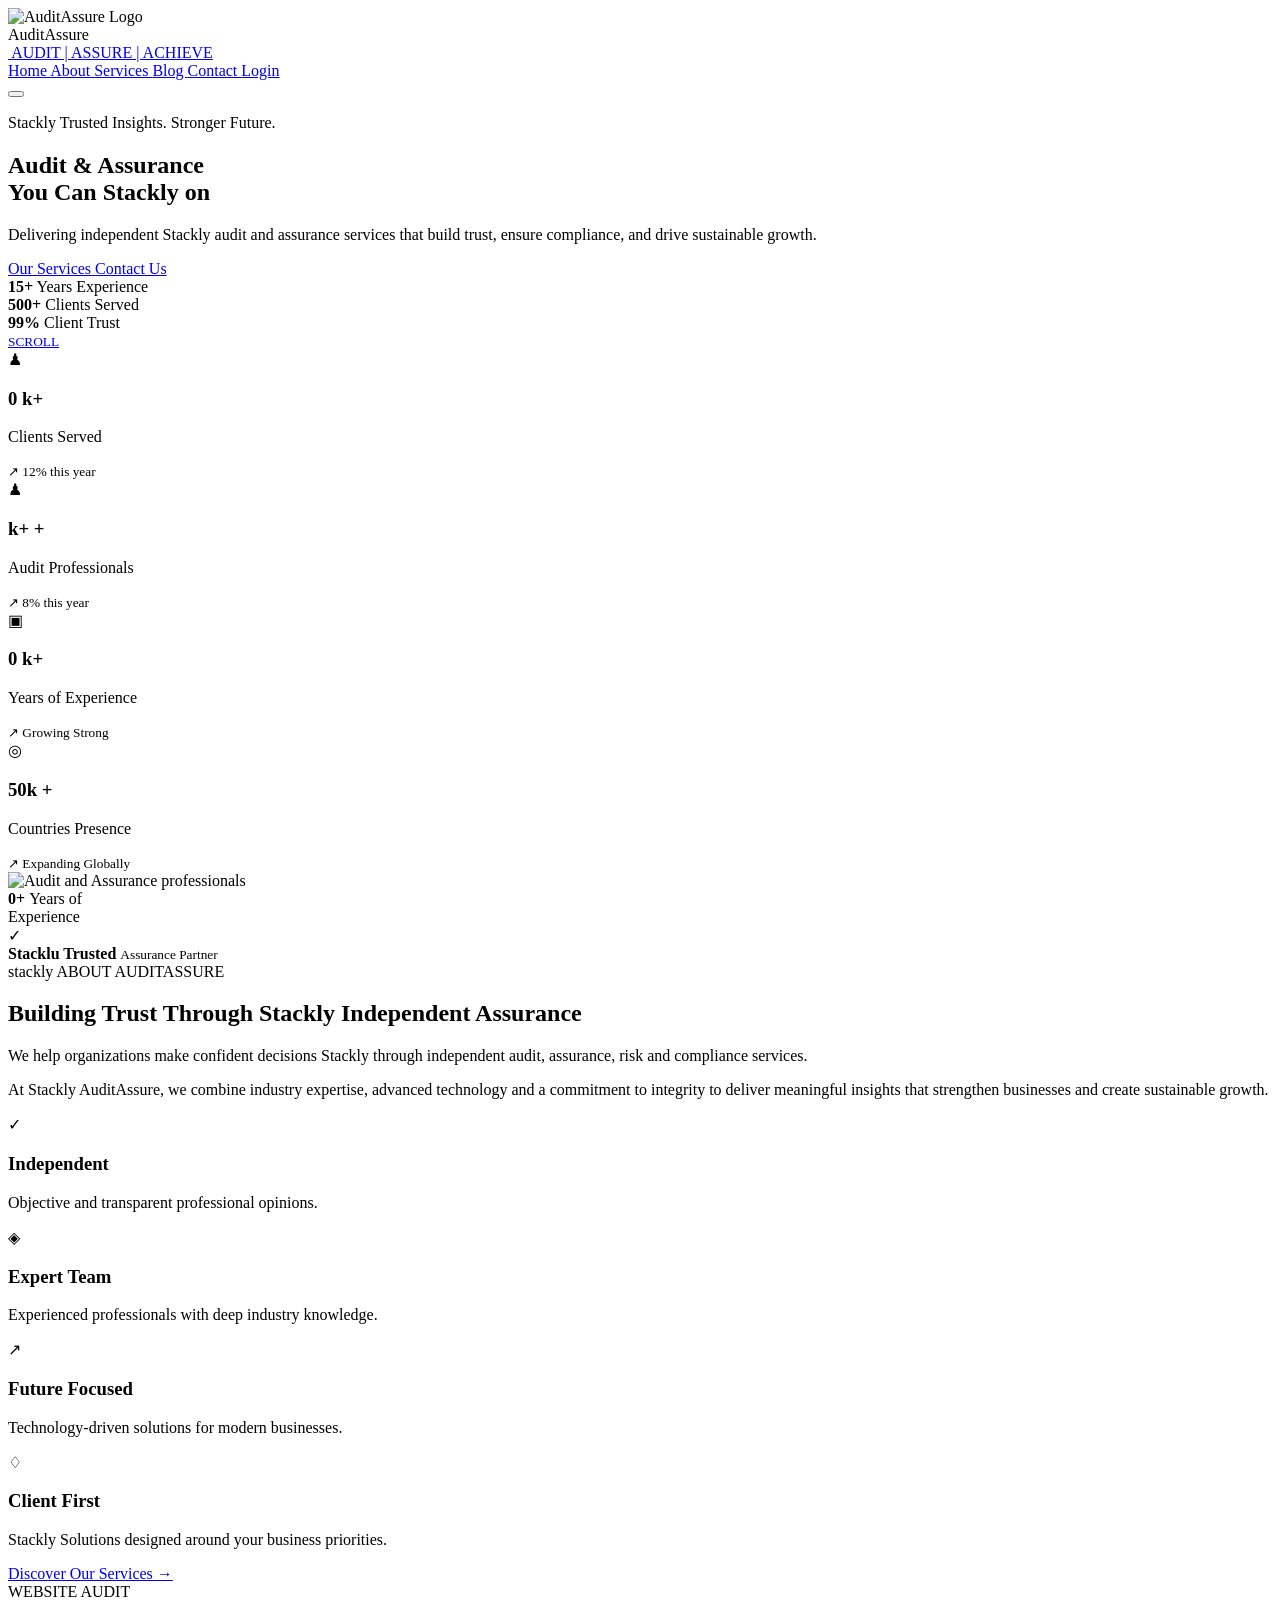
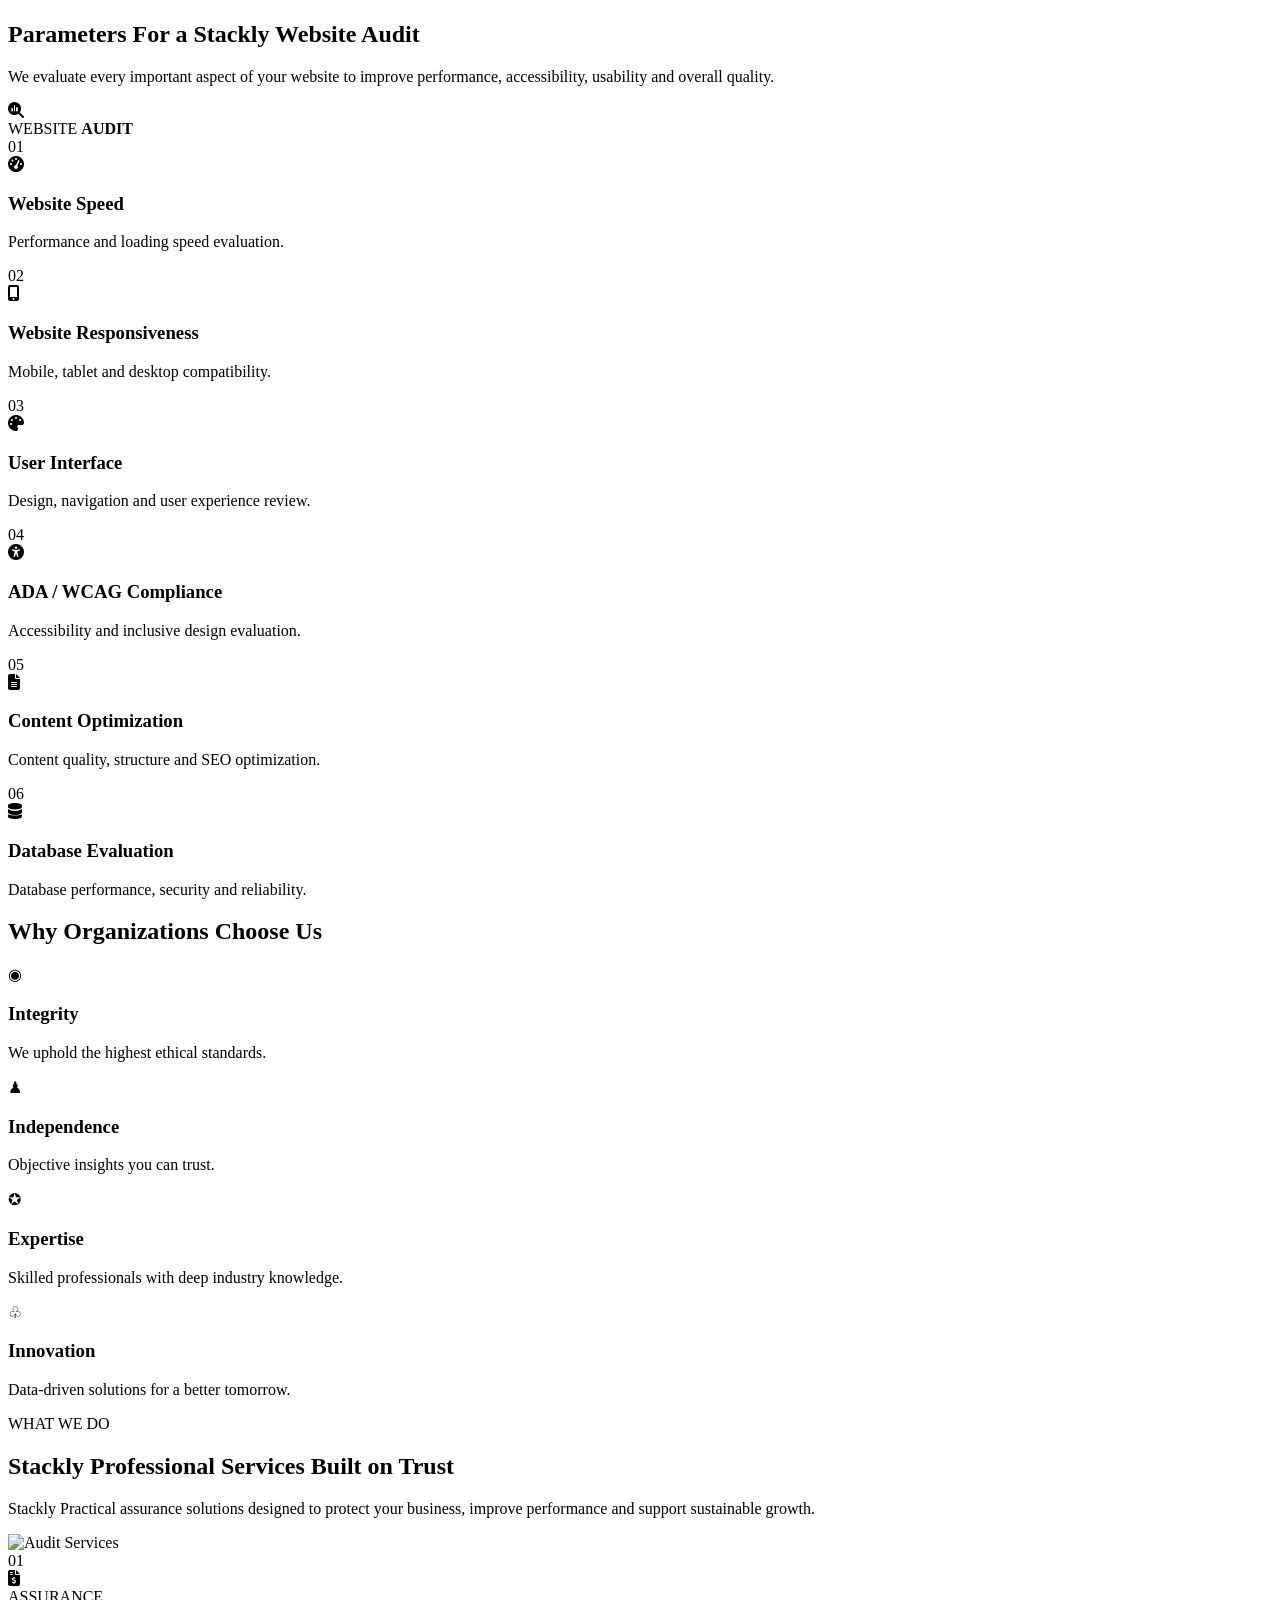
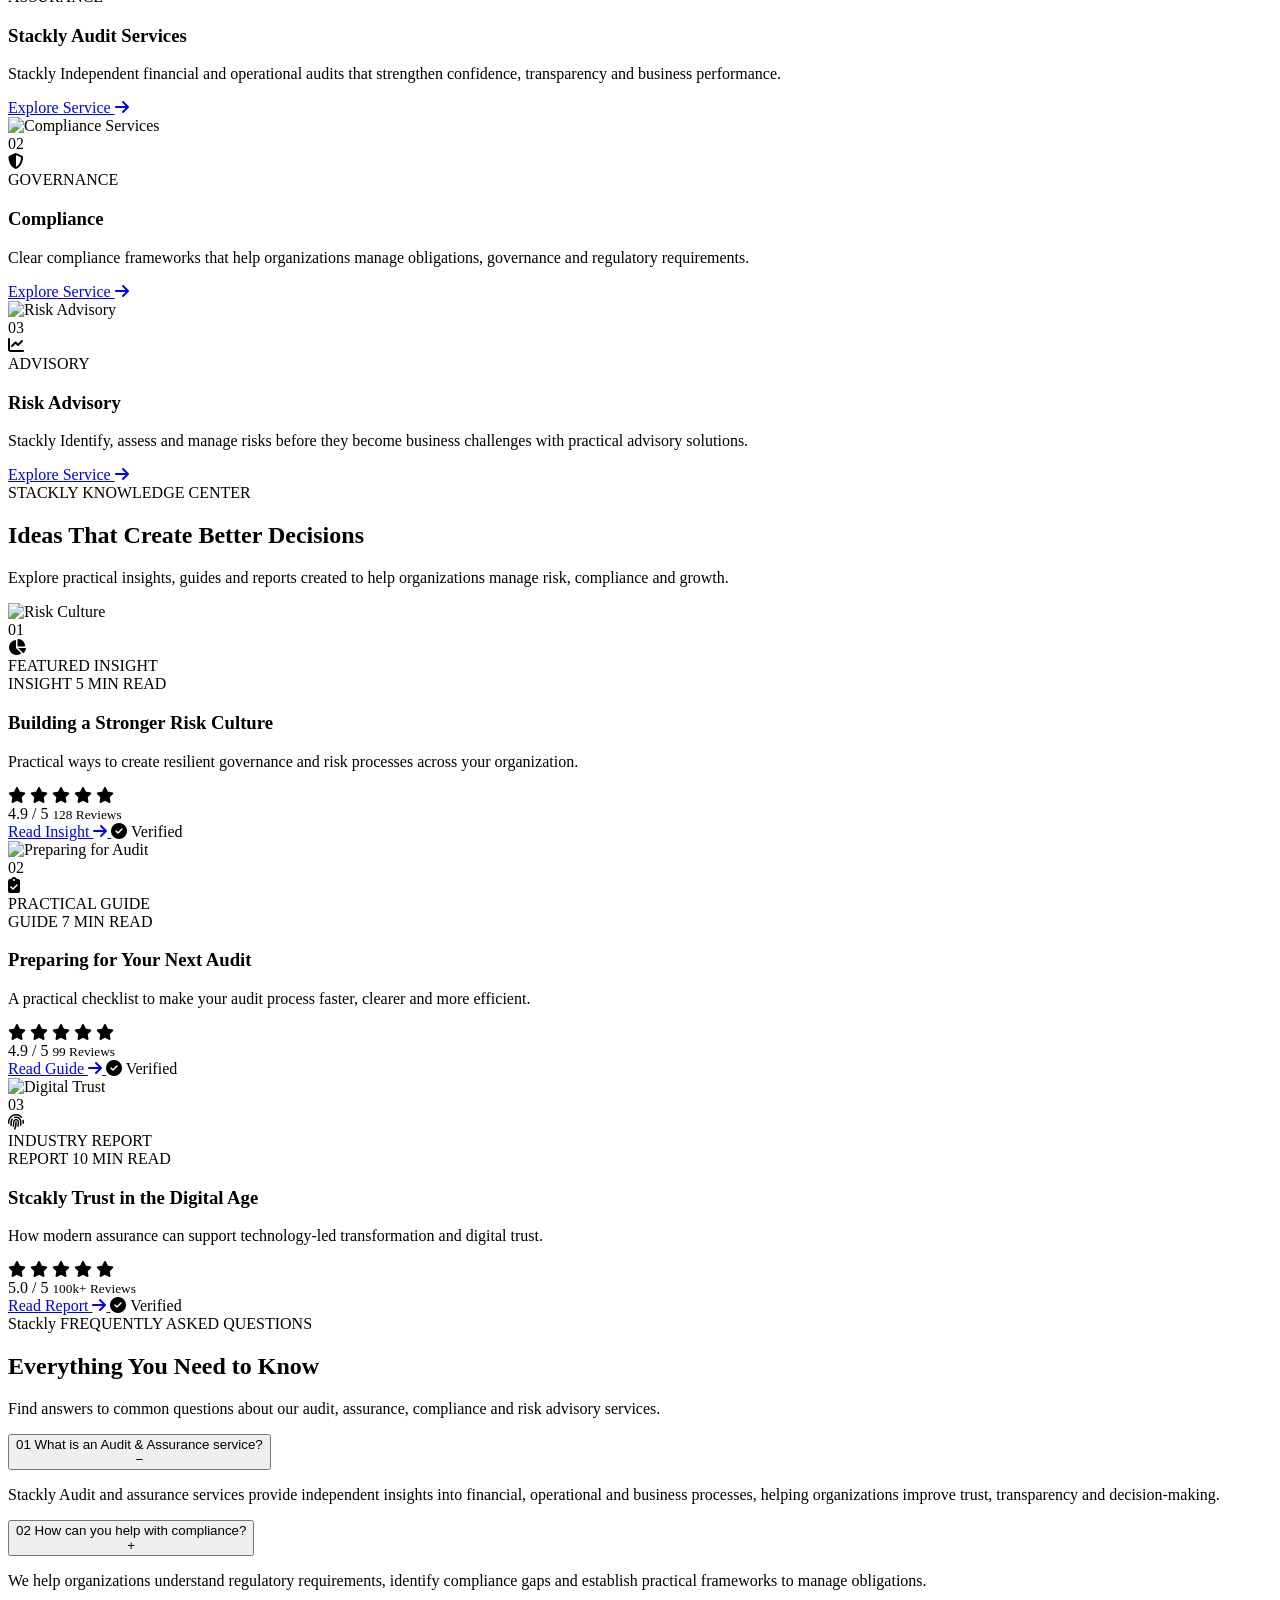
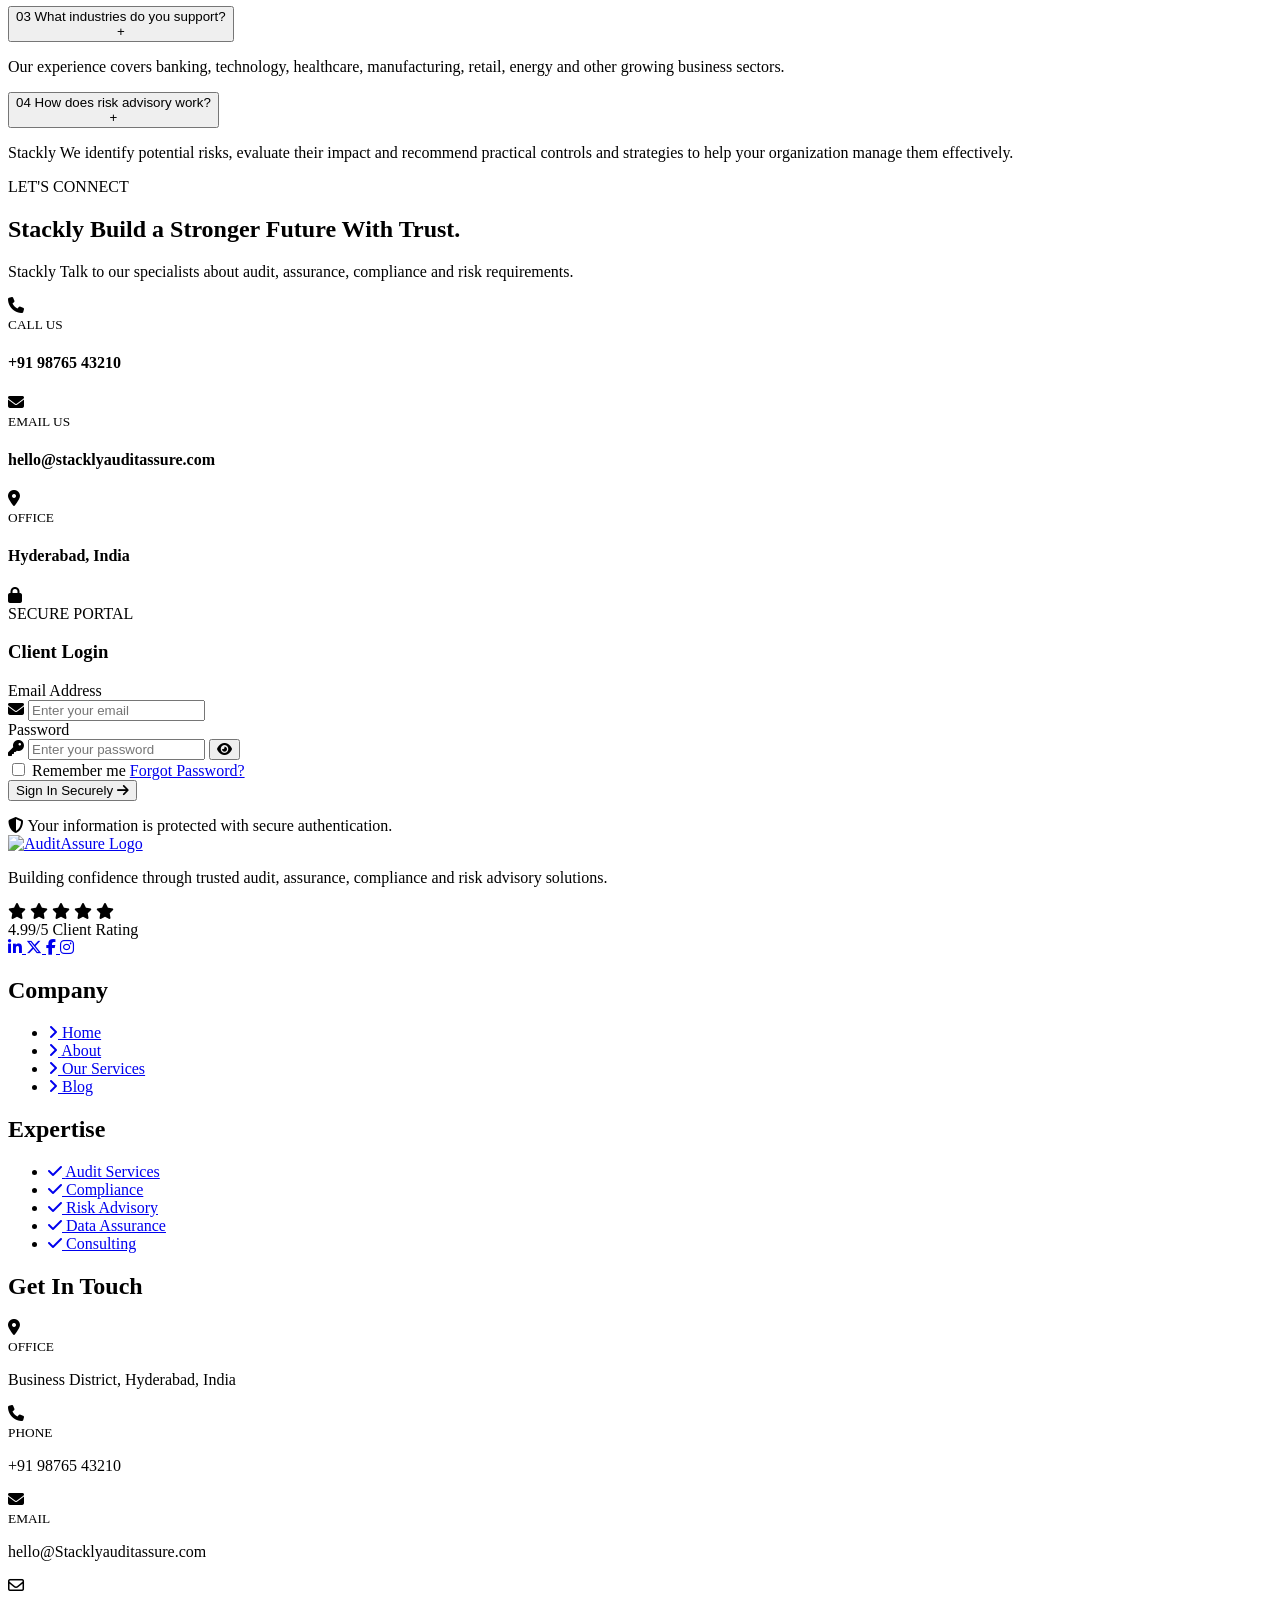
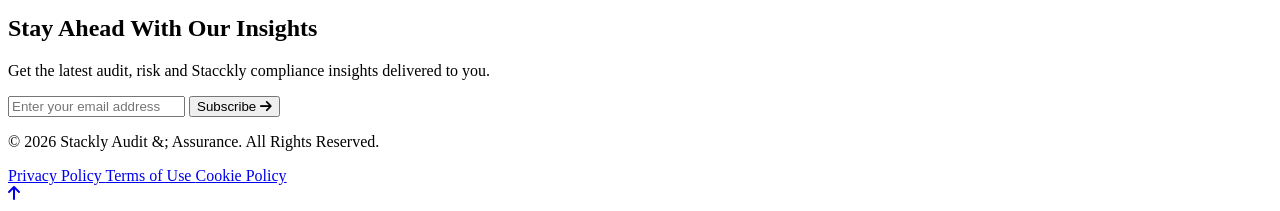
==== index.html @ adc041c5 "Add files via upload" ====
<!DOCTYPE html>
<html lang="en">
<head>
    <meta charset="UTF-8">
    <meta name="viewport" content="width=device-width, initial-scale=1.0">

    <title>AuditAssure | Contact Us</title>

    <meta
        name="description"
        content="Contact AuditAssure for professional audit and assurance services."
    >

    <!-- Google Font -->
    <link
        href="https://fonts.googleapis.com/css2?family=Inter:wght@400;500;600;700;800&display=swap"
        rel="stylesheet"
    >

    <!-- Font Awesome -->
    <link
        rel="stylesheet"
        href="https://cdnjs.cloudflare.com/ajax/libs/font-awesome/6.5.2/css/all.min.css"
    >

    <!-- CSS -->
    <link rel="stylesheet" href="css/style.css">
</head>

<body>

<!-- =====================================================
     PRELOADER
====================================================== -->

<div class="preloader" id="preloader">

    <div class="loader-wrapper">

        <div class="loader-shield">

            <img
                src="./assets/img-19.webp"
                alt="AuditAssure Logo"
            >

        </div>

        <div class="loader-brand">
            Audit<span>Assure</span>
        </div>

        <div class="loader-line">
            <span></span>
        </div>

    </div>

</div>


<!-- =====================================================
     HEADER
====================================================== -->

<header class="header" id="header">

    <div class="header-container">

        <!-- LOGO -->

        <a href="index.html" class="brand">

            <img
                class="brand-logo"
                src="./assets/img-19.webp"
                alt=""
            >

            <span class="brand-tagline">
                AUDIT | ASSURE | ACHIEVE
            </span>

        </a>


        <!-- DESKTOP / MOBILE NAV -->

        <nav class="nav" id="mainNav">

            <a href="index.html" class="nav-link">
                Home
            </a>

            <a href="about.html" class="nav-link">
                About
            </a>

            <a href="services.html" class="nav-link">
                Services
            </a>

            <a href="blog.html" class="nav-link">
                Blog
            </a>

            <a href="contact.html" class="nav-link active">
                Contact
            </a>

            <a href="login.html" class="nav-btn">
                Login
            </a>

        </nav>


        <!-- MOBILE MENU BUTTON -->

        <button
            type="button"
            class="menu-btn"
            id="menuBtn"
            aria-label="Open navigation menu"
            aria-expanded="false"
        >

            <span class="menu-icon">

                <span></span>
                <span></span>
                <span></span>

            </span>

        </button>

    </div>

</header>


  <!-- =====================================================
       MAIN
  ====================================================== -->
  <main>

<!-- ===================================================
     HERO SECTION
==================================================== -->

<section
    class="hero"
    id="home"
>

    <!-- Background Image -->
    <div class="hero-bg"></div>

    <!-- Dark Gradient Overlay -->
    <div class="hero-overlay"></div>

    <!-- Animated Background Dots -->
    <div class="hero-dots"></div>

    <!-- Decorative Glow -->
    <div class="hero-glow hero-glow-one"></div>
    <div class="hero-glow hero-glow-two"></div>


    <!-- HERO CONTENT -->

    <div class="hero-content reveal">

        <p class="eyebrow">
            <span class="eyebrow-line"></span>
            Stackly Trusted Insights. Stronger Future.
        </p>


        <h1>

            Audit & Assurance

            <br>

            You Can

            <span>Stackly on</span>

        </h1>


        <p class="hero-copy">

            Delivering independent  Stackly audit and assurance
            services that build trust, ensure compliance,
            and drive sustainable growth.

        </p>


        <!-- BUTTONS -->

        <div class="hero-buttons">

            <a
                href="404.html"
                class="btn btn-primary"
            >

                <span>Our Services</span>

             

            </a>


            <a
                href="404.html"
                class="btn btn-outline"
            >

                <span>Contact Us</span>

           
            </a>

        </div>


        <!-- HERO TRUST INFO -->

        <div class="hero-trust">

            <div class="trust-item">

                <strong>15+</strong>

                <span>
                    Years Experience
                </span>

            </div>


            <div class="trust-divider"></div>


            <div class="trust-item">

                <strong>500+</strong>

                <span>
                    Clients Served
                </span>

            </div>


            <div class="trust-divider"></div>


            <div class="trust-item">

                <strong>99%</strong>

                <span>
                    Client Trust
                </span>

            </div>

        </div>

    </div>


    <!-- Scroll Indicator -->

    <a
        href="404.html"
        class="hero-scroll"
        aria-label="Scroll to services"
    >

        <span></span>

        <small>
            SCROLL
        </small>

    </a>

</section>


    <!-- ===================================================
         STATS SECTION
    ==================================================== -->
    <section class="stats-wrap">

      <div class="stats-grid">


        <!-- CLIENTS -->
        <article class="stat-card reveal">

          <div class="stat-icon navy">
            ♟
          </div>

          <div>

            <h3>
              <span
                class="counter"
                data-target="120"
              >
                0
              </span>
              k+
            </h3>

            <p>
              Clients Served
            </p>

            <small>
              ↗ 12% this year
            </small>

          </div>

        </article>


        <!-- PROFESSIONALS -->
        <article class="stat-card reveal">

          <div class="stat-icon gold">
            ♟
          </div>

          <div>

            <h3>
              <span
                class="counter"
                data-target="250"
              >
               k+
              </span>
              +
            </h3>

            <p>
              Audit Professionals
            </p>

            <small>
              ↗ 8% this year
            </small>

          </div>

        </article>


        <!-- EXPERIENCE -->
        <article class="stat-card reveal">

          <div class="stat-icon navy">
            ▣
          </div>

          <div>

            <h3>
              <span
                class="counter"
                data-target="35"
              >
                0
              </span>
              k+
            </h3>

            <p>
              Years of Experience
            </p>

            <small>
              ↗ Growing Strong
            </small>

          </div>

        </article>


        <!-- COUNTRIES -->
        <article class="stat-card reveal">

          <div class="stat-icon gold">
            ◎
          </div>

          <div>

            <h3>
              <span
                class="counter"
                data-target="20k"
              >
                50k
              </span>
              +
            </h3>

            <p>
              Countries Presence
            </p>

            <small>
              ↗ Expanding Globally
            </small>

          </div>

        </article>

      </div>

    </section>


<!-- =====================================================
     ABOUT AUDITASSURE
====================================================== -->

<section class="about-section" id="about">

    <div class="about-container">

        <!-- LEFT IMAGE / VISUAL -->
        <div class="about-visual reveal-left">

            <div class="about-image-box">

                <img
                    src="./assets/img-18.webp"
                    alt="Audit and Assurance professionals"
                >

                <div class="about-image-overlay"></div>

                <span class="image-corner image-corner-one"></span>
                <span class="image-corner image-corner-two"></span>

            </div>

            <!-- EXPERIENCE CARD -->
            <div class="experience-card">

                <strong>
                    <span
                        class="counter"
                        data-target="35"
                    >0</span>+
                </strong>

                <span>
                    Years of<br>
                    Experience
                </span>

            </div>

            <!-- TRUST BADGE -->
            <div class="trust-badge">

                <span class="check-icon">✓</span>

                <div>
                    <strong>Stacklu Trusted</strong>

                    <small>
                        Assurance Partner
                    </small>
                </div>

            </div>

        </div>


        <!-- RIGHT CONTENT -->
        <div class="about-content reveal-right">

            <span class="about-label">
                 stackly ABOUT AUDITASSURE
            </span>

            <h2>
                Building Trust Through
                <span> Stackly
                    Independent Assurance</span>
            </h2>

            <p class="about-intro">
                We help organizations make confident decisions Stackly
                through independent audit, assurance, risk and
                compliance services.
            </p>

            <p>
                At Stackly AuditAssure, we combine industry expertise,
                advanced technology and a commitment to integrity
                to deliver meaningful insights that strengthen
                businesses and create sustainable growth.
            </p>


            <!-- FEATURES -->
            <div class="about-features">

                <div class="about-feature">

                    <div class="feature-icon">
                        ✓
                    </div>

                    <div>
                        <h3>Independent</h3>

                        <p>
                            Objective and transparent
                            professional opinions.
                        </p>
                    </div>

                </div>


                <div class="about-feature">

                    <div class="feature-icon">
                        ◈
                    </div>

                    <div>
                        <h3>Expert Team</h3>

                        <p>
                            Experienced professionals with
                            deep industry knowledge.
                        </p>
                    </div>

                </div>


                <div class="about-feature">

                    <div class="feature-icon">
                        ↗
                    </div>

                    <div>
                        <h3>Future Focused</h3>

                        <p>
                            Technology-driven solutions for
                            modern businesses.
                        </p>
                    </div>

                </div>


                <div class="about-feature">

                    <div class="feature-icon">
                        ♢
                    </div>

                    <div>
                        <h3>Client First</h3>

                        <p>
                             Stackly Solutions designed around your
                            business priorities.
                        </p>
                    </div>

                </div>

            </div>


            <!-- BUTTON -->
            <a
                href="#services"
                class="about-btn"
            >
                Discover Our Services

                <span>→</span>
            </a>

        </div>

    </div>

</section>
<!-- =====================================================
     WEBSITE AUDIT PARAMETERS
===================================================== -->

<section class="audit-parameters" id="audit-parameters">

    <!-- Dot Background -->
    <div class="dot-background"></div>

    <div class="audit-container">

        <!-- SECTION TITLE -->
        <div class="audit-heading">
            <span>WEBSITE AUDIT</span>

            <h2>
                Parameters For a Stackly
                <strong>Website Audit</strong>
            </h2>

            <p>
                We evaluate every important aspect of your
                website to improve performance, accessibility,
                usability and overall quality.
            </p>
        </div>


        <!-- AUDIT DIAGRAM -->
        <div class="audit-diagram">

            <!-- CENTER -->
            <div class="audit-center">

                <div class="center-icon">
                    <i class="fa-solid fa-magnifying-glass-chart"></i>
                </div>

                <span>WEBSITE</span>
                <strong>AUDIT</strong>

            </div>


            <!-- 01 -->
            <div class="audit-item item-1">

                <div class="hex-card">
                    <span>01</span>
                </div>

                <div class="audit-text">
                    <i class="fa-solid fa-gauge-high"></i>

                    <h3>Website Speed</h3>

                    <p>
                        Performance and loading
                        speed evaluation.
                    </p>
                </div>

            </div>


            <!-- 02 -->
            <div class="audit-item item-2">

                <div class="hex-card">
                    <span>02</span>
                </div>

                <div class="audit-text">
                    <i class="fa-solid fa-mobile-screen-button"></i>

                    <h3>Website Responsiveness</h3>

                    <p>
                        Mobile, tablet and desktop
                        compatibility.
                    </p>
                </div>

            </div>


            <!-- 03 -->
            <div class="audit-item item-3">

                <div class="hex-card">
                    <span>03</span>
                </div>

                <div class="audit-text">
                    <i class="fa-solid fa-palette"></i>

                    <h3>User Interface</h3>

                    <p>
                        Design, navigation and
                        user experience review.
                    </p>
                </div>

            </div>


            <!-- 04 -->
            <div class="audit-item item-4">

                <div class="hex-card">
                    <span>04</span>
                </div>

                <div class="audit-text">
                    <i class="fa-solid fa-universal-access"></i>

                    <h3>ADA / WCAG Compliance</h3>

                    <p>
                        Accessibility and inclusive
                        design evaluation.
                    </p>
                </div>

            </div>


            <!-- 05 -->
            <div class="audit-item item-5">

                <div class="hex-card">
                    <span>05</span>
                </div>

                <div class="audit-text">
                    <i class="fa-solid fa-file-lines"></i>

                    <h3>Content Optimization</h3>

                    <p>
                        Content quality, structure
                        and SEO optimization.
                    </p>
                </div>

            </div>


            <!-- 06 -->
            <div class="audit-item item-6">

                <div class="hex-card">
                    <span>06</span>
                </div>

                <div class="audit-text">
                    <i class="fa-solid fa-database"></i>

                    <h3>Database Evaluation</h3>

                    <p>
                        Database performance,
                        security and reliability.
                    </p>
                </div>

            </div>

        </div>

    </div>

</section>


    <!-- ===================================================
         WHY CHOOSE US
    ==================================================== -->
    <section
      class="why-section"
      id="about"
    >

      <div class="section-heading reveal">

        <span></span>

        <h2>
          Why Organizations Choose Us
        </h2>

        <span></span>

      </div>


      <div class="why-grid">


        <!-- INTEGRITY -->
        <article class="why-card reveal">

          <div class="why-icon">
            ◉
          </div>

          <div>

            <h3>
              Integrity
            </h3>

            <p>
              We uphold the highest ethical standards.
            </p>

          </div>

        </article>


        <!-- INDEPENDENCE -->
        <article class="why-card reveal">

          <div class="why-icon">
            ♟
          </div>

          <div>

            <h3>
              Independence
            </h3>

            <p>
              Objective insights you can trust.
            </p>

          </div>

        </article>


        <!-- EXPERTISE -->
        <article class="why-card reveal">

          <div class="why-icon">
            ✪
          </div>

          <div>

            <h3>
              Expertise
            </h3>

            <p>
              Skilled professionals with deep
              industry knowledge.
            </p>

          </div>

        </article>


        <!-- INNOVATION -->
        <article class="why-card reveal">

          <div class="why-icon">
            ♧
          </div>

          <div>

            <h3>
              Innovation
            </h3>

            <p>
              Data-driven solutions for a better tomorrow.
            </p>

          </div>

        </article>

      </div>

    </section>

<!-- ===================================================
     SERVICES
==================================================== -->

<section class="services-section" id="services">

    <div class="section-title reveal">

        <p class="eyebrow dark">
            <span></span> WHAT WE DO
        </p>

        <h2>
           Stackly Professional Services
            <strong>Built on Trust</strong>
        </h2>

        <p>
             Stackly Practical assurance solutions designed to
            protect your business, improve performance
            and support sustainable growth.
        </p>

    </div>


    <!-- SERVICE CARDS -->

    <div class="service-grid">


        <!-- =========================================
             SERVICE 01
        ========================================== -->

        <article class="service-card service-card-one reveal">

            <div class="service-image">

                <img
                    src="./assets/img-12.webp"
                    alt="Audit Services"
                >

                <div class="service-overlay"></div>

                <span class="service-number">
                    01
                </span>

                <div class="service-icon">
                    <i class="fa-solid fa-file-invoice-dollar"></i>
                </div>

            </div>


            <div class="service-content">

                <span class="service-label">
                    ASSURANCE
                </span>

                <h3>
                    Stackly Audit Services
                </h3>

                <div class="gold-line"></div>

                <p>
                     Stackly Independent financial and operational
                    audits that strengthen confidence,
                    transparency and business performance.
                </p>

                <a href="404.html" class="service-link">
                    Explore Service
                    <i class="fa-solid fa-arrow-right"></i>
                </a>

            </div>

        </article>



        <!-- =========================================
             SERVICE 02
        ========================================== -->

        <article class="service-card service-card-two reveal">

            <div class="service-image">

                <img
                    src="./assets/img-9.webp"
                    alt="Compliance Services"
                >

                <div class="service-overlay"></div>

                <span class="service-number">
                    02
                </span>

                <div class="service-icon">
                    <i class="fa-solid fa-shield-halved"></i>
                </div>

            </div>


            <div class="service-content">

                <span class="service-label">
                    GOVERNANCE
                </span>

                <h3>
                    Compliance
                </h3>

                <div class="gold-line"></div>

                <p>
                    Clear compliance frameworks that help
                    organizations manage obligations,
                    governance and regulatory requirements.
                </p>

                <a href="404.html" class="service-link">
                    Explore Service
                    <i class="fa-solid fa-arrow-right"></i>
                </a>

            </div>

        </article>



        <!-- =========================================
             SERVICE 03
        ========================================== -->

        <article class="service-card service-card-three reveal">

            <div class="service-image">

                <img
                    src="./assets/img-10.webp"
                    alt="Risk Advisory"
                >

                <div class="service-overlay"></div>

                <span class="service-number">
                    03
                </span>

                <div class="service-icon">
                    <i class="fa-solid fa-chart-line"></i>
                </div>

            </div>


            <div class="service-content">

                <span class="service-label">
                    ADVISORY
                </span>

                <h3>
                    Risk Advisory
                </h3>

                <div class="gold-line"></div>

                <p>
                     Stackly Identify, assess and manage risks before
                    they become business challenges with
                    practical advisory solutions.
                </p>

                <a href="404.html" class="service-link">
                    Explore Service
                    <i class="fa-solid fa-arrow-right"></i>
                </a>

            </div>

        </article>

    </div>

</section>


<!-- ===================================================
     RESOURCES / INSIGHTS
==================================================== -->

<section class="resources-modern" id="resources">

    <!-- SECTION HEADING -->

    <div class="resources-heading reveal">

        <div class="heading-label">
            <span></span>
            STACKLY KNOWLEDGE CENTER
            <span></span>
        </div>

        <h2>
            Ideas That Create
            <strong>Better Decisions</strong>
        </h2>

        <p>
            Explore practical insights, guides and reports
            created to help organizations manage risk,
            compliance and growth.
        </p>

    </div>


    <!-- =================================================
         RESOURCE CARDS
    ================================================= -->

    <div class="resource-modern-grid">


        <!-- =================================================
             CARD 01
        ================================================= -->

        <article class="resource-modern-card resource-card-one reveal">

            <div class="resource-image">

                <img
                    src="./assets/img-10.webp"
                    alt="Risk Culture"
                >

                <div class="resource-overlay"></div>

                <div class="resource-number">
                    01
                </div>

                <div class="resource-icon icon-blue">
                    <i class="fa-solid fa-chart-pie"></i>
                </div>

                <div class="image-label">
                    FEATURED INSIGHT
                </div>

            </div>


            <div class="resource-body">

                <div class="resource-meta">

                    <span class="resource-type">
                        INSIGHT
                    </span>

                    <span>
                        5 MIN READ
                    </span>

                </div>


                <h3>
                    Building a Stronger
                    Risk Culture
                </h3>


                <div class="resource-line"></div>


                <p>
                    Practical ways to create resilient
                    governance and risk processes
                    across your organization.
                </p>


                <!-- REVIEW -->

                <div class="resource-review">

                    <div class="stars">

                        <i class="fa-solid fa-star"></i>
                        <i class="fa-solid fa-star"></i>
                        <i class="fa-solid fa-star"></i>
                        <i class="fa-solid fa-star"></i>
                        <i class="fa-solid fa-star"></i>

                    </div>

                    <span>
                        4.9 / 5
                    </span>

                    <small>
                        128 Reviews
                    </small>

                </div>


                <div class="resource-footer">

                    <a href="404.html">
                        Read Insight

                        <i class="fa-solid fa-arrow-right"></i>
                    </a>

                    <span class="verified">
                        <i class="fa-solid fa-circle-check"></i>
                        Verified
                    </span>

                </div>

            </div>

        </article>



        <!-- =================================================
             CARD 02
        ================================================= -->

        <article class="resource-modern-card resource-card-two reveal">

            <div class="resource-image">

                <img
                    src="./assets/img-11.webp"
                    alt="Preparing for Audit"
                >

                <div class="resource-overlay"></div>

                <div class="resource-number">
                    02
                </div>

                <div class="resource-icon icon-gold">
                    <i class="fa-solid fa-clipboard-check"></i>
                </div>

                <div class="image-label">
                    PRACTICAL GUIDE
                </div>

            </div>


            <div class="resource-body">

                <div class="resource-meta">

                    <span class="resource-type">
                        GUIDE
                    </span>

                    <span>
                        7 MIN READ
                    </span>

                </div>


                <h3>
                    Preparing for
                    Your Next Audit
                </h3>


                <div class="resource-line"></div>


                <p>
                    A practical checklist to make your
                    audit process faster, clearer and
                    more efficient.
                </p>


                <!-- REVIEW -->

                <div class="resource-review">

                    <div class="stars">

                        <i class="fa-solid fa-star"></i>
                        <i class="fa-solid fa-star"></i>
                        <i class="fa-solid fa-star"></i>
                        <i class="fa-solid fa-star"></i>
                        <i class="fa-solid fa-star"></i>

                    </div>

                    <span>
                        4.9 / 5
                    </span>

                    <small>
                        99 Reviews
                    </small>

                </div>


                <div class="resource-footer">

                    <a href="404.html">
                        Read Guide

                        <i class="fa-solid fa-arrow-right"></i>
                    </a>

                    <span class="verified">
                        <i class="fa-solid fa-circle-check"></i>
                        Verified
                    </span>

                </div>

            </div>

        </article>



        <!-- =================================================
             CARD 03
        ================================================= -->

        <article class="resource-modern-card resource-card-three reveal">

            <div class="resource-image">

                <img
                    src="./assets/img-18.webp"
                    alt="Digital Trust"
                >

                <div class="resource-overlay"></div>

                <div class="resource-number">
                    03
                </div>

                <div class="resource-icon icon-green">
                    <i class="fa-solid fa-fingerprint"></i>
                </div>

                <div class="image-label">
                    INDUSTRY REPORT
                </div>

            </div>


            <div class="resource-body">

                <div class="resource-meta">

                    <span class="resource-type">
                        REPORT
                    </span>

                    <span>
                        10 MIN READ
                    </span>

                </div>


                <h3>
                     Stcakly Trust in the
                    Digital Age
                </h3>


                <div class="resource-line"></div>


                <p>
                    How modern assurance can support
                    technology-led transformation and
                    digital trust.
                </p>


                <!-- REVIEW -->

                <div class="resource-review">

                    <div class="stars">

                        <i class="fa-solid fa-star"></i>
                        <i class="fa-solid fa-star"></i>
                        <i class="fa-solid fa-star"></i>
                        <i class="fa-solid fa-star"></i>
                        <i class="fa-solid fa-star"></i>

                    </div>

                    <span>
                        5.0 / 5
                    </span>

                    <small>
                        100k+ Reviews
                    </small>

                </div>


                <div class="resource-footer">

                    <a href="404.html">
                        Read Report

                        <i class="fa-solid fa-arrow-right"></i>
                    </a>

                    <span class="verified">
                        <i class="fa-solid fa-circle-check"></i>
                        Verified
                    </span>

                </div>

            </div>

        </article>


    </div>

</section>

<!-- =========================================
     FAQ / HEADING + -
========================================= -->

<section class="audit-faq" id="faq">

    <div class="faq-heading">

        <div class="heading-label">
            <span></span>
            Stackly  FREQUENTLY ASKED QUESTIONS
            <span></span>
        </div>

        <h2>
            Everything You Need to
            <strong>Know</strong>
        </h2>

        <p>
            Find answers to common questions about
            our audit, assurance, compliance and
            risk advisory services.
        </p>

    </div>


    <div class="faq-container">


        <!-- FAQ 01 -->

        <div class="faq-item active">

            <button class="faq-question">

                <div class="faq-title">

                    <span class="faq-number">
                        01
                    </span>

                    <span>
                        What is an Audit & Assurance service?
                    </span>

                </div>

                <span class="faq-icon">
                    −
                </span>

            </button>


            <div class="faq-answer">

                <p>
                     Stackly Audit and assurance services provide
                    independent insights into financial,
                    operational and business processes,
                    helping organizations improve trust,
                    transparency and decision-making.
                </p>

            </div>

        </div>



        <!-- FAQ 02 -->

        <div class="faq-item">

            <button class="faq-question">

                <div class="faq-title">

                    <span class="faq-number">
                        02
                    </span>

                    <span>
                        How can you help with compliance?
                    </span>

                </div>

                <span class="faq-icon">
                    +
                </span>

            </button>


            <div class="faq-answer">

                <p>
                    We help organizations understand
                    regulatory requirements, identify
                    compliance gaps and establish practical
                    frameworks to manage obligations.
                </p>

            </div>

        </div>



        <!-- FAQ 03 -->

        <div class="faq-item">

            <button class="faq-question">

                <div class="faq-title">

                    <span class="faq-number">
                        03
                    </span>

                    <span>
                        What industries do you support?
                    </span>

                </div>

                <span class="faq-icon">
                    +
                </span>

            </button>


            <div class="faq-answer">

                <p>
                    Our experience covers banking,
                    technology, healthcare, manufacturing,
                    retail, energy and other growing
                    business sectors.
                </p>

            </div>

        </div>



        <!-- FAQ 04 -->

        <div class="faq-item">

            <button class="faq-question">

                <div class="faq-title">

                    <span class="faq-number">
                        04
                    </span>

                    <span>
                        How does risk advisory work?
                    </span>

                </div>

                <span class="faq-icon">
                    +
                </span>

            </button>


            <div class="faq-answer">

                <p>
                    Stackly  We identify potential risks, evaluate
                    their impact and recommend practical
                    controls and strategies to help your
                    organization manage them effectively.
                </p>

            </div>

        </div>


    </div>

</section>


<!-- ===================================================
     CONTACT + LOGIN
==================================================== -->

<section class="trust-contact" id="contact">

    <div class="contact-background"></div>

    <div class="contact-wrapper">


        <!-- =========================================
             LEFT CONTACT COLUMN
        ========================================== -->

        <div class="contact-column reveal">

            <div class="heading-label light">
                <span></span>
                LET'S CONNECT
            </div>

            <h2>
               Stackly  Build a Stronger
                <strong>Future With Trust.</strong>
            </h2>

            <p>
                 Stackly Talk to our specialists about audit,
                assurance, compliance and risk
                requirements.
            </p>


            <!-- CONTACT INFO -->

            <div class="contact-details">


                <div class="contact-detail">

                    <div class="detail-icon">
                        <i class="fa-solid fa-phone"></i>
                    </div>

                    <div>
                        <small>CALL US</small>
                        <h4>+91 98765 43210</h4>
                    </div>

                </div>


                <div class="contact-detail">

                    <div class="detail-icon">
                        <i class="fa-solid fa-envelope"></i>
                    </div>

                    <div>
                        <small>EMAIL US</small>
                        <h4>hello@stacklyauditassure.com</h4>
                    </div>

                </div>


                <div class="contact-detail">

                    <div class="detail-icon">
                        <i class="fa-solid fa-location-dot"></i>
                    </div>

                    <div>
                        <small>OFFICE</small>
                        <h4>Hyderabad, India</h4>
                    </div>

                </div>

            </div>

        </div>



        <!-- =========================================
             LOGIN COLUMN
        ========================================== -->

        <div class="login-column reveal">

            <div class="login-top">

                <div class="secure-icon">
                    <i class="fa-solid fa-lock"></i>
                </div>

                <div>
                    <span>SECURE PORTAL</span>

                    <h3>
                        Client Login
                    </h3>
                </div>

            </div>


            <div class="login-line"></div>


            <form id="loginForm"
                  class="modern-login-form">


                <label>
                    Email Address
                </label>

                <div class="input-box">

                    <i class="fa-solid fa-envelope"></i>

                    <input
                        type="email"
                        id="email"
                        placeholder="Enter your email"
                        required
                    >

                </div>


                <label>
                    Password
                </label>
                    <div class="input-box">

    <i class="fa-solid fa-key"></i>

    <input
        type="password"
        id="password"
        name="password"
        placeholder="Enter your password"
        required
    >

    <button
        type="button"
        class="password-toggle"
        id="passwordToggle"
        aria-label="Show password"
    >
        <i class="fa-solid fa-eye"></i>
    </button>

                </div>


                <div class="login-options">

                    <label class="remember">

                        <input
                            type="checkbox"
                        >

                        <span>
                            Remember me
                        </span>

                    </label>

                    <a href="#">
                        Forgot Password?
                    </a>

                </div>


                <button
                    type="submit"
                    class="login-submit"
                >

                    <span>
                        Sign In Securely
                    </span>

                    <i class="fa-solid fa-arrow-right"></i>

                </button>


                <p
                    id="loginMessage"
                    class="login-message"
                ></p>


            </form>


            <div class="login-security">

                <i class="fa-solid fa-shield-halved"></i>

                Your information is protected
                with secure authentication.

            </div>

        </div>

    </div>

</section>

  </main>
  

<!-- =====================================================
     PROFESSIONAL FOOTER
===================================================== -->

<footer class="audit-footer">

    <!-- Animated Top Line -->
    <div class="footer-top-line"></div>


    <!-- =================================================
         MAIN FOOTER
    ================================================= -->

    <div class="footer-container">


        <!-- =================================================
             BRAND COLUMN
        ================================================= -->

        <div class="footer-brand">

               <a href="index.html" class="brand">

        <img
            class="brand-logo"
            src="./assets/img-20.webp"
            alt="AuditAssure Logo"
        >

    </a>


            <p>
                Building confidence through trusted audit,
                assurance, compliance and risk advisory
                solutions.
            </p>


            <!-- Rating -->

            <div class="footer-rating">

                <div class="footer-stars">

                    <i class="fa-solid fa-star"></i>
                    <i class="fa-solid fa-star"></i>
                    <i class="fa-solid fa-star"></i>
                    <i class="fa-solid fa-star"></i>
                    <i class="fa-solid fa-star"></i>

                </div>

                <span>
                    4.99/5 Client Rating
                </span>

            </div>


            <!-- Social Icons -->

            <div class="footer-social">

                <a href="404.html" aria-label="LinkedIn">
                    <i class="fa-brands fa-linkedin-in"></i>
                </a>

                <a href="404.html" aria-label="X">
                    <i class="fa-brands fa-x-twitter"></i>
                </a>

                <a href="404.html" aria-label="Facebook">
                    <i class="fa-brands fa-facebook-f"></i>
                </a>

                <a href="404.html" aria-label="Instagram">
                    <i class="fa-brands fa-instagram"></i>
                </a>

            </div>

        </div>



        <!-- =================================================
             COMPANY
        ================================================= -->

        <div class="footer-column">

            <h2>
                Company
            </h2>

            <span class="footer-heading-line"></span>


            <ul>

                <li>
                    <a href="index.html">
                        <i class="fa-solid fa-angle-right"></i>
                        <span>Home</span>
                    </a>
                </li>

                <li>
                    <a href="about.html">
                        <i class="fa-solid fa-angle-right"></i>
                        <span>About </span>
                    </a>
                </li>

                <li>
                    <a href="services.html">
                        <i class="fa-solid fa-angle-right"></i>
                        <span>Our Services</span>
                    </a>
                </li>

                

                <li>
                    <a href="blog.html">
                        <i class="fa-solid fa-angle-right"></i>
                        <span>Blog</span>
                    </a>
                </li>

            </ul>

        </div>



        <!-- =================================================
             EXPERTISE
        ================================================= -->

        <div class="footer-column">

            <h2>
                Expertise
            </h2>

            <span class="footer-heading-line"></span>


            <ul>

                <li>
                    <a href="services.html#audit">
                        <i class="fa-solid fa-check"></i>
                        <span>Audit Services</span>
                    </a>
                </li>

                <li>
                    <a href="services.html#compliance">
                        <i class="fa-solid fa-check"></i>
                        <span>Compliance</span>
                    </a>
                </li>

                <li>
                    <a href="services.html#risk">
                        <i class="fa-solid fa-check"></i>
                        <span>Risk Advisory</span>
                    </a>
                </li>

                <li>
                    <a href="services.html#data">
                        <i class="fa-solid fa-check"></i>
                        <span>Data Assurance</span>
                    </a>
                </li>

                <li>
                    <a href="contact.html">
                        <i class="fa-solid fa-check"></i>
                        <span>Consulting</span>
                    </a>
                </li>

            </ul>

        </div>



        <!-- =================================================
             CONTACT
        ================================================= -->

        <div class="footer-column footer-contact">

            <h2>
                Get In Touch
            </h2>

            <span class="footer-heading-line"></span>


            <!-- Location -->

            <div class="footer-contact-item">

                <div class="contact-icon">

                    <i class="fa-solid fa-location-dot"></i>

                </div>

                <div>

                    <small>
                        OFFICE
                    </small>

                    <p>
                        Business District,
                        Hyderabad, India
                    </p>

                </div>

            </div>


            <!-- Phone -->

            <div class="footer-contact-item">

                <div class="contact-icon">

                    <i class="fa-solid fa-phone"></i>

                </div>

                <div>

                    <small>
                        PHONE
                    </small>

                    <p>
                        +91 98765 43210
                    </p>

                </div>

            </div>


            <!-- Email -->

            <div class="footer-contact-item">

                <div class="contact-icon">

                    <i class="fa-solid fa-envelope"></i>

                </div>

                <div>

                    <small>
                        EMAIL
                    </small>

                    <p>
                        hello@Stacklyauditassure.com
                    </p>

                </div>

            </div>

        </div>

    </div>



    <!-- =================================================
         NEWSLETTER
    ================================================= -->

    <div class="footer-newsletter">


        <div class="newsletter-content">

            <div class="newsletter-icon">

                <i class="fa-regular fa-envelope"></i>

            </div>


            <div>

                <h2>
                    Stay Ahead With Our Insights
                </h2>

                <p>
                    Get the latest audit, risk and Stacckly
                    compliance insights delivered to you.
                </p>

            </div>

        </div>


        <form
            class="newsletter-form"
            id="newsletterForm"
        >

            <input
                type="email"
                id="newsletterEmail"
                placeholder="Enter your email address"
                required
            >

            <button type="submit">

                Subscribe

                <i class="fa-solid fa-arrow-right"></i>

            </button>

        </form>

    </div>



    <!-- =================================================
         FOOTER BOTTOM
    ================================================= -->

    <div class="footer-bottom">


        <p>
            © 2026 Stackly Audit &; Assurance.
            All Rights Reserved.
        </p>


        <div class="footer-bottom-links">

            <a href="404.html">
                Privacy Policy
            </a>

            <a href="404.html">
                Terms of Use
            </a>

            <a href="404.html">
                Cookie Policy
            </a>

        </div>


        <a
            href="#home"
            class="back-top"
            aria-label="Back to top"
        >

            <i class="fa-solid fa-arrow-up"></i>

        </a>

    </div>

</footer>

  <!-- =====================================================
       JAVASCRIPT
  ====================================================== -->
  <script src="./javascript/script.js"></script>

</body>
</html>
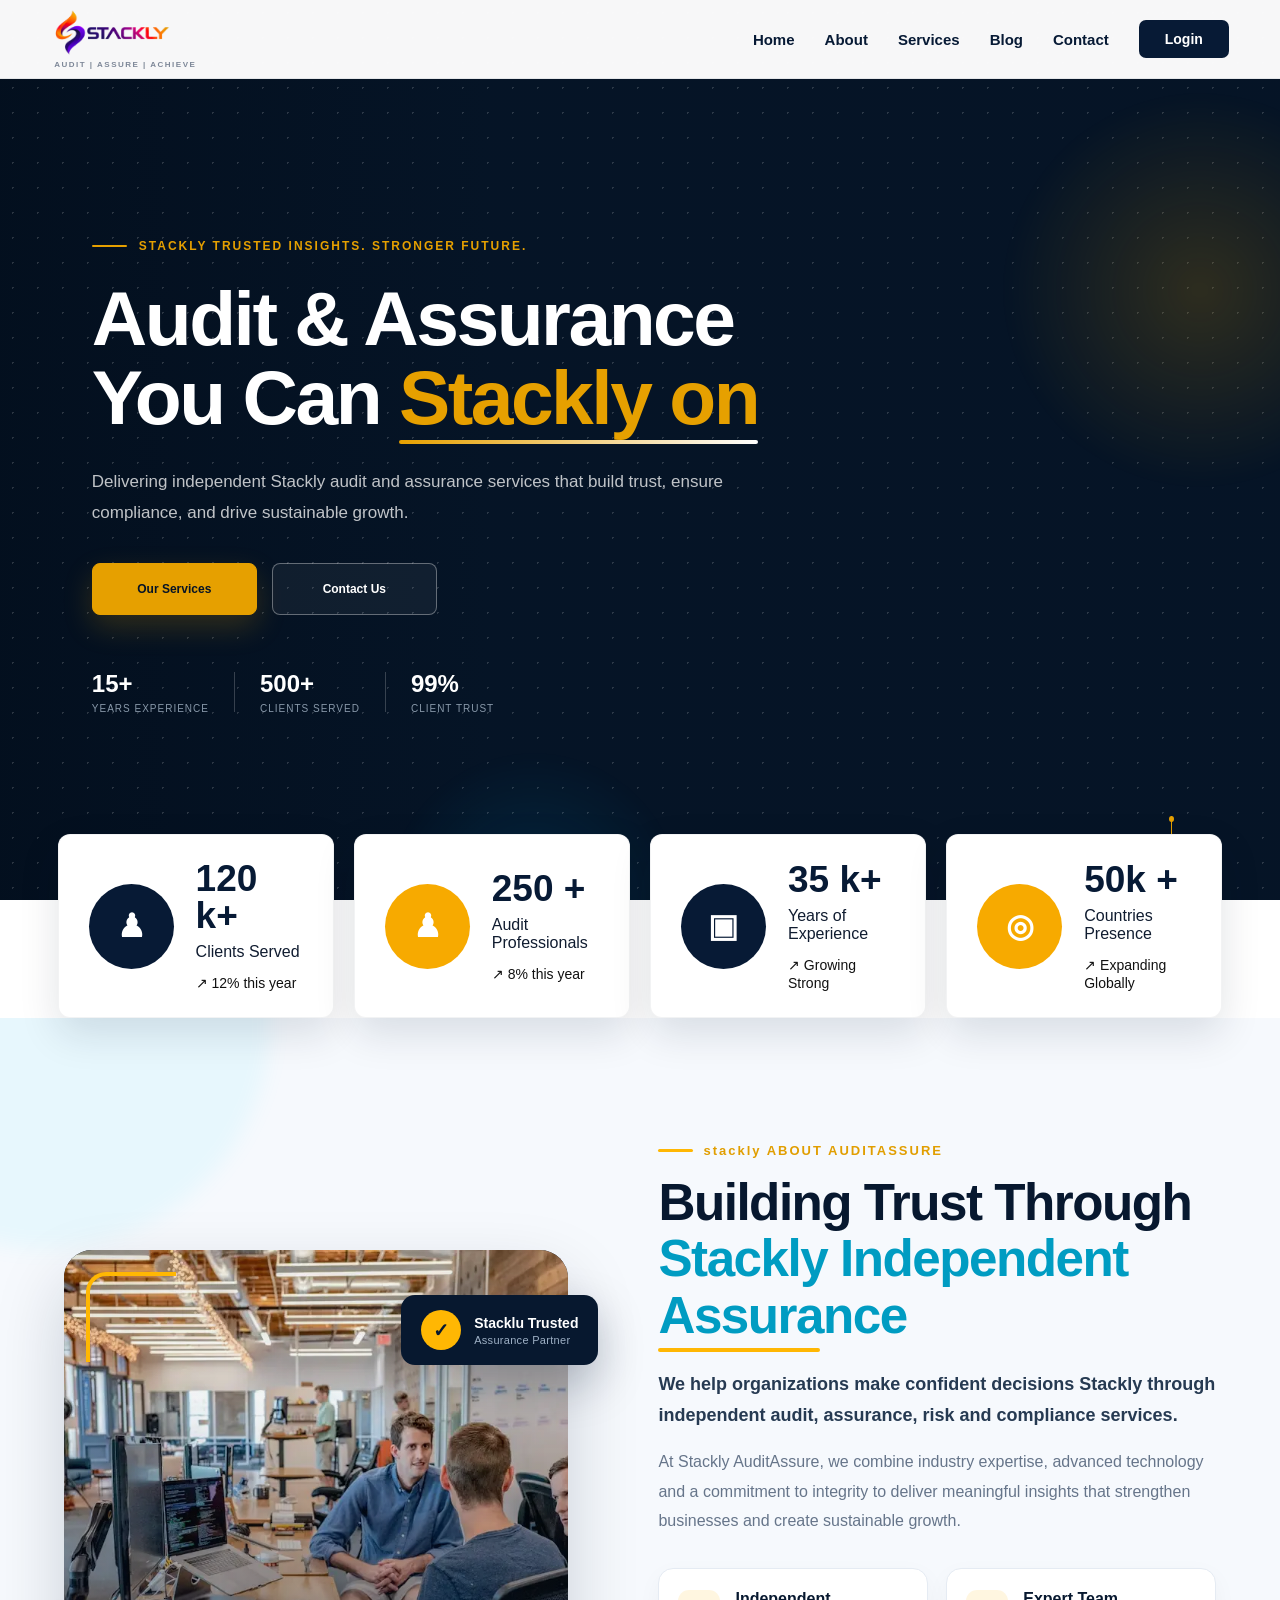
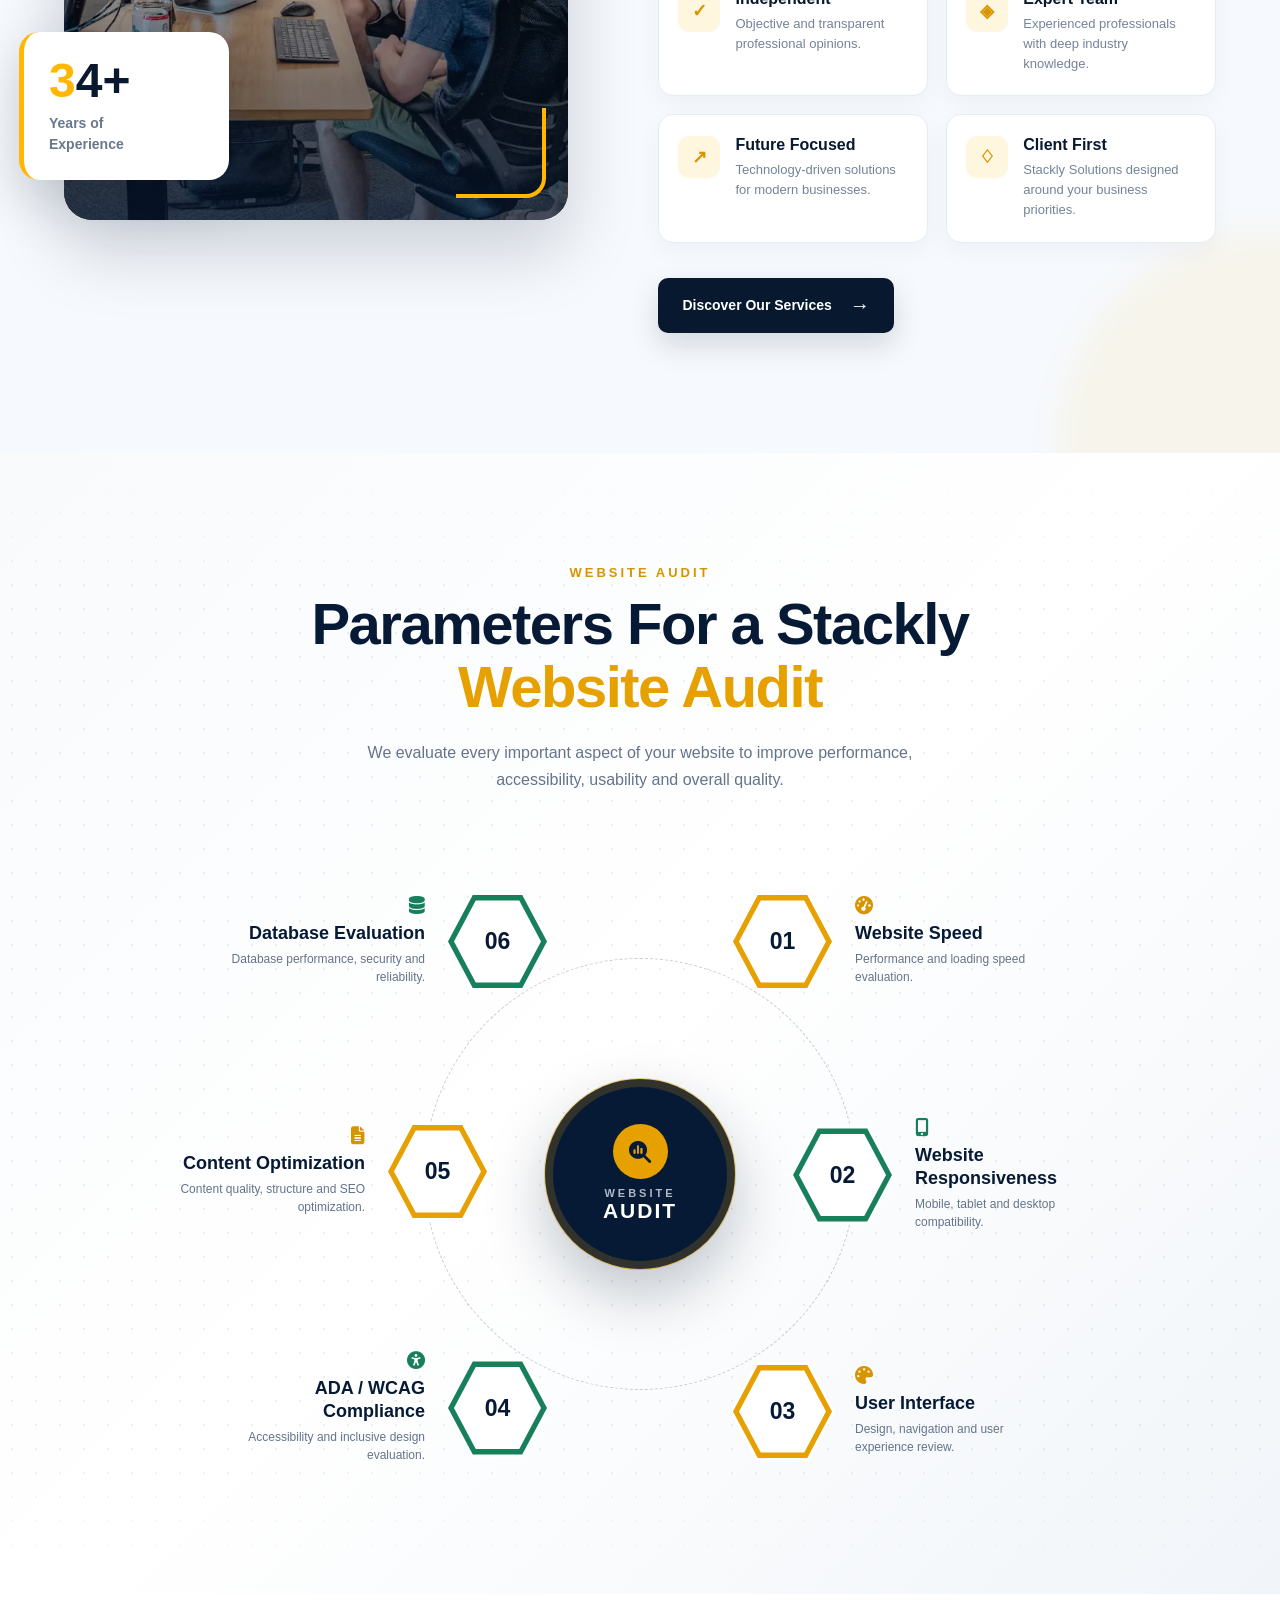
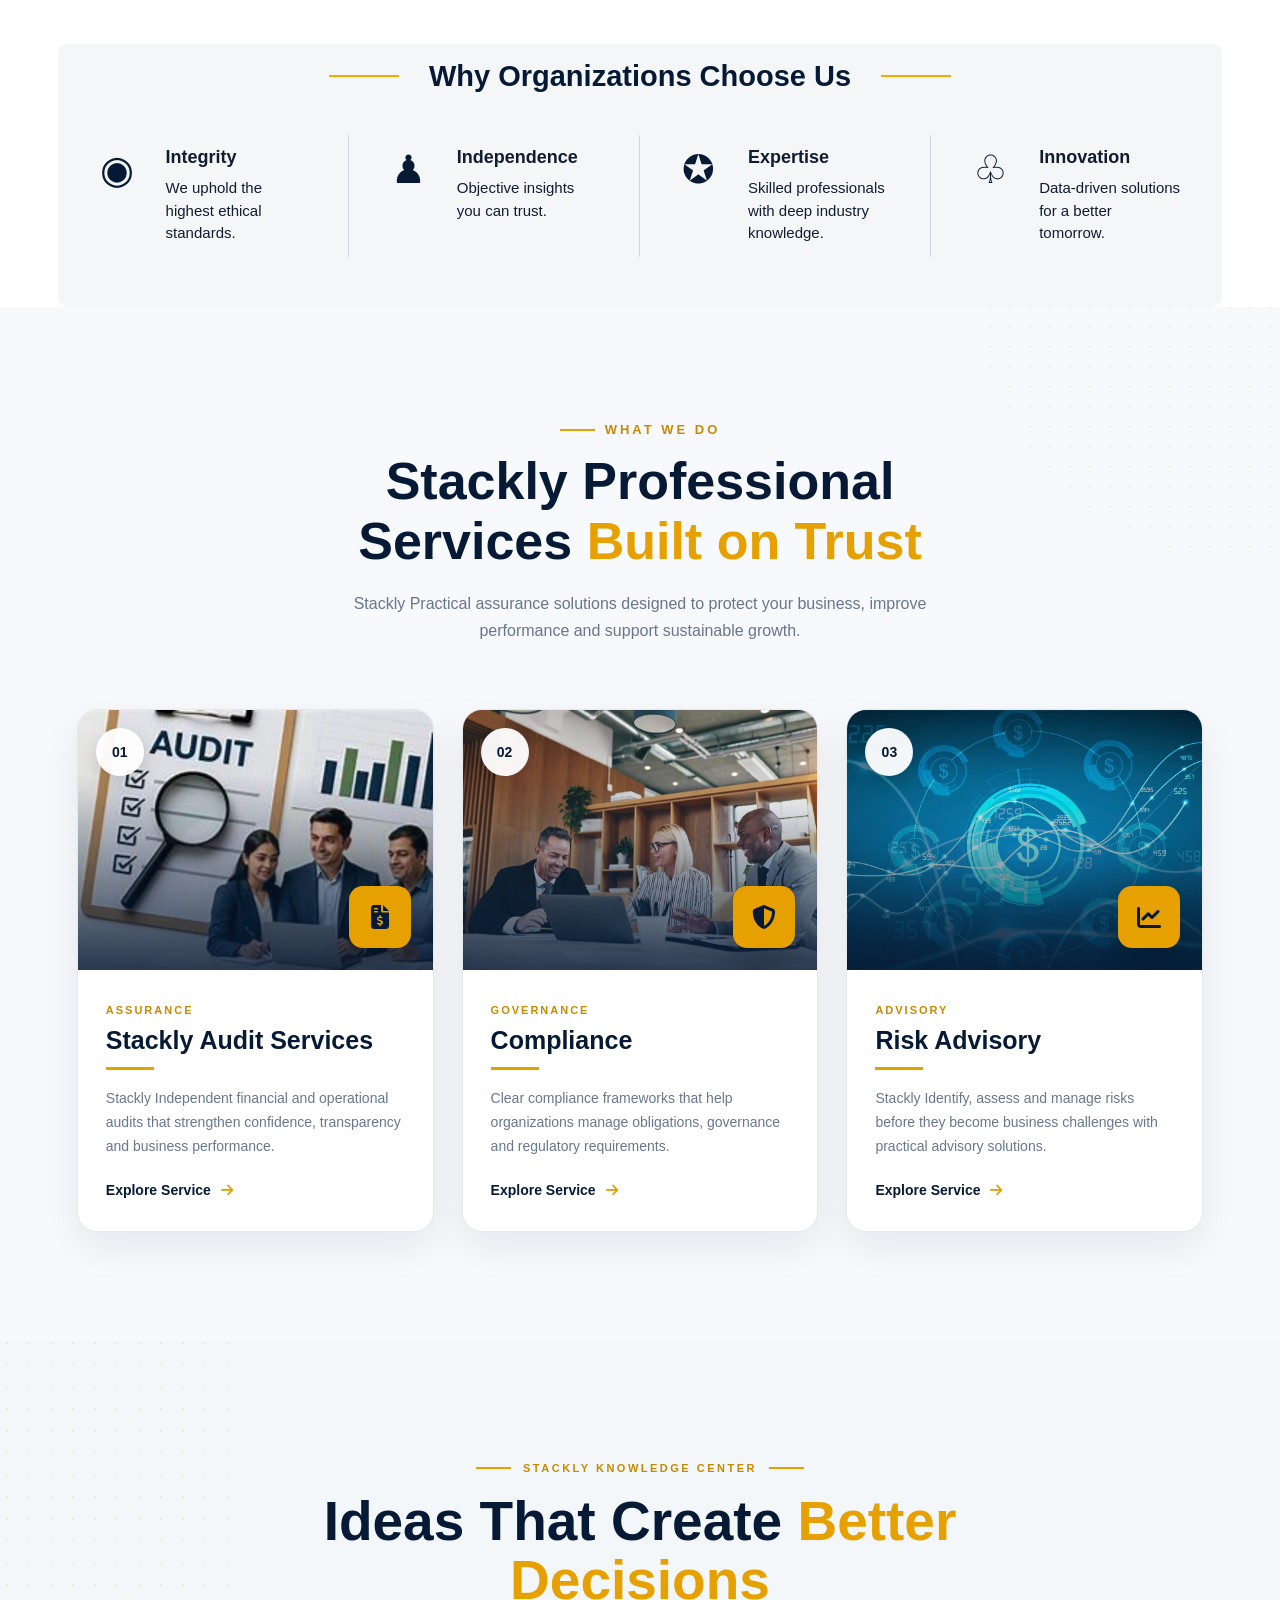
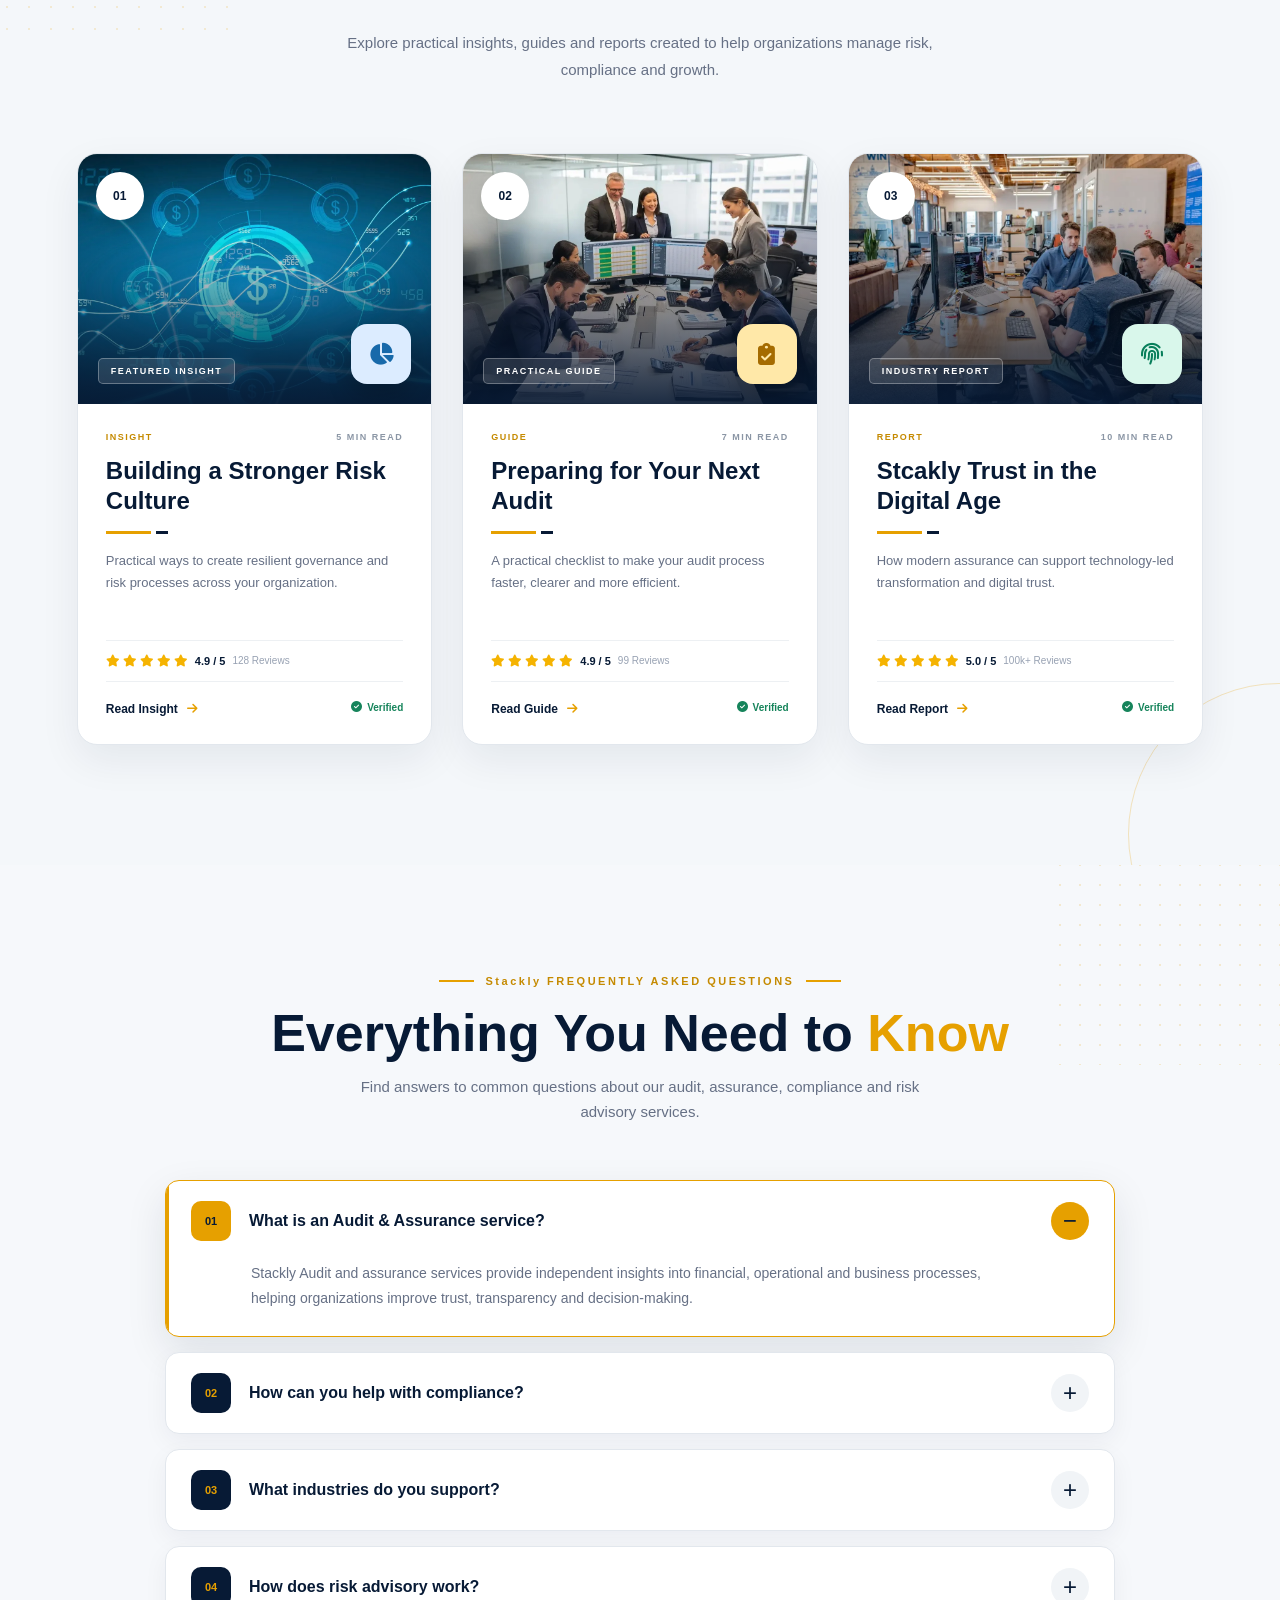
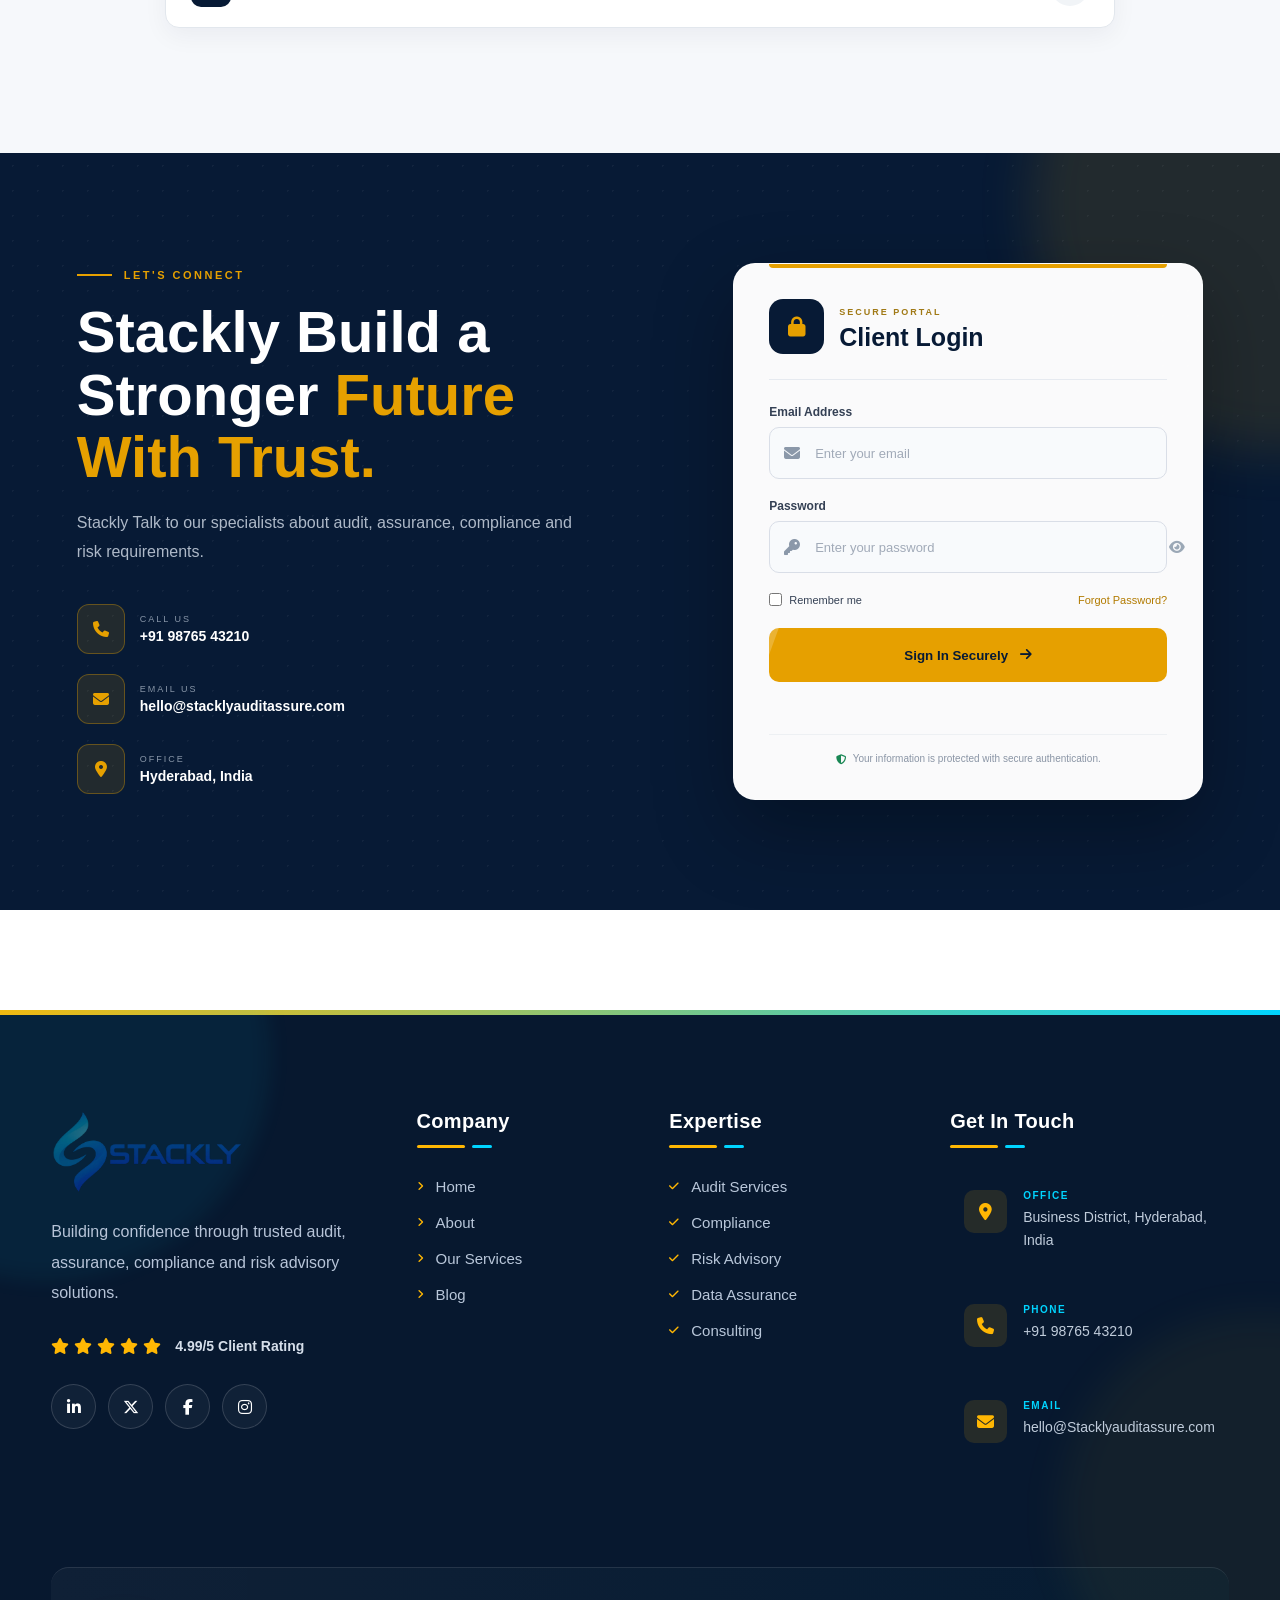
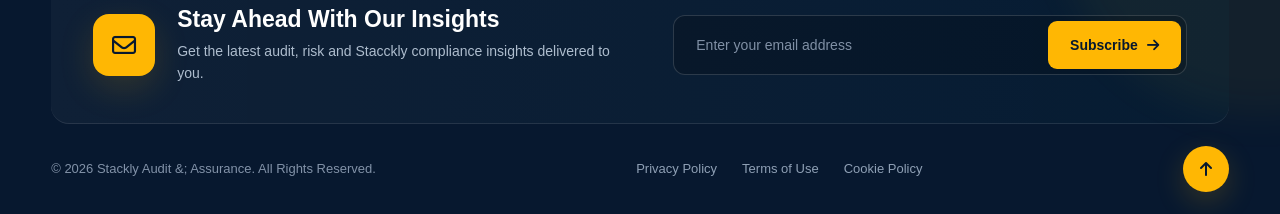
==== commit 2cf3fb79: "Add files via upload" ====
--- a/index.html
+++ b/index.html
@@ -104,7 +104,7 @@
                 Blog
             </a>
 
-            <a href="contact.html" class="nav-link active">
+            <a href="contact.html" class="nav-link ">
                 Contact
             </a>
 
--- a/css/style.css
+++ b/css/style.css
@@ -0,0 +1,13494 @@
+/* =========================================================
+   AUDITASSURE CONTACT PAGE
+   COMPLETE RESPONSIVE CSS
+========================================================= */
+
+
+/* =========================================================
+   ROOT
+========================================================= */
+
+:root {
+
+    --navy: #071a35;
+    --navy-2: #0c294d;
+
+    --gold: #f7aa00;
+    --gold-2: #ffc33b;
+
+    --gold-light: #ffc33b;
+
+    --white: #ffffff;
+
+    --light: #f5f7fa;
+
+    --text: #101c30;
+
+    --muted: #667085;
+
+    --border: #e1e7ef;
+
+    --green: #159447;
+
+    --danger: #d62828;
+
+    --shadow:
+        0 16px 40px rgba(7, 26, 53, 0.12);
+
+    --radius: 14px;
+
+}
+
+
+/* =========================================================
+   RESET
+========================================================= */
+
+* {
+
+    margin: 0;
+
+    padding: 0;
+
+    box-sizing: border-box;
+
+}
+
+
+html {
+
+    scroll-behavior: smooth;
+
+    scroll-padding-top: 80px;
+
+}
+
+
+body {
+
+    font-family: "Inter", sans-serif;
+
+    color: var(--text);
+
+    background: #ffffff;
+
+    overflow-x: hidden;
+
+}
+
+
+body.menu-open {
+
+    overflow: hidden;
+
+}
+
+
+a {
+
+    color: inherit;
+
+    text-decoration: none;
+
+}
+
+
+button,
+input,
+select,
+textarea {
+
+    font-family: inherit;
+
+}
+
+
+img {
+
+    max-width: 100%;
+
+}
+
+
+.container {
+
+    width: min(1200px, 92%);
+
+    margin: auto;
+
+}
+
+
+/* =========================================================
+   PRELOADER
+========================================================= */
+
+.preloader {
+
+    position: fixed;
+
+    inset: 0;
+
+    width: 100%;
+
+    height: 100vh;
+
+    display: flex;
+
+    align-items: center;
+
+    justify-content: center;
+
+    background: #f7faff;
+
+    z-index: 999999;
+
+    opacity: 1;
+
+    visibility: visible;
+
+    pointer-events: all;
+
+    transition:
+        opacity .7s ease,
+        visibility .7s ease;
+
+}
+
+
+.preloader.hide {
+
+    opacity: 0;
+
+    visibility: hidden;
+
+    pointer-events: none;
+
+}
+
+
+.loader-wrapper {
+
+    display: flex;
+
+    flex-direction: column;
+
+    align-items: center;
+
+    justify-content: center;
+
+    text-align: center;
+
+}
+
+
+.loader-shield {
+
+    width: 100px;
+
+    height: 100px;
+
+    display: flex;
+
+    align-items: center;
+
+    justify-content: center;
+
+    background: #fff;
+
+    border-radius: 25px;
+
+    border: 1px solid #e3e9f5;
+
+    box-shadow:
+        0 15px 40px rgba(7, 26, 53, .15),
+        0 0 0 8px rgba(247, 170, 0, .06);
+
+    overflow: hidden;
+
+    animation: loaderFloat 2s ease-in-out infinite;
+
+}
+
+
+.loader-shield img {
+
+    width: 82px;
+
+    height: 82px;
+
+    object-fit: contain;
+
+}
+
+
+.loader-brand {
+
+    margin-top: 18px;
+
+    margin-bottom: 24px;
+
+    font-size: 30px;
+
+    font-weight: 800;
+
+    color: var(--navy);
+
+}
+
+
+.loader-brand span {
+
+    color: var(--gold);
+
+}
+
+
+.loader-line {
+
+    position: relative;
+
+    width: 230px;
+
+    height: 5px;
+
+    border-radius: 20px;
+
+    background: #e5eaf1;
+
+    overflow: hidden;
+
+}
+
+
+.loader-line span {
+
+    position: absolute;
+
+    top: 0;
+
+    left: -50%;
+
+    width: 50%;
+
+    height: 100%;
+
+    border-radius: 20px;
+
+    background:
+        linear-gradient(
+            90deg,
+            var(--navy),
+            var(--gold),
+            var(--navy)
+        );
+
+    animation: loaderLine 1.5s ease-in-out infinite;
+
+}
+
+
+@keyframes loaderFloat {
+
+    0%,
+    100% {
+
+        transform: translateY(0);
+
+    }
+
+    50% {
+
+        transform: translateY(-8px);
+
+    }
+
+}
+
+
+@keyframes loaderLine {
+
+    0% {
+
+        left: -50%;
+
+    }
+
+    50% {
+
+        left: 30%;
+
+    }
+
+    100% {
+
+       
+
+    }
+
+}
+
+
+/* =========================================================
+   HEADER
+========================================================= */
+
+.header {
+
+    position: fixed;
+
+    top: 0;
+
+    left: 0;
+
+    width: 100%;
+
+    z-index: 9999;
+
+    background:
+        rgba(255,255,255,.97);
+
+    border-bottom:
+        1px solid rgba(7,26,53,.08);
+
+    transition:
+        background .3s ease,
+        box-shadow .3s ease;
+
+}
+
+
+.header.scrolled {
+
+    background:
+        rgba(255,255,255,.98);
+
+    box-shadow:
+        0 8px 30px rgba(7,26,53,.10);
+
+}
+
+
+.header-container {
+
+    width: min(1200px,92%);
+
+    margin: auto;
+
+    min-height: 78px;
+
+    display: flex;
+
+    align-items: center;
+
+    justify-content: space-between;
+
+}
+
+
+/* =========================================================
+   LOGO
+========================================================= */
+
+.brand {
+
+    display: flex;
+
+    flex-direction: column;
+
+    align-items: flex-start;
+
+    justify-content: center;
+
+    gap: 3px;
+
+    flex-shrink: 0;
+
+}
+
+
+.brand-logo {
+
+    width: 145px;
+
+    height: 48px;
+
+    object-fit: contain;
+
+    object-position: left center;
+
+    display: block;
+
+    transition:
+        transform .3s ease;
+
+}
+
+
+.brand:hover .brand-logo {
+
+    transform: scale(1.03);
+
+}
+
+
+.brand-tagline {
+
+    margin-left: 3px;
+
+    font-size: 8px;
+
+    font-weight: 600;
+
+    letter-spacing: 1.5px;
+
+    color: #7d8798;
+
+    white-space: nowrap;
+
+}
+
+
+/* =========================================================
+   NAV
+========================================================= */
+
+.nav {
+
+    display: flex;
+
+    align-items: center;
+
+    gap: 30px;
+
+}
+
+
+.nav-link {
+
+    position: relative;
+
+    color: var(--navy);
+
+    font-size: 15px;
+
+    font-weight: 600;
+
+    padding: 10px 0;
+
+    transition: color .3s ease;
+
+}
+
+
+.nav-link::after {
+
+    content: "";
+
+    position: absolute;
+
+    left: 0;
+
+    bottom: 2px;
+
+    width: 0;
+
+    height: 2px;
+
+    background: var(--gold);
+
+    transition: width .3s ease;
+
+}
+
+
+.nav-link:hover,
+.nav-link.active {
+
+    color: var(--gold);
+
+}
+
+
+.nav-link:hover::after,
+.nav-link.active::after {
+
+    width: 100%;
+
+}
+
+
+/* =========================================================
+   LOGIN
+========================================================= */
+
+.nav-btn {
+
+    display: inline-flex;
+
+    align-items: center;
+
+    justify-content: center;
+
+    min-width: 90px;
+
+    padding: 11px 20px;
+
+    border-radius: 7px;
+
+    background: var(--navy);
+
+    color: #fff;
+
+    font-size: 14px;
+
+    font-weight: 700;
+
+    transition: .3s ease;
+
+}
+
+
+.nav-btn:hover {
+
+    background: var(--gold);
+
+    color: var(--navy);
+
+    transform: translateY(-2px);
+
+    box-shadow:
+        0 8px 20px rgba(247,170,0,.25);
+
+}
+
+
+/* =========================================================
+   MENU BUTTON
+========================================================= */
+
+.menu-btn {
+
+    display: none;
+
+    width: 44px;
+
+    height: 44px;
+
+    border: 0;
+
+    outline: none;
+
+    background: transparent;
+
+    cursor: pointer;
+
+    align-items: center;
+
+    justify-content: center;
+
+    border-radius: 8px;
+
+    position: relative;
+
+    z-index: 10001;
+
+}
+
+
+.menu-icon {
+
+    width: 25px;
+
+    height: 20px;
+
+    position: relative;
+
+    display: flex;
+
+    flex-direction: column;
+
+    justify-content: space-between;
+
+}
+
+
+.menu-icon span {
+
+    width: 100%;
+
+    height: 2.5px;
+
+    display: block;
+
+    border-radius: 10px;
+
+    background: var(--navy);
+
+    transition:
+        transform .3s ease,
+        opacity .25s ease;
+
+}
+
+
+/* =========================================================
+   HAMBURGER → X
+========================================================= */
+
+.menu-btn.active .menu-icon span:nth-child(1) {
+
+    transform:
+        translateY(8.7px)
+        rotate(45deg);
+
+}
+
+
+.menu-btn.active .menu-icon span:nth-child(2) {
+
+    opacity: 0;
+
+    transform: scaleX(0);
+
+}
+
+
+.menu-btn.active .menu-icon span:nth-child(3) {
+
+    transform:
+        translateY(-8.7px)
+        rotate(-45deg);
+
+}
+
+
+/* =========================================================
+   HERO
+========================================================= */
+
+.contact-hero {
+
+    position: relative;
+
+    min-height: 650px;
+
+    margin-top: 78px;
+
+    display: flex;
+
+    align-items: center;
+
+    overflow: hidden;
+
+    background:
+        linear-gradient(
+            110deg,
+            rgba(7,24,44,.98),
+            rgba(7,24,44,.90)
+        ),
+        url("../assets/")
+        center/cover no-repeat;
+
+}
+
+
+.hero-overlay {
+
+    position: absolute;
+
+    inset: 0;
+
+    background:
+        radial-gradient(
+            circle at 80% 40%,
+            rgba(230,160,0,.20),
+            transparent 35%
+        );
+
+}
+
+
+.hero-pattern {
+
+    position: absolute;
+
+    inset: 0;
+
+    opacity: .2;
+
+    background-image:
+        linear-gradient(
+            rgba(255,255,255,.08) 1px,
+            transparent 1px
+        ),
+        linear-gradient(
+            90deg,
+            rgba(255,255,255,.08) 1px,
+            transparent 1px
+        );
+
+    background-size: 55px 55px;
+
+}
+
+
+.hero-content {
+
+    position: relative;
+
+    z-index: 2;
+
+    max-width: 850px;
+
+    padding: 90px 0;
+
+}
+
+
+.hero-label {
+
+    display: flex;
+
+    align-items: center;
+
+    gap: 12px;
+
+    color: var(--gold-light);
+
+    font-size: 12px;
+
+    font-weight: 800;
+
+    letter-spacing: 2px;
+
+}
+
+
+.hero-label span {
+
+    width: 35px;
+
+    height: 2px;
+
+    background: var(--gold);
+
+}
+
+
+.hero-content h1 {
+
+    max-width: 800px;
+
+    margin: 25px 0;
+
+    color: white;
+
+    font-size:
+        clamp(44px,6vw,76px);
+
+    line-height: 1.04;
+
+    font-weight: 800;
+
+    letter-spacing: -2px;
+
+}
+
+
+.hero-content h1 strong {
+
+    display: block;
+
+    color: var(--gold-light);
+
+}
+
+
+.hero-content p {
+
+    max-width: 650px;
+
+    color:
+        rgba(255,255,255,.75);
+
+    font-size: 17px;
+
+    line-height: 1.8;
+
+}
+
+
+.hero-buttons {
+
+    display: flex;
+
+    gap: 14px;
+
+    margin-top: 35px;
+
+}
+
+
+.hero-btn {
+
+    min-height: 50px;
+
+    padding: 0 22px;
+
+    display: inline-flex;
+
+    align-items: center;
+
+    justify-content: center;
+
+    gap: 12px;
+
+    border-radius: 6px;
+
+    font-size: 13px;
+
+    font-weight: 800;
+
+    transition: .3s ease;
+
+}
+
+
+.hero-btn.primary {
+
+    background: var(--gold);
+
+    color: var(--navy);
+
+}
+
+
+.hero-btn.primary:hover {
+
+    background: white;
+
+    transform: translateY(-3px);
+
+}
+
+
+.hero-btn.outline {
+
+    border:
+        1px solid rgba(255,255,255,.35);
+
+    color: white;
+
+}
+
+
+.hero-btn.outline:hover {
+
+    background: white;
+
+    color: var(--navy);
+
+}
+
+
+.hero-number {
+
+    position: absolute;
+
+    right: 5%;
+
+    bottom: 70px;
+
+    color:
+        rgba(255,255,255,.20);
+
+    font-size: 12px;
+
+    font-weight: 800;
+
+    letter-spacing: 3px;
+
+}
+
+
+.hero-number strong {
+
+    display: block;
+
+    margin-bottom: 5px;
+
+    font-size: 80px;
+
+    line-height: 1;
+
+    color:
+        rgba(255,255,255,.08);
+
+}
+
+
+/* =========================================================
+   QUICK CONTACT
+========================================================= */
+
+.quick-contact {
+
+    position: relative;
+
+    margin-top: -55px;
+
+    z-index: 5;
+
+}
+
+
+.quick-grid {
+
+    display: grid;
+
+    grid-template-columns:
+        repeat(3,1fr);
+
+    background: white;
+
+    border-radius: 12px;
+
+    box-shadow:
+        0 20px 55px rgba(7,24,44,.12);
+
+    overflow: hidden;
+
+}
+
+
+.quick-card {
+
+    min-height: 150px;
+
+    padding: 28px;
+
+    display: flex;
+
+    align-items: center;
+
+    gap: 18px;
+
+    position: relative;
+
+    color: var(--navy);
+
+    border-right:
+        1px solid var(--border);
+
+    transition: .35s ease;
+
+}
+
+
+.quick-card:last-child {
+
+    border-right: none;
+
+}
+
+
+.quick-card:hover {
+
+    background: var(--navy);
+
+    color: white;
+
+}
+
+
+.quick-icon {
+
+    width: 54px;
+
+    height: 54px;
+
+    flex: 0 0 54px;
+
+    display: flex;
+
+    align-items: center;
+
+    justify-content: center;
+
+    border-radius: 10px;
+
+    background: #fff5d9;
+
+    color: var(--gold);
+
+    font-size: 20px;
+
+    transition: .3s ease;
+
+}
+
+
+.quick-card:hover .quick-icon {
+
+    background: var(--gold);
+
+    color: var(--navy);
+
+}
+
+
+.quick-info {
+
+    min-width: 0;
+
+}
+
+
+.quick-card span {
+
+    display: block;
+
+    margin-bottom: 5px;
+
+    color: var(--gold);
+
+    font-size: 10px;
+
+    font-weight: 800;
+
+    letter-spacing: 1.5px;
+
+}
+
+
+.quick-card h3 {
+
+    font-size: 15px;
+
+    line-height: 1.4;
+
+    overflow-wrap: anywhere;
+
+}
+
+
+.quick-card p {
+
+    margin-top: 5px;
+
+    color: var(--text);
+
+    font-size: 12px;
+
+}
+
+
+.quick-card:hover p {
+
+    color:
+        rgba(255,255,255,.65);
+
+}
+
+
+.quick-card .arrow {
+
+    margin-left: auto;
+
+    flex-shrink: 0;
+
+    color: var(--gold);
+
+    transition: .3s ease;
+
+}
+
+
+.quick-card:hover .arrow {
+
+    transform: translateX(5px);
+
+}
+
+
+/* =========================================================
+   CONTACT MAIN
+========================================================= */
+
+.contact-main {
+
+    padding: 120px 0;
+
+    background: var(--light);
+
+}
+
+
+.contact-grid {
+
+    display: grid;
+
+    grid-template-columns:
+        .9fr 1.1fr;
+
+    gap: 80px;
+
+    align-items: start;
+
+}
+
+
+.section-tag {
+
+    display: inline-flex;
+
+    align-items: center;
+
+    gap: 9px;
+
+    color: var(--gold);
+
+    font-size: 11px;
+
+    font-weight: 800;
+
+    letter-spacing: 2px;
+
+}
+
+
+.section-tag::before {
+
+    content: "";
+
+    width: 28px;
+
+    height: 2px;
+
+    background: var(--gold);
+
+}
+
+
+.contact-content h2 {
+
+    margin: 20px 0;
+
+    font-size:
+        clamp(35px,4vw,54px);
+
+    line-height: 1.08;
+
+    letter-spacing: -1.5px;
+
+}
+
+
+.contact-content h2 span {
+
+    display: block;
+
+    color: var(--gold);
+
+}
+
+
+.contact-lead {
+
+    max-width: 550px;
+
+    color: var(--text);
+
+    font-size: 15px;
+
+    line-height: 1.8;
+
+}
+
+
+/* =========================================================
+   DETAILS
+========================================================= */
+
+.details-list {
+
+    margin-top: 40px;
+
+    display: flex;
+
+    flex-direction: column;
+
+    gap: 25px;
+
+}
+
+
+.detail-item {
+
+    display: flex;
+
+    gap: 17px;
+
+    padding-bottom: 22px;
+
+    border-bottom:
+        1px solid var(--border);
+
+}
+
+
+.detail-icon {
+
+    width: 48px;
+
+    height: 48px;
+
+    flex: 0 0 48px;
+
+    display: flex;
+
+    align-items: center;
+
+    justify-content: center;
+
+    background: var(--navy);
+
+    color: var(--gold);
+
+    border-radius: 8px;
+
+}
+
+
+.detail-item small {
+
+    color: var(--gold);
+
+    font-size: 9px;
+
+    font-weight: 800;
+
+    letter-spacing: 1.5px;
+
+}
+
+
+.detail-item h3 {
+
+    margin-top: 5px;
+
+    color: var(--navy);
+
+    font-size: 15px;
+
+    overflow-wrap: anywhere;
+
+}
+
+
+.detail-item p {
+
+    margin-top: 4px;
+
+    color: var(--text);
+
+    font-size: 12px;
+
+    line-height: 1.6;
+
+}
+
+
+/* =========================================================
+   HOURS
+========================================================= */
+
+.hours-box {
+
+    margin-top: 30px;
+
+    padding: 22px;
+
+    background: white;
+
+    border-left:
+        4px solid var(--gold);
+
+    box-shadow:
+        0 10px 30px rgba(7,24,44,.06);
+
+}
+
+
+.hours-title {
+
+    display: flex;
+
+    align-items: center;
+
+    gap: 10px;
+
+    margin-bottom: 15px;
+
+    color: var(--navy);
+
+    font-size: 11px;
+
+    font-weight: 800;
+
+}
+
+
+.hours-title i {
+
+    color: var(--gold);
+
+}
+
+
+.hours-row {
+
+    display: flex;
+
+    justify-content: space-between;
+
+    gap: 20px;
+
+    padding: 9px 0;
+
+    border-top:
+        1px solid var(--border);
+
+    color: var(--text);
+
+    font-size: 12px;
+
+}
+
+
+.hours-row strong {
+
+    color: var(--navy);
+
+    font-size: 11px;
+
+}
+
+
+.hours-row .closed {
+
+    color: var(--danger);
+
+}
+
+
+/* =========================================================
+   SOCIAL
+========================================================= */
+
+.contact-social {
+
+    margin-top: 28px;
+
+}
+
+
+.contact-social > span {
+
+    display: block;
+
+    margin-bottom: 12px;
+
+    color: var(--navy);
+
+    font-size: 10px;
+
+    font-weight: 800;
+
+    letter-spacing: 1.5px;
+
+}
+
+
+.social-links {
+
+    display: flex;
+
+    gap: 8px;
+
+}
+
+
+.social-links a {
+
+    width: 38px;
+
+    height: 38px;
+
+    display: flex;
+
+    align-items: center;
+
+    justify-content: center;
+
+    background: var(--navy);
+
+    color: white;
+
+    border-radius: 6px;
+
+    transition: .3s ease;
+
+}
+
+
+.social-links a:hover {
+
+    background: var(--gold);
+
+    color: var(--navy);
+
+    transform: translateY(-3px);
+
+}
+
+
+/* =========================================================
+   FORM
+========================================================= */
+
+.contact-form-card {
+
+    padding: 38px;
+
+    background: white;
+
+    border-radius: 12px;
+
+    box-shadow:
+        0 20px 60px rgba(7,24,44,.10);
+
+}
+
+
+.form-header {
+
+    display: flex;
+
+    justify-content: space-between;
+
+    align-items: center;
+
+    gap: 20px;
+
+}
+
+
+.form-header span {
+
+    color: var(--gold);
+
+    font-size: 10px;
+
+    font-weight: 800;
+
+    letter-spacing: 1.5px;
+
+}
+
+
+.form-header h3 {
+
+    margin-top: 8px;
+
+    color: var(--navy);
+
+    font-size: 25px;
+
+}
+
+
+.form-badge {
+
+    width: 50px;
+
+    height: 50px;
+
+    flex-shrink: 0;
+
+    display: flex;
+
+    align-items: center;
+
+    justify-content: center;
+
+    border-radius: 10px;
+
+    background: #fff5d9;
+
+    color: var(--gold);
+
+    font-size: 20px;
+
+}
+
+
+.form-line {
+
+    width: 100%;
+
+    height: 1px;
+
+    margin: 25px 0;
+
+    background: var(--border);
+
+}
+
+
+.form-row {
+
+    display: grid;
+
+    grid-template-columns:
+        repeat(2,1fr);
+
+    gap: 16px;
+
+}
+
+
+.input-group {
+
+    margin-bottom: 19px;
+
+}
+
+
+.input-group label {
+
+    display: block;
+
+    margin-bottom: 8px;
+
+    color: var(--navy);
+
+    font-size: 11px;
+
+    font-weight: 700;
+
+}
+
+
+.input-box,
+.select-box,
+.textarea-box {
+
+    position: relative;
+
+}
+
+
+.input-box i,
+.select-box i,
+.textarea-box i {
+
+    position: absolute;
+
+    top: 50%;
+
+    left: 14px;
+
+    color: #9ba8b6;
+
+    transform: translateY(-50%);
+
+    pointer-events: none;
+
+}
+
+
+.textarea-box i {
+
+    top: 18px;
+
+    transform: none;
+
+}
+
+
+.input-box input,
+.select-box select,
+.textarea-box textarea {
+
+    width: 100%;
+
+    border:
+        1px solid var(--border);
+
+    outline: none;
+
+    background: #fbfcfe;
+
+    color: var(--navy);
+
+    border-radius: 6px;
+
+    font-size: 13px;
+
+    transition: .3s ease;
+
+}
+
+
+.input-box input,
+.select-box select {
+
+    height: 48px;
+
+    padding:
+        0 15px 0 42px;
+
+}
+
+
+.textarea-box textarea {
+
+    min-height: 125px;
+
+    padding:
+        15px 15px 15px 42px;
+
+    resize: vertical;
+
+}
+
+
+.input-box input:focus,
+.select-box select:focus,
+.textarea-box textarea:focus {
+
+    border-color: var(--gold);
+
+    background: white;
+
+    box-shadow:
+        0 0 0 3px rgba(230,160,0,.08);
+
+}
+
+
+.select-box select {
+
+    appearance: none;
+
+    cursor: pointer;
+
+}
+
+
+.select-box::after {
+
+    content: "\f107";
+
+    position: absolute;
+
+    right: 16px;
+
+    top: 50%;
+
+    transform: translateY(-50%);
+
+    font-family:
+        "Font Awesome 6 Free";
+
+    font-weight: 900;
+
+    color: #7d8997;
+
+    pointer-events: none;
+
+}
+
+
+.privacy-check {
+
+    display: flex;
+
+    align-items: flex-start;
+
+    gap: 9px;
+
+    margin: 5px 0 20px;
+
+    color: var(--text);
+
+    font-size: 11px;
+
+    line-height: 1.5;
+
+    cursor: pointer;
+
+}
+
+
+.privacy-check input {
+
+    margin-top: 2px;
+
+    accent-color: var(--gold);
+
+}
+
+
+.submit-btn {
+
+    width: 100%;
+
+    height: 52px;
+
+    display: flex;
+
+    align-items: center;
+
+    justify-content: space-between;
+
+    padding: 0 20px;
+
+    border: none;
+
+    border-radius: 6px;
+
+    background: var(--navy);
+
+    color: white;
+
+    font-size: 13px;
+
+    font-weight: 800;
+
+    cursor: pointer;
+
+    transition: .3s ease;
+
+}
+
+
+.submit-btn i {
+
+    color: var(--gold);
+
+}
+
+
+.submit-btn:hover {
+
+    background: var(--gold);
+
+    color: var(--navy);
+
+    transform: translateY(-2px);
+
+}
+
+
+.submit-btn:hover i {
+
+    color: var(--navy);
+
+}
+
+
+.form-message {
+
+    min-height: 20px;
+
+    margin-top: 12px;
+
+    text-align: center;
+
+    font-size: 12px;
+
+    font-weight: 600;
+
+}
+
+
+/* =========================================================
+   BENEFITS
+========================================================= */
+
+.why-contact {
+
+    padding: 110px 0;
+
+    background: white;
+
+}
+
+
+.section-heading.center {
+
+    max-width: 750px;
+
+    margin:
+        0 auto 55px;
+
+    text-align: center;
+
+}
+
+
+.section-heading.center .section-tag {
+
+    justify-content: center;
+
+}
+
+
+.section-heading h2 {
+
+    margin: 17px 0;
+
+    font-size:
+        clamp(32px,4vw,48px);
+
+    line-height: 1.1;
+
+}
+
+
+.section-heading h2 span {
+
+    color: var(--gold);
+
+}
+
+
+.section-heading p {
+
+    color: var(--text);
+
+    font-size: 14px;
+
+    line-height: 1.7;
+
+}
+
+
+.benefit-grid {
+
+    display: grid;
+
+    grid-template-columns:
+        repeat(4,1fr);
+
+    gap: 18px;
+
+}
+
+
+.benefit-card {
+
+    position: relative;
+
+    padding: 30px 25px;
+
+    min-height: 280px;
+
+    border:
+        1px solid var(--border);
+
+    background: white;
+
+    overflow: hidden;
+
+    transition: .35s ease;
+
+}
+
+
+.benefit-card:hover {
+
+    transform: translateY(-8px);
+
+    border-color: var(--gold);
+
+    box-shadow:
+        0 20px 45px rgba(7,24,44,.10);
+
+}
+
+
+.benefit-number {
+
+    position: absolute;
+
+    top: 15px;
+
+    right: 20px;
+
+    color: #edf1f5;
+
+    font-size: 45px;
+
+    font-weight: 800;
+
+}
+
+
+.benefit-icon {
+
+    width: 55px;
+
+    height: 55px;
+
+    display: flex;
+
+    align-items: center;
+
+    justify-content: center;
+
+    margin-bottom: 28px;
+
+    background: var(--navy);
+
+    color: var(--gold);
+
+    border-radius: 8px;
+
+    font-size: 20px;
+
+}
+
+
+.benefit-card h3 {
+
+    margin-bottom: 10px;
+
+    color: var(--navy);
+
+    font-size: 17px;
+
+}
+
+
+.benefit-card p {
+
+    color: var(--text);
+
+    font-size: 12px;
+
+    line-height: 1.8;
+
+}
+
+
+/* =========================================================
+   SERVICES
+========================================================= */
+
+.service-contact {
+
+    padding: 100px 0;
+
+    background: var(--light);
+
+}
+
+
+.service-contact-header {
+
+    display: flex;
+
+    justify-content: space-between;
+
+    align-items: flex-end;
+
+    gap: 30px;
+
+    margin-bottom: 45px;
+
+}
+
+
+.service-contact-header h2 {
+
+    margin-top: 15px;
+
+    font-size:
+        clamp(32px,4vw,50px);
+
+    line-height: 1.1;
+
+}
+
+
+.service-contact-header h2 span {
+
+    color: var(--gold);
+
+}
+
+
+.small-btn {
+
+    padding: 14px 20px;
+
+    display: inline-flex;
+
+    align-items: center;
+
+    gap: 12px;
+
+    border:
+        1px solid var(--navy);
+
+    color: var(--navy);
+
+    border-radius: 5px;
+
+    font-size: 11px;
+
+    font-weight: 800;
+
+    transition: .3s ease;
+
+}
+
+
+.small-btn:hover {
+
+    background: var(--navy);
+
+    color: white;
+
+}
+
+
+.service-list {
+
+    border-top:
+        1px solid #dfe5ec;
+
+}
+
+
+.service-line {
+
+    display: grid;
+
+    grid-template-columns:
+        65px 1fr 40px;
+
+    align-items: center;
+
+    gap: 25px;
+
+    padding: 25px 5px;
+
+    border-bottom:
+        1px solid #dfe5ec;
+
+    transition: .3s ease;
+
+}
+
+
+.service-line:hover {
+
+    padding-left: 15px;
+
+    background: white;
+
+}
+
+
+.service-icon {
+
+    width: 48px;
+
+    height: 48px;
+
+    display: flex;
+
+    align-items: center;
+
+    justify-content: center;
+
+    background: var(--navy);
+
+    color: var(--gold);
+
+    border-radius: 7px;
+
+}
+
+
+.service-text {
+
+    display: grid;
+
+    grid-template-columns:
+        40px 250px 1fr;
+
+    align-items: center;
+
+    gap: 20px;
+
+}
+
+
+.service-text span {
+
+    color: var(--gold);
+
+    font-size: 11px;
+
+    font-weight: 800;
+
+}
+
+
+.service-text h3 {
+
+    color: var(--navy);
+
+    font-size: 17px;
+
+}
+
+
+.service-text p {
+
+    color: var(--text);
+
+    font-size: 12px;
+
+}
+
+
+.service-line > i {
+
+    color: var(--gold);
+
+}
+
+
+/* =========================================================
+   FAQ
+========================================================= */
+
+.faq-section {
+
+    padding: 110px 0;
+
+    background: white;
+
+}
+
+
+.faq-grid {
+
+    display: grid;
+
+    grid-template-columns:
+        repeat(2,1fr);
+
+    gap: 18px;
+
+}
+
+
+.faq-card {
+
+    position: relative;
+
+    padding: 30px;
+
+    border:
+        1px solid var(--border);
+
+    background: white;
+
+    transition: .3s ease;
+
+}
+
+
+.faq-card:hover {
+
+    border-color: var(--gold);
+
+    transform: translateY(-5px);
+
+    box-shadow:
+        0 15px 40px rgba(7,24,44,.08);
+
+}
+
+
+.faq-card > span {
+
+    display: block;
+
+    margin-bottom: 18px;
+
+    color: var(--gold);
+
+    font-size: 12px;
+
+    font-weight: 800;
+
+}
+
+
+.faq-card h3 {
+
+    margin-bottom: 10px;
+
+    color: var(--navy);
+
+    font-size: 16px;
+
+}
+
+
+.faq-card p {
+
+    color: var(--text);
+
+    font-size: 12px;
+
+    line-height: 1.8;
+
+}
+
+
+/* =========================================================
+   CTA
+========================================================= */
+
+.final-cta {
+
+    padding: 70px 0;
+
+    background:
+        linear-gradient(
+            110deg,
+            var(--navy),
+            #102d4d
+        );
+
+}
+
+
+.cta-content {
+
+    display: flex;
+
+    align-items: center;
+
+    justify-content: space-between;
+
+    gap: 30px;
+
+}
+
+
+.cta-content > div > span {
+
+    color: var(--gold-light);
+
+    font-size: 10px;
+
+    font-weight: 800;
+
+    letter-spacing: 2px;
+
+}
+
+
+.cta-content h2 {
+
+    margin-top: 10px;
+
+    color: white;
+
+    font-size:
+        clamp(30px,4vw,48px);
+
+}
+
+
+.cta-content h2 strong {
+
+    color: var(--gold-light);
+
+}
+
+
+.cta-btn {
+
+    padding: 16px 24px;
+
+    display: inline-flex;
+
+    align-items: center;
+
+    gap: 14px;
+
+    background: var(--gold);
+
+    color: var(--navy);
+
+    border-radius: 5px;
+
+    font-size: 12px;
+
+    font-weight: 800;
+
+    white-space: nowrap;
+
+    transition: .3s ease;
+
+}
+
+
+.cta-btn:hover {
+
+    background: white;
+
+    transform: translateY(-3px);
+
+}
+
+
+/* =========================================================
+   FOOTER
+========================================================= */
+
+.audit-footer {
+
+    position: relative;
+
+    width: 100%;
+
+    background: #07182f;
+
+    color: white;
+
+    overflow: hidden;
+
+    margin-top: 0;
+
+}
+
+
+.footer-top-line {
+
+    width: 100%;
+
+    height: 5px;
+
+    background:
+        linear-gradient(
+            90deg,
+            #ffb703,
+            #00d4ff,
+            #00ff84,
+            #ffb703
+        );
+
+    background-size: 300% 100%;
+
+    animation:
+        footerGradient 7s linear infinite;
+
+}
+
+
+@keyframes footerGradient {
+
+    0% {
+
+        background-position: 0% 50%;
+
+    }
+
+    50% {
+
+        background-position: 100% 50%;
+
+    }
+
+    100% {
+
+        background-position: 0% 50%;
+
+    }
+
+}
+
+
+.footer-container {
+
+    width: min(1500px,92%);
+
+    margin: auto;
+
+    padding: 95px 0 85px;
+
+    display: grid;
+
+    grid-template-columns:
+        1.6fr
+        1fr
+        1.15fr
+        1.45fr;
+
+    gap: 65px;
+
+}
+
+
+.footer-brand .brand {
+
+    display: inline-flex;
+
+    margin-bottom: 25px;
+
+}
+
+
+.footer-brand .brand-logo {
+
+    width: 190px;
+
+    height: auto;
+
+}
+
+
+.footer-brand > p {
+
+    max-width: 390px;
+
+    color: #b7c4d8;
+
+    font-size: 16px;
+
+    line-height: 1.9;
+
+    margin-bottom: 30px;
+
+}
+
+
+.footer-rating {
+
+    display: flex;
+
+    align-items: center;
+
+    flex-wrap: wrap;
+
+    gap: 14px;
+
+    margin-bottom: 30px;
+
+}
+
+
+.footer-stars {
+
+    display: flex;
+
+    gap: 5px;
+
+}
+
+
+.footer-stars i {
+
+    color: #ffb703;
+
+}
+
+
+.footer-rating span {
+
+    color: #d5deea;
+
+    font-size: 14px;
+
+}
+
+
+.footer-social {
+
+    display: flex;
+
+    gap: 12px;
+
+}
+
+
+.footer-social a {
+
+    width: 45px;
+
+    height: 45px;
+
+    display: flex;
+
+    align-items: center;
+
+    justify-content: center;
+
+    border:
+        1px solid rgba(255,255,255,.15);
+
+    border-radius: 50%;
+
+    color: white;
+
+    background:
+        rgba(255,255,255,.04);
+
+    transition: .35s ease;
+
+}
+
+
+.footer-social a:hover {
+
+    transform:
+        translateY(-7px)
+        rotate(4deg);
+
+    background: #ffb703;
+
+    color: #07182f;
+
+}
+
+
+.footer-column h2 {
+
+    font-size: 20px;
+
+    color: white;
+
+    margin-bottom: 12px;
+
+}
+
+
+.footer-heading-line {
+
+    display: block;
+
+    width: 48px;
+
+    height: 3px;
+
+    background: #ffb703;
+
+    margin-bottom: 28px;
+
+    border-radius: 10px;
+
+}
+
+
+.footer-column ul {
+
+    list-style: none;
+
+}
+
+
+.footer-column ul li {
+
+    margin-bottom: 17px;
+
+}
+
+
+.footer-column ul li a {
+
+    display: inline-flex;
+
+    align-items: center;
+
+    gap: 12px;
+
+    color: #b9c7da;
+
+    font-size: 15px;
+
+    transition: .3s ease;
+
+}
+
+
+.footer-column ul li a i {
+
+    color: #ffb703;
+
+    font-size: 11px;
+
+}
+
+
+.footer-column ul li a:hover {
+
+    color: white;
+
+    transform: translateX(7px);
+
+}
+
+
+/* =========================================================
+   FOOTER CONTACT
+========================================================= */
+
+.footer-contact-item {
+
+    display: flex;
+
+    align-items: flex-start;
+
+    gap: 16px;
+
+    margin-bottom: 25px;
+
+    padding: 14px;
+
+    border-radius: 12px;
+
+    transition: .3s ease;
+
+}
+
+
+.footer-contact-item:hover {
+
+    background:
+        rgba(255,255,255,.05);
+
+    transform: translateX(5px);
+
+}
+
+
+.contact-icon {
+
+    min-width: 43px;
+
+    width: 43px;
+
+    height: 43px;
+
+    display: flex;
+
+    align-items: center;
+
+    justify-content: center;
+
+    border-radius: 10px;
+
+    background:
+        rgba(255,183,3,.12);
+
+    color: #ffb703;
+
+}
+
+
+.footer-contact-item small {
+
+    display: block;
+
+    color: #00d4ff;
+
+    font-size: 10px;
+
+    font-weight: 800;
+
+    letter-spacing: 1.5px;
+
+    margin-bottom: 5px;
+
+}
+
+
+.footer-contact-item p {
+
+    color: #c0ccdb;
+
+    font-size: 14px;
+
+    line-height: 1.6;
+
+}
+
+
+/* =========================================================
+   NEWSLETTER
+========================================================= */
+
+.footer-newsletter {
+
+    width: min(1500px,92%);
+
+    margin: 0 auto;
+
+    padding: 38px 42px;
+
+    border-top:
+        1px solid rgba(255,255,255,.1);
+
+    border-bottom:
+        1px solid rgba(255,255,255,.1);
+
+    display: flex;
+
+    align-items: center;
+
+    justify-content: space-between;
+
+    gap: 40px;
+
+    background:
+        rgba(255,255,255,.035);
+
+    border-radius: 18px;
+
+}
+
+
+.newsletter-content {
+
+    display: flex;
+
+    align-items: center;
+
+    gap: 22px;
+
+}
+
+
+.newsletter-icon {
+
+    width: 62px;
+
+    height: 62px;
+
+    min-width: 62px;
+
+    display: flex;
+
+    align-items: center;
+
+    justify-content: center;
+
+    border-radius: 16px;
+
+    background: #ffb703;
+
+    color: #07182f;
+
+    font-size: 24px;
+
+}
+
+
+.newsletter-content h2 {
+
+    color: white;
+
+    font-size: 23px;
+
+    margin-bottom: 7px;
+
+}
+
+
+.newsletter-content p {
+
+    color: #aebdce;
+
+    font-size: 14px;
+
+}
+
+
+.newsletter-form {
+
+    display: flex;
+
+    width: min(520px,100%);
+
+    padding: 5px;
+
+    border:
+        1px solid rgba(255,255,255,.15);
+
+    background:
+        rgba(0,0,0,.18);
+
+    border-radius: 12px;
+
+}
+
+
+.newsletter-form input {
+
+    flex: 1;
+
+    min-width: 0;
+
+    border: 0;
+
+    outline: none;
+
+    background: transparent;
+
+    color: white;
+
+    padding: 15px 17px;
+
+}
+
+
+.newsletter-form button {
+
+    border: 0;
+
+    cursor: pointer;
+
+    padding: 0 22px;
+
+    min-height: 48px;
+
+    border-radius: 9px;
+
+    background: #ffb703;
+
+    color: #07182f;
+
+    font-weight: 800;
+
+    display: flex;
+
+    align-items: center;
+
+    justify-content: center;
+
+    gap: 9px;
+
+    transition: .3s ease;
+
+}
+
+
+.newsletter-form button:hover {
+
+    background: white;
+
+}
+
+
+/* =========================================================
+   FOOTER BOTTOM
+========================================================= */
+
+.footer-bottom {
+
+    width: min(1500px,92%);
+
+    min-height: 90px;
+
+    margin: auto;
+
+    display: flex;
+
+    align-items: center;
+
+    justify-content: space-between;
+
+    gap: 25px;
+
+}
+
+
+.footer-bottom > p {
+
+    color: #8292a8;
+
+    font-size: 13px;
+
+}
+
+
+.footer-bottom-links {
+
+    display: flex;
+
+    flex-wrap: wrap;
+
+    gap: 25px;
+
+}
+
+
+.footer-bottom-links a {
+
+    color: #8fa0b5;
+
+    font-size: 13px;
+
+    transition: .3s ease;
+
+}
+
+
+.footer-bottom-links a:hover {
+
+    color: #ffb703;
+
+}
+
+
+.back-top {
+
+    width: 46px;
+
+    height: 46px;
+
+    display: flex;
+
+    align-items: center;
+
+    justify-content: center;
+
+    border-radius: 50%;
+
+    background: #ffb703;
+
+    color: #07182f;
+
+    transition: .3s ease;
+
+}
+
+
+.back-top:hover {
+
+    transform: translateY(-6px);
+
+    background: white;
+
+}
+
+
+/* =========================================================
+   TABLET
+========================================================= */
+
+@media (max-width: 1100px) {
+
+    .footer-container {
+
+        grid-template-columns:
+            1.5fr 1fr 1fr;
+
+        gap: 50px;
+
+    }
+
+    .footer-brand {
+
+        grid-column: span 3;
+
+    }
+
+    .benefit-grid {
+
+        grid-template-columns:
+            repeat(2,1fr);
+
+    }
+
+}
+
+
+/* =========================================================
+   MOBILE NAV
+========================================================= */
+
+@media (max-width: 900px) {
+
+    .header-container {
+
+        min-height: 70px;
+
+    }
+
+
+    .menu-btn {
+
+        display: flex;
+
+    }
+
+
+    .nav {
+
+        position: fixed;
+
+        top: 70px;
+
+        right: -100%;
+
+        width: 320px;
+
+        max-width: 85%;
+
+        height:
+            calc(100vh - 70px);
+
+        background: white;
+
+        display: flex;
+
+        flex-direction: column;
+
+        align-items: stretch;
+
+        gap: 0;
+
+        padding:
+            25px 22px 35px;
+
+        overflow-y: auto;
+
+        box-shadow:
+            -10px 0 40px rgba(7,26,53,.12);
+
+        transition:
+            right .35s ease;
+
+    }
+
+
+    .nav.active {
+
+        right: 0;
+
+    }
+
+
+    .nav-link {
+
+        width: 100%;
+
+        padding: 16px 5px;
+
+        border-bottom:
+            1px solid rgba(7,26,53,.08);
+
+    }
+
+
+    .nav-link::after {
+
+        display: none;
+
+    }
+
+
+    .nav-link:hover,
+    .nav-link.active {
+
+        color: var(--gold);
+
+        padding-left: 10px;
+
+    }
+
+
+    .nav-btn {
+
+        margin-top: 20px;
+
+        width: 100%;
+
+        padding: 14px;
+
+    }
+
+
+    .contact-grid {
+
+        grid-template-columns: 1fr;
+
+        gap: 50px;
+
+    }
+
+
+    .quick-grid {
+
+        grid-template-columns: 1fr;
+
+    }
+
+
+    .quick-card {
+
+        border-right: none;
+
+        border-bottom:
+            1px solid var(--border);
+
+    }
+
+
+    .quick-card:last-child {
+
+        border-bottom: none;
+
+    }
+
+
+    .service-text {
+
+        grid-template-columns:
+            40px 200px 1fr;
+
+    }
+
+}
+
+
+/* =========================================================
+   SMALL TABLET
+========================================================= */
+
+@media (max-width: 800px) {
+
+    .footer-container {
+
+        grid-template-columns:
+            1fr 1fr;
+
+        padding: 70px 0;
+
+        gap: 45px 30px;
+
+    }
+
+
+    .footer-brand {
+
+        grid-column: span 2;
+
+    }
+
+
+    .footer-newsletter {
+
+        flex-direction: column;
+
+        align-items: flex-start;
+
+    }
+
+
+    .newsletter-form {
+
+        width: 100%;
+
+    }
+
+
+    .footer-bottom {
+
+        padding: 25px 0;
+
+        flex-direction: column;
+
+        text-align: center;
+
+    }
+
+
+    .service-text {
+
+        display: block;
+
+    }
+
+
+    .service-text span {
+
+        display: block;
+
+        margin-bottom: 5px;
+
+    }
+
+
+    .service-text h3 {
+
+        margin-bottom: 5px;
+
+    }
+
+}
+
+
+/* =========================================================
+   MOBILE
+========================================================= */
+
+@media (max-width: 600px) {
+
+    .container {
+
+        width: 90%;
+
+    }
+
+
+    .header-container {
+
+        width: 92%;
+
+        min-height: 65px;
+
+    }
+
+
+    .brand-logo {
+
+        width: 120px;
+
+        height: 42px;
+
+    }
+
+
+    .brand-tagline {
+
+        font-size: 6px;
+
+        letter-spacing: 1px;
+
+    }
+
+
+    .nav {
+
+        top: 65px;
+
+        height:
+            calc(100vh - 65px);
+
+        width: 290px;
+
+        max-width: 88%;
+
+    }
+
+
+    .menu-btn {
+
+        width: 42px;
+
+        height: 42px;
+
+    }
+
+
+    .contact-hero {
+
+        min-height: 620px;
+
+        margin-top: 65px;
+
+    }
+
+
+    .hero-content {
+
+        padding: 80px 0;
+
+    }
+
+
+    .hero-content h1 {
+
+        font-size: 40px;
+
+        letter-spacing: -1px;
+
+    }
+
+
+    .hero-content p {
+
+        font-size: 14px;
+
+        line-height: 1.7;
+
+    }
+
+
+    .hero-buttons {
+
+        flex-direction: column;
+
+        align-items: stretch;
+
+    }
+
+
+    .hero-btn {
+
+        width: 100%;
+
+    }
+
+
+    .hero-number {
+
+        display: none;
+
+    }
+
+
+    .quick-contact {
+
+        margin-top: -35px;
+
+    }
+
+
+    .quick-card {
+
+        padding: 22px 18px;
+
+        min-height: 125px;
+
+    }
+
+
+    .quick-icon {
+
+        width: 48px;
+
+        height: 48px;
+
+        flex-basis: 48px;
+
+    }
+
+
+    .quick-card h3 {
+
+        font-size: 13px;
+
+    }
+
+
+    .quick-card p {
+
+        font-size: 11px;
+
+    }
+
+
+    .contact-main {
+
+        padding: 80px 0;
+
+    }
+
+
+    .contact-content h2 {
+
+        font-size: 35px;
+
+    }
+
+
+    .contact-form-card {
+
+        padding: 25px 18px;
+
+    }
+
+
+    .form-header {
+
+        align-items: flex-start;
+
+    }
+
+
+    .form-header h3 {
+
+        font-size: 21px;
+
+    }
+
+
+    .form-badge {
+
+        width: 44px;
+
+        height: 44px;
+
+    }
+
+
+    .form-row {
+
+        grid-template-columns: 1fr;
+
+        gap: 0;
+
+    }
+
+
+    .hours-row {
+
+        flex-direction: column;
+
+        gap: 4px;
+
+    }
+
+
+    .benefit-grid {
+
+        grid-template-columns: 1fr;
+
+    }
+
+
+    .why-contact,
+    .faq-section {
+
+        padding: 80px 0;
+
+    }
+
+
+    .service-contact {
+
+        padding: 80px 0;
+
+    }
+
+
+    .service-contact-header {
+
+        flex-direction: column;
+
+        align-items: flex-start;
+
+    }
+
+
+    .small-btn {
+
+        width: 100%;
+
+        justify-content: center;
+
+    }
+
+
+    .service-line {
+
+        grid-template-columns:
+            50px 1fr 20px;
+
+        gap: 12px;
+
+        padding: 20px 0;
+
+    }
+
+
+    .service-icon {
+
+        width: 42px;
+
+        height: 42px;
+
+    }
+
+
+    .service-text p {
+
+        line-height: 1.6;
+
+    }
+
+
+    .faq-grid {
+
+        grid-template-columns: 1fr;
+
+    }
+
+
+    .cta-content {
+
+        flex-direction: column;
+
+        align-items: flex-start;
+
+    }
+
+
+    .cta-btn {
+
+        width: 100%;
+
+        justify-content: center;
+
+    }
+
+
+    .footer-container {
+
+        width: 90%;
+
+        grid-template-columns: 1fr;
+
+        padding: 60px 0;
+
+        gap: 42px;
+
+    }
+
+
+    .footer-brand {
+
+        grid-column: auto;
+
+    }
+
+
+    .footer-brand .brand-logo {
+
+        width: 165px;
+
+    }
+
+
+    .footer-brand > p {
+
+        font-size: 14px;
+
+    }
+
+
+    .footer-rating {
+
+        align-items: flex-start;
+
+        flex-direction: column;
+
+        gap: 8px;
+
+    }
+
+
+    .footer-social a {
+
+        width: 42px;
+
+        height: 42px;
+
+    }
+
+
+    .footer-newsletter {
+
+        width: 90%;
+
+        padding: 28px 20px;
+
+    }
+
+
+    .newsletter-content {
+
+        flex-direction: column;
+
+        align-items: flex-start;
+
+    }
+
+
+    .newsletter-form {
+
+        width: 100%;
+
+        flex-direction: column;
+
+        padding: 8px;
+
+        gap: 8px;
+
+    }
+
+
+    .newsletter-form input {
+
+        width: 100%;
+
+    }
+
+
+    .newsletter-form button {
+
+        width: 100%;
+
+    }
+
+
+    .footer-bottom {
+
+        width: 90%;
+
+        padding: 30px 0 35px;
+
+    }
+
+
+    .footer-bottom-links {
+
+        justify-content: center;
+
+        gap: 12px 20px;
+
+    }
+
+}
+
+
+/* =========================================================
+   VERY SMALL MOBILE
+========================================================= */
+
+@media (max-width: 400px) {
+
+    .brand-logo {
+
+        width: 105px;
+
+        height: 38px;
+
+    }
+
+
+    .menu-btn {
+
+        width: 40px;
+
+        height: 40px;
+
+    }
+
+
+    .menu-icon {
+
+        width: 23px;
+
+        height: 19px;
+
+    }
+
+
+    .hero-content h1 {
+
+        font-size: 36px;
+
+    }
+
+
+    .quick-card {
+
+        gap: 12px;
+
+    }
+
+
+    .quick-card .arrow {
+
+        display: none;
+
+    }
+
+
+    .contact-content h2 {
+
+        font-size: 32px;
+
+    }
+
+
+    .footer-brand .brand-logo {
+
+        width: 145px;
+
+    }
+
+}
+
+
+/* =========================================================
+   ACCESSIBILITY
+========================================================= */
+
+.menu-btn:focus-visible,
+.nav-link:focus-visible,
+.submit-btn:focus-visible,
+.social-links a:focus-visible,
+.footer-social a:focus-visible,
+.back-top:focus-visible {
+
+    outline:
+        2px solid #00d4ff;
+
+    outline-offset: 4px;
+
+}
+
+
+/* =========================================================
+   REDUCED MOTION
+========================================================= */
+
+@media (prefers-reduced-motion: reduce) {
+
+    html {
+
+        scroll-behavior: auto;
+
+    }
+
+
+    *,
+    *::before,
+    *::after {
+
+        animation-duration: .01ms !important;
+
+        animation-iteration-count: 1 !important;
+
+        transition-duration: .01ms !important;
+
+    }
+
+}
+/* =====================================================
+   HERO SECTION
+===================================================== */
+
+.hero {
+
+    position: relative;
+
+    width: 100%;
+
+    min-height: 100vh;
+
+    display: flex;
+
+    align-items: center;
+
+    overflow: hidden;
+
+    background: #061426;
+
+}
+
+
+/* =====================================================
+   HERO BACKGROUND IMAGE
+===================================================== */
+
+.hero-bg {
+
+    position: absolute;
+
+    inset: 0;
+
+    z-index: 0;
+
+    background-image:
+        url("js/assets/img-1.webp");
+
+    background-size: cover;
+
+    background-position: center;
+
+    background-repeat: no-repeat;
+
+    transform: scale(1.05);
+
+    animation:
+        heroImageZoom 15s ease-in-out infinite alternate;
+
+}
+
+
+/* Slow Image Zoom */
+
+@keyframes heroImageZoom {
+
+    0% {
+
+        transform: scale(1.05);
+
+    }
+
+    100% {
+
+        transform: scale(1.14);
+
+    }
+
+}
+
+
+/* =====================================================
+   DARK OVERLAY
+===================================================== */
+
+.hero-overlay {
+
+    position: absolute;
+
+    inset: 0;
+
+    z-index: 1;
+
+    background:
+        linear-gradient(
+            90deg,
+            rgba(3, 15, 30, .94) 0%,
+            rgba(5, 20, 38, .84) 38%,
+            rgba(5, 20, 38, .55) 70%,
+            rgba(5, 20, 38, .70) 100%
+        );
+
+}
+
+
+/* =====================================================
+   DOT BACKGROUND
+===================================================== */
+
+.hero-dots {
+
+    position: absolute;
+
+    inset: 0;
+
+    z-index: 2;
+
+    opacity: .28;
+
+    background-image:
+        radial-gradient(
+            rgba(255,255,255,.55) 1px,
+            transparent 1px
+        );
+
+    background-size: 25px 25px;
+
+    animation:
+        dotsMove 18s linear infinite;
+
+    pointer-events: none;
+
+}
+
+
+@keyframes dotsMove {
+
+    0% {
+
+        background-position:
+            0 0;
+
+    }
+
+    100% {
+
+        background-position:
+            100px 100px;
+
+    }
+
+}
+
+
+/* =====================================================
+   HERO GLOW
+===================================================== */
+
+.hero-glow {
+
+    position: absolute;
+
+    z-index: 2;
+
+    border-radius: 50%;
+
+    pointer-events: none;
+
+    filter: blur(5px);
+
+}
+
+
+.hero-glow-one {
+
+    width: 400px;
+
+    height: 400px;
+
+    right: -120px;
+
+    top: 10%;
+
+    background:
+        radial-gradient(
+            circle,
+            rgba(230,160,0,.18),
+            transparent 70%
+        );
+
+    animation:
+        glowFloat 7s ease-in-out infinite;
+
+}
+
+
+.hero-glow-two {
+
+    width: 300px;
+
+    height: 300px;
+
+    left: 30%;
+
+    bottom: -150px;
+
+    background:
+        radial-gradient(
+            circle,
+            rgba(0,180,255,.12),
+            transparent 70%
+        );
+
+    animation:
+        glowFloat 9s ease-in-out infinite reverse;
+
+}
+
+
+@keyframes glowFloat {
+
+    0%,
+    100% {
+
+        transform:
+            translateY(0)
+            scale(1);
+
+    }
+
+    50% {
+
+        transform:
+            translateY(-25px)
+            scale(1.08);
+
+    }
+
+}
+
+
+/* =====================================================
+   HERO CONTENT
+===================================================== */
+
+.hero-content {
+
+    position: relative;
+
+    z-index: 5;
+
+    width: 100%;
+
+    max-width: 1250px;
+
+    margin: 0 auto;
+
+    padding:
+        150px 6% 100px;
+
+}
+
+
+/* =====================================================
+   EYEBROW
+===================================================== */
+
+.hero .eyebrow {
+
+    display: flex;
+
+    align-items: center;
+
+    gap: 12px;
+
+    margin: 0 0 22px;
+
+    color: #e6a000;
+
+    font-size: 12px;
+
+    font-weight: 700;
+
+    letter-spacing: 2px;
+
+    text-transform: uppercase;
+
+}
+
+
+.eyebrow-line {
+
+    width: 38px;
+
+    height: 2px;
+
+    display: inline-block;
+
+    border-radius: 10px;
+
+    background: #e6a000;
+
+}
+
+
+/* =====================================================
+   HERO TITLE
+===================================================== */
+
+.hero h1 {
+
+    max-width: 850px;
+
+    margin: 0;
+
+    color: #ffffff;
+
+    font-size:
+        clamp(45px, 6vw, 82px);
+
+    font-weight: 800;
+
+    line-height: 1.03;
+
+    letter-spacing: -2.5px;
+
+}
+
+
+.hero h1 span {
+
+    position: relative;
+
+    display: inline-block;
+
+    color: #e6a000;
+
+}
+
+
+/* Animated underline */
+
+.hero h1 span::after {
+
+    content: "";
+
+    position: absolute;
+
+    left: 0;
+
+    bottom: -7px;
+
+    width: 100%;
+
+    height: 4px;
+
+    border-radius: 10px;
+
+    background:
+        linear-gradient(
+            90deg,
+            #e6a000,
+            #ffffff
+        );
+
+    transform-origin: left;
+
+    animation:
+        titleLine 2.5s ease-in-out infinite alternate;
+
+}
+
+
+@keyframes titleLine {
+
+    0% {
+
+        transform:
+            scaleX(.35);
+
+    }
+
+    100% {
+
+        transform:
+            scaleX(1);
+
+    }
+
+}
+
+
+/* =====================================================
+   HERO DESCRIPTION
+===================================================== */
+
+.hero-copy {
+
+    max-width: 650px;
+
+    margin:
+        30px 0 32px;
+
+    color: #c0cbd7;
+
+    font-size: 16px;
+
+    line-height: 1.8;
+
+}
+
+
+/* =====================================================
+   HERO BUTTONS
+===================================================== */
+
+.hero-buttons {
+
+    display: flex;
+
+    align-items: center;
+
+    gap: 15px;
+
+    flex-wrap: wrap;
+
+}
+
+
+.hero .btn {
+
+    min-width: 165px;
+
+    height: 52px;
+
+    padding:
+        0 20px;
+
+    display: inline-flex;
+
+    align-items: center;
+
+    justify-content: center;
+
+    gap: 18px;
+
+    border-radius: 8px;
+
+    text-decoration: none;
+
+    font-size: 12px;
+
+    font-weight: 700;
+
+    transition:
+        .35s ease;
+
+}
+
+
+.hero .btn b {
+
+    font-size: 18px;
+
+    font-weight: 400;
+
+    transition:
+        .35s ease;
+
+}
+
+
+/* Primary */
+
+.hero .btn-primary {
+
+    background: #e6a000;
+
+    color: #061426;
+
+    border:
+        1px solid #e6a000;
+
+    box-shadow:
+        0 12px 30px
+        rgba(230,160,0,.20);
+
+}
+
+
+.hero .btn-primary:hover {
+
+    background: #ffffff;
+
+    border-color: #ffffff;
+
+    transform:
+        translateY(-4px);
+
+    box-shadow:
+        0 15px 35px
+        rgba(255,255,255,.15);
+
+}
+
+
+.hero .btn-primary:hover b {
+
+    transform:
+        translateX(5px);
+
+}
+
+
+/* Outline */
+/* =====================================================
+   HERO OUTLINE BUTTON
+===================================================== */
+
+.hero .btn-outline {
+    position: relative;
+
+    display: inline-flex;
+    align-items: center;
+    justify-content: center;
+
+    gap: 10px;
+
+    color: #ffffff;
+
+    border: 1px solid rgba(255, 255, 255, 0.35);
+
+    background: rgba(255, 255, 255, 0.05);
+
+    overflow: hidden;
+
+    box-sizing: border-box;
+
+    cursor: pointer;
+
+    transition:
+        color 0.3s ease,
+        background 0.3s ease,
+        border-color 0.3s ease,
+        transform 0.3s ease,
+        box-shadow 0.3s ease;
+}
+
+
+/* =====================================================
+   HOVER
+===================================================== */
+
+.hero .btn-outline:hover {
+    color: #061426;
+
+    background: #ffffff;
+
+    border-color: #ffffff;
+
+    transform: translateY(-4px);
+
+    box-shadow:
+        0 10px 25px rgba(0, 0, 0, 0.18);
+}
+
+
+/* =====================================================
+   ARROW
+===================================================== */
+
+.hero .btn-outline b {
+    display: inline-block;
+
+    transition:
+        transform 0.3s ease;
+}
+
+.hero .btn-outline:hover b {
+    transform: translateX(5px);
+}
+
+
+/* =====================================================
+   MOBILE / TABLET — 796px
+===================================================== */
+
+@media (max-width: 796px) {
+
+    .hero .btn-outline {
+        width: 100%;
+        min-height: 50px;
+
+        padding: 13px 20px;
+
+        gap: 8px;
+    }
+
+    .hero .btn-outline:hover {
+        transform: translateY(-2px);
+
+        box-shadow:
+            0 7px 18px rgba(0, 0, 0, 0.15);
+    }
+}
+
+
+/* =====================================================
+   SMALL MOBILE — 500px
+===================================================== */
+
+@media (max-width: 500px) {
+
+    .hero .btn-outline {
+        min-height: 48px;
+
+        padding: 12px 16px;
+
+        font-size: 14px;
+    }
+
+    .hero .btn-outline:hover b {
+        transform: translateX(3px);
+    }
+}
+
+/* =====================================================
+   HOVER EFFECT
+===================================================== */
+
+.hero .btn-outline:hover {
+    color: #061426;
+
+    background: #ffffff;
+
+    border-color: #ffffff;
+
+    transform: translateY(-4px);
+
+    box-shadow:
+        0 10px 25px rgba(0, 0, 0, 0.18);
+}
+
+
+/* =====================================================
+   ARROW / B ELEMENT
+===================================================== */
+
+.hero .btn-outline b {
+    display: inline-block;
+
+    font-weight: 700;
+
+    transition:
+        transform 0.3s ease;
+}
+
+
+.hero .btn-outline:hover b {
+    transform: translateX(5px);
+}
+
+
+/* =====================================================
+   BUTTON FOCUS
+===================================================== */
+
+.hero .btn-outline:focus-visible {
+    outline: 2px solid #ffffff;
+    outline-offset: 4px;
+}
+
+/* =====================================================
+   TABLET / MOBILE — 796px
+===================================================== */
+
+@media (max-width: 796px) {
+
+    .hero .btn-outline {
+        width: 100%;
+        min-height: 50px;
+
+        padding: 13px 20px;
+
+        display: inline-flex;
+        align-items: center;
+        justify-content: center;
+
+        gap: 8px;
+
+        box-sizing: border-box;
+
+        background: rgba(255, 255, 255, 0.05);
+
+        transition:
+            transform 0.3s ease,
+            background 0.3s ease,
+            box-shadow 0.3s ease;
+    }
+
+    .hero .btn-outline:hover {
+        transform: translateY(-2px);
+
+        box-shadow:
+            0 7px 18px rgba(0, 0, 0, 0.15);
+    }
+
+}
+
+
+/* =====================================================
+   SMALL MOBILE — 500px
+===================================================== */
+
+@media (max-width: 500px) {
+
+    .hero .btn-outline {
+        width: 100%;
+        min-height: 48px;
+
+        padding: 12px 16px;
+
+        font-size: 14px;
+
+        gap: 7px;
+    }
+
+}
+
+/* =====================================================
+   TOUCH DEVICES
+   Prevent sticky hover effect
+===================================================== */
+
+@media (hover: none) {
+
+    .hero .btn-outline:hover {
+        color: #ffffff;
+
+        background: rgba(255, 255, 255, 0.05);
+
+        border-color: rgba(255, 255, 255, 0.35);
+
+        transform: none;
+
+        box-shadow: none;
+    }
+
+    .hero .btn-outline:hover b {
+        transform: none;
+    }
+
+}
+
+/* =====================================================
+   TRUST STATS
+===================================================== */
+
+.hero-trust {
+
+    display: flex;
+
+    align-items: center;
+
+    gap: 25px;
+
+    margin-top: 55px;
+
+}
+
+
+.trust-item {
+
+    display: flex;
+
+    flex-direction: column;
+
+    gap: 5px;
+
+}
+
+
+.trust-item strong {
+
+    color: #ffffff;
+
+    font-size: 24px;
+
+    font-weight: 800;
+
+}
+
+
+.trust-item span {
+
+    color: #8999aa;
+
+    font-size: 10px;
+
+    text-transform: uppercase;
+
+    letter-spacing: 1px;
+
+}
+
+
+.trust-divider {
+
+    width: 1px;
+
+    height: 40px;
+
+    background:
+        rgba(255,255,255,.20);
+
+}
+
+
+/* =====================================================
+   SCROLL INDICATOR
+===================================================== */
+
+.hero-scroll {
+
+    position: absolute;
+
+    right: 5%;
+
+    bottom: 35px;
+
+    z-index: 6;
+
+    display: flex;
+
+    align-items: center;
+
+    gap: 10px;
+
+    color: #ffffff;
+
+    text-decoration: none;
+
+    transform:
+        rotate(90deg);
+
+}
+
+
+.hero-scroll span {
+
+    width: 35px;
+
+    height: 1px;
+
+    background: #e6a000;
+
+    position: relative;
+
+}
+
+
+.hero-scroll span::after {
+
+    content: "";
+
+    position: absolute;
+
+    left: 0;
+
+    top: -2px;
+
+    width: 6px;
+
+    height: 5px;
+
+    border-radius: 50%;
+
+    background: #e6a000;
+
+    animation:
+        scrollDot 2s ease-in-out infinite;
+
+}
+
+
+@keyframes scrollDot {
+
+    0% {
+
+        left: 0;
+
+    }
+
+    50% {
+
+        left: 28px;
+
+    }
+
+    100% {
+
+        left: 0;
+
+    }
+
+}
+
+
+.hero-scroll small {
+
+    font-size: 8px;
+
+    letter-spacing: 2px;
+
+}
+
+
+/* =====================================================
+   REVEAL ANIMATION
+===================================================== */
+
+.hero-content.reveal {
+
+    opacity: 0;
+
+    transform:
+        translateY(35px);
+
+    animation:
+        heroReveal 1s ease forwards;
+
+    animation-delay:
+        .3s;
+
+}
+
+
+@keyframes heroReveal {
+
+    to {
+
+        opacity: 1;
+
+        transform:
+            translateY(0);
+
+    }
+
+}
+
+
+/* =====================================================
+   TABLET
+===================================================== */
+
+@media (max-width: 900px) {
+
+    .hero-content {
+
+        padding:
+            140px 6% 90px;
+
+    }
+
+
+    .hero h1 {
+
+        font-size:
+            clamp(42px, 7vw, 65px);
+
+    }
+
+
+    .hero-copy {
+
+        font-size: 14px;
+
+    }
+
+
+    .hero-trust {
+
+        margin-top: 40px;
+
+    }
+
+}
+
+
+/* =====================================================
+   MOBILE
+===================================================== */
+
+@media (max-width: 650px) {
+
+    .hero {
+
+        min-height:
+            100vh;
+
+    }
+
+
+    .hero-bg {
+
+        background-position:
+            65% center;
+
+    }
+
+
+    .hero-content {
+
+        padding:
+            125px 7% 80px;
+
+    }
+
+
+    .hero .eyebrow {
+
+        font-size: 9px;
+
+        letter-spacing:
+            1.4px;
+
+    }
+
+
+    .hero h1 {
+
+        font-size:
+            clamp(40px, 12vw, 56px);
+
+        letter-spacing:
+            -1.5px;
+
+    }
+
+
+    .hero-copy {
+
+        margin-top: 25px;
+
+        font-size: 13px;
+
+        line-height: 1.7;
+
+    }
+
+
+    .hero-buttons {
+
+        flex-direction: column;
+
+        align-items: stretch;
+
+    }
+
+
+    .hero .btn {
+
+        width: 100%;
+
+    }
+
+
+    .hero-trust {
+
+        gap: 14px;
+
+        margin-top: 40px;
+
+    }
+
+
+    .trust-item strong {
+
+        font-size: 19px;
+
+    }
+
+
+    .trust-item span {
+
+        font-size: 7px;
+
+    }
+
+
+    .trust-divider {
+
+        height: 30px;
+
+    }
+
+
+    .hero-scroll {
+
+        display: none;
+
+    }
+
+
+    .hero-glow-one {
+
+        width: 250px;
+
+        height: 250px;
+
+    }
+
+}
+
+
+/* =====================================================
+   REDUCED MOTION
+===================================================== */
+
+@media (prefers-reduced-motion: reduce) {
+
+    .hero-bg,
+    .hero-dots,
+    .hero-glow,
+    .hero h1 span::after,
+    .hero-scroll span::after {
+
+        animation: none;
+
+    }
+
+}
+/* =========================================================
+   STATS
+   ========================================================= */
+
+.stats-wrap {
+  position: relative;
+
+  z-index: 10;
+
+  margin:
+    -66px auto 0;
+
+  width: 91%;
+}
+
+
+.stats-grid {
+  display: grid;
+
+  grid-template-columns:
+    repeat(4, 1fr);
+
+  gap: 20px;
+}
+
+
+.stat-card {
+  min-height: 160px;
+
+  background: #ffffff;
+
+  border-radius: 12px;
+
+  box-shadow:
+    var(--shadow);
+
+  display: flex;
+
+  align-items: center;
+
+  gap: 22px;
+
+  padding: 25px 30px;
+
+  transition: 0.35s;
+
+  border:
+    1px solid
+    rgba(7, 26, 53, 0.05);
+}
+
+
+.stat-card:hover {
+  transform: translateY(-9px);
+
+  box-shadow:
+    0 24px 50px
+    rgba(7, 26, 53, 0.16);
+}
+
+
+.stat-icon {
+  width: 85px;
+  height: 85px;
+
+  border-radius: 50%;
+
+  flex: 0 0 85px;
+
+  display: grid;
+
+  place-items: center;
+
+  color: #ffffff;
+
+  font-size: 32px;
+
+  font-weight: 700;
+}
+
+
+.stat-icon.navy {
+  background: var(--navy);
+}
+
+
+.stat-icon.gold {
+  background: var(--gold);
+}
+
+
+.stat-card h3 {
+  font-size: 37px;
+
+  color: var(--navy);
+
+  line-height: 1;
+}
+
+
+.stat-card p {
+  font-size: 16px;
+
+  margin:
+    9px 0 13px;
+}
+
+
+.stat-card small {
+  color: #111111;
+
+  font-size: 14px;
+}
+
+
+.stat-card small:first-letter {
+  color: var(--green);
+}
+
+/* =========================================================
+   AUDITASSURE ABOUT SECTION
+   PREMIUM / PROFESSIONAL / RESPONSIVE
+========================================================= */
+
+.about-section {
+    position: relative;
+    width: 100%;
+    padding: 120px 0;
+    background: #f6f9fd;
+    overflow: hidden;
+}
+
+
+/* =========================================================
+   BACKGROUND DECORATION
+========================================================= */
+
+.about-section::before {
+    content: "";
+    position: absolute;
+
+    width: 450px;
+    height: 450px;
+
+    border-radius: 50%;
+
+    background: rgba(0, 212, 255, 0.06);
+
+    top: -220px;
+    left: -180px;
+
+    filter: blur(10px);
+
+    pointer-events: none;
+}
+
+
+.about-section::after {
+    content: "";
+
+    position: absolute;
+
+    width: 420px;
+    height: 420px;
+
+    border-radius: 50%;
+
+    background: rgba(255, 183, 3, 0.07);
+
+    right: -200px;
+    bottom: -200px;
+
+    filter: blur(15px);
+
+    pointer-events: none;
+}
+
+
+/* =========================================================
+   CONTAINER
+========================================================= */
+
+.about-container {
+    width: min(1450px, 90%);
+
+    margin: auto;
+
+    display: grid;
+
+    grid-template-columns:
+        minmax(450px, 0.95fr)
+        minmax(450px, 1.05fr);
+
+    gap: 90px;
+
+    align-items: center;
+
+    position: relative;
+
+    z-index: 2;
+}
+
+
+/* =========================================================
+   LEFT VISUAL
+========================================================= */
+
+.about-visual {
+    position: relative;
+
+    min-height: 600px;
+
+    display: flex;
+
+    align-items: center;
+}
+
+
+/* =========================================================
+   IMAGE BOX
+========================================================= */
+
+.about-image-box {
+    position: relative;
+
+    width: 100%;
+
+    height: 570px;
+
+    overflow: hidden;
+
+    border-radius: 28px;
+
+    background: #07182f;
+
+    box-shadow:
+        0 30px 70px rgba(7, 24, 47, 0.18);
+}
+
+
+.about-image-box img {
+    width: 100%;
+    height: 100%;
+
+    object-fit: cover;
+
+    display: block;
+
+    transition:
+        transform 1s ease,
+        filter 0.6s ease;
+}
+
+
+.about-image-box:hover img {
+    transform: scale(1.07);
+
+    filter: brightness(0.9);
+}
+
+
+/* =========================================================
+   IMAGE OVERLAY
+========================================================= */
+
+.about-image-overlay {
+    position: absolute;
+
+    inset: 0;
+
+    background:
+        linear-gradient(
+            180deg,
+            rgba(7, 24, 47, 0.05) 30%,
+            rgba(7, 24, 47, 0.68) 100%
+        );
+
+    pointer-events: none;
+}
+
+
+/* =========================================================
+   IMAGE CORNERS
+========================================================= */
+
+.image-corner {
+    position: absolute;
+
+    width: 90px;
+    height: 90px;
+
+    border: 4px solid #ffb703;
+
+    z-index: 3;
+
+    transition: 0.5s ease;
+}
+
+
+.image-corner-one {
+    left: 22px;
+    top: 22px;
+
+    border-right: 0;
+    border-bottom: 0;
+
+    border-radius: 20px 0 0 0;
+}
+
+
+.image-corner-two {
+    right: 22px;
+    bottom: 22px;
+
+    border-left: 0;
+    border-top: 0;
+
+    border-radius: 0 0 20px 0;
+}
+
+
+.about-image-box:hover .image-corner-one {
+    transform: translate(8px, 8px);
+}
+
+
+.about-image-box:hover .image-corner-two {
+    transform: translate(-8px, -8px);
+}
+
+
+/* =========================================================
+   EXPERIENCE CARD
+========================================================= */
+
+.experience-card {
+    position: absolute;
+
+    left: -45px;
+    bottom: 55px;
+
+    width: 210px;
+    min-height: 145px;
+
+    padding: 25px;
+
+    display: flex;
+
+    flex-direction: column;
+
+    justify-content: center;
+
+    background: #ffffff;
+
+    border-radius: 20px;
+
+    box-shadow:
+        0 20px 55px rgba(7, 24, 47, 0.18);
+
+    border-left: 5px solid #ffb703;
+
+    z-index: 5;
+
+    animation:
+        experienceFloat 4s ease-in-out infinite;
+}
+
+
+@keyframes experienceFloat {
+
+    0%,
+    100% {
+        transform: translateY(0);
+    }
+
+    50% {
+        transform: translateY(-9px);
+    }
+
+}
+
+
+.experience-card strong {
+    display: block;
+
+    color: #07182f;
+
+    font-size: 48px;
+
+    line-height: 1;
+
+    font-weight: 800;
+
+    margin-bottom: 8px;
+}
+
+
+.experience-card strong::first-letter {
+    color: #ffb703;
+}
+
+
+.experience-card > span {
+    color: #68778c;
+
+    font-size: 14px;
+
+    line-height: 1.5;
+
+    font-weight: 600;
+}
+
+
+/* =========================================================
+   TRUST BADGE
+========================================================= */
+
+.trust-badge {
+    position: absolute;
+
+    right: -30px;
+    top: 60px;
+
+    display: flex;
+
+    align-items: center;
+
+    gap: 13px;
+
+    padding: 15px 20px;
+
+    background: #07182f;
+
+    color: #ffffff;
+
+    border-radius: 14px;
+
+    box-shadow:
+        0 18px 45px rgba(7, 24, 47, 0.25);
+
+    z-index: 5;
+
+    animation:
+        trustFloat 5s ease-in-out infinite;
+}
+
+
+@keyframes trustFloat {
+
+    0%,
+    100% {
+        transform: translateY(0);
+    }
+
+    50% {
+        transform: translateY(8px);
+    }
+
+}
+
+
+.check-icon {
+    width: 40px;
+    height: 40px;
+
+    display: flex;
+
+    align-items: center;
+    justify-content: center;
+
+    border-radius: 50%;
+
+    background: #ffb703;
+
+    color: #07182f;
+
+    font-size: 19px;
+
+    font-weight: 900;
+}
+
+
+.trust-badge strong {
+    display: block;
+
+    font-size: 14px;
+
+    color: #ffffff;
+
+    margin-bottom: 3px;
+}
+
+
+.trust-badge small {
+    display: block;
+
+    color: #9eb0c5;
+
+    font-size: 11px;
+
+    letter-spacing: 0.3px;
+}
+
+
+/* =========================================================
+   RIGHT CONTENT
+========================================================= */
+
+.about-content {
+    position: relative;
+}
+
+
+.about-label {
+    display: inline-flex;
+
+    align-items: center;
+
+    gap: 10px;
+
+    color: #e19e00;
+
+    font-size: 13px;
+
+    font-weight: 800;
+
+    letter-spacing: 2px;
+
+    margin-bottom: 17px;
+}
+
+
+.about-label::before {
+    content: "";
+
+    width: 35px;
+    height: 3px;
+
+    border-radius: 10px;
+
+    background: #ffb703;
+}
+
+
+/* =========================================================
+   HEADING
+========================================================= */
+
+.about-content h2 {
+    margin: 0 0 25px;
+
+    max-width: 700px;
+
+    color: #07182f;
+
+    font-size: clamp(38px, 4vw, 60px);
+
+    line-height: 1.1;
+
+    font-weight: 800;
+
+    letter-spacing: -1.5px;
+}
+
+
+.about-content h2 span {
+    display: inline;
+
+    color: #009cc2;
+
+    position: relative;
+}
+
+
+.about-content h2 span::after {
+    content: "";
+
+    position: absolute;
+
+    left: 0;
+    bottom: -8px;
+
+    width: 65%;
+
+    height: 4px;
+
+    border-radius: 10px;
+
+    background: #ffb703;
+}
+
+
+/* =========================================================
+   PARAGRAPHS
+========================================================= */
+
+.about-content p {
+    color: #66758a;
+
+    font-size: 16px;
+
+    line-height: 1.85;
+
+    margin: 0 0 20px;
+
+    max-width: 700px;
+}
+
+
+.about-content .about-intro {
+    color: #263a52;
+
+    font-size: 18px;
+
+    font-weight: 600;
+
+    line-height: 1.75;
+
+    margin-bottom: 15px;
+}
+
+
+/* =========================================================
+   FEATURES GRID
+========================================================= */
+
+.about-features {
+    display: grid;
+
+    grid-template-columns: repeat(2, 1fr);
+
+    gap: 18px;
+
+    margin-top: 32px;
+
+    margin-bottom: 35px;
+}
+
+
+/* =========================================================
+   FEATURE CARD
+========================================================= */
+
+.about-feature {
+    position: relative;
+
+    display: flex;
+
+    align-items: flex-start;
+
+    gap: 15px;
+
+    padding: 21px 19px;
+
+    background: #ffffff;
+
+    border: 1px solid #e5ebf3;
+
+    border-radius: 15px;
+
+    box-shadow:
+        0 8px 25px rgba(7, 24, 47, 0.04);
+
+    overflow: hidden;
+
+    transition:
+        transform 0.35s ease,
+        box-shadow 0.35s ease,
+        border-color 0.35s ease;
+}
+
+
+.about-feature::before {
+    content: "";
+
+    position: absolute;
+
+    left: 0;
+    top: 0;
+
+    width: 3px;
+    height: 0;
+
+    background: #ffb703;
+
+    transition: 0.35s ease;
+}
+
+
+.about-feature:hover {
+    transform: translateY(-6px);
+
+    border-color: rgba(255, 183, 3, 0.5);
+
+    box-shadow:
+        0 18px 40px rgba(7, 24, 47, 0.1);
+}
+
+
+.about-feature:hover::before {
+    height: 100%;
+}
+
+
+/* =========================================================
+   FEATURE ICON
+========================================================= */
+
+.feature-icon {
+    min-width: 42px;
+
+    width: 42px;
+    height: 42px;
+
+    display: flex;
+
+    align-items: center;
+    justify-content: center;
+
+    border-radius: 11px;
+
+    background: rgba(255, 183, 3, 0.12);
+
+    color: #d99500;
+
+    font-size: 18px;
+
+    font-weight: 800;
+
+    transition:
+        background 0.35s ease,
+        color 0.35s ease,
+        transform 0.35s ease;
+}
+
+
+.about-feature:hover .feature-icon {
+    background: #ffb703;
+
+    color: #07182f;
+
+    transform: rotate(-6deg) scale(1.08);
+}
+
+
+/* =========================================================
+   FEATURE CONTENT
+========================================================= */
+
+.about-feature h3 {
+    color: #07182f;
+
+    font-size: 16px;
+
+    margin: 0 0 6px;
+
+    font-weight: 750;
+}
+
+
+.about-feature p {
+    color: #758398;
+
+    font-size: 13px;
+
+    line-height: 1.55;
+
+    margin: 0;
+}
+
+
+/* =========================================================
+   BUTTON
+========================================================= */
+
+.about-btn {
+    position: relative;
+
+    display: inline-flex;
+
+    align-items: center;
+    justify-content: center;
+
+    gap: 18px;
+
+    padding: 16px 24px;
+
+    background: #07182f;
+
+    color: #ffffff;
+
+    text-decoration: none;
+
+    border-radius: 10px;
+
+    font-size: 14px;
+
+    font-weight: 750;
+
+    overflow: hidden;
+
+    box-shadow:
+        0 12px 30px rgba(7, 24, 47, 0.15);
+
+    transition:
+        transform 0.35s ease,
+        background 0.35s ease,
+        box-shadow 0.35s ease;
+}
+
+
+.about-btn::before {
+    content: "";
+
+    position: absolute;
+
+    left: -110%;
+
+    top: 0;
+
+    width: 100%;
+    height: 100%;
+
+    background: #ffb703;
+
+    transition: left 0.4s ease;
+
+    z-index: 0;
+}
+
+
+.about-btn span,
+.about-btn {
+    isolation: isolate;
+}
+
+
+.about-btn span {
+    font-size: 20px;
+
+    transition:
+        transform 0.3s ease;
+}
+
+
+.about-btn:hover {
+    color: #07182f;
+
+    transform: translateY(-4px);
+
+    box-shadow:
+        0 18px 40px rgba(7, 24, 47, 0.2);
+}
+
+
+.about-btn:hover::before {
+    left: 0;
+
+    z-index: -1;
+}
+
+
+.about-btn:hover span {
+    transform: translateX(6px);
+}
+
+
+/* =========================================================
+   REVEAL ANIMATIONS
+========================================================= */
+
+.reveal-left {
+    opacity: 0;
+
+    transform: translateX(-70px);
+
+    transition:
+        opacity 0.9s ease,
+        transform 0.9s ease;
+}
+
+
+.reveal-right {
+    opacity: 0;
+
+    transform: translateX(70px);
+
+    transition:
+        opacity 0.9s ease,
+        transform 0.9s ease;
+}
+
+
+.reveal-left.active,
+.reveal-right.active,
+.reveal-left.show,
+.reveal-right.show {
+    opacity: 1;
+
+    transform: translateX(0);
+}
+
+
+/* =========================================================
+   TABLET
+========================================================= */
+
+@media (max-width: 1100px) {
+
+    .about-section {
+        padding: 100px 0;
+    }
+
+
+    .about-container {
+        grid-template-columns: 1fr;
+
+        gap: 75px;
+
+        width: min(850px, 90%);
+    }
+
+
+    .about-visual {
+        min-height: 550px;
+    }
+
+
+    .about-image-box {
+        height: 540px;
+    }
+
+
+    .about-content h2 {
+        max-width: 800px;
+    }
+
+
+    .about-content p {
+        max-width: 800px;
+    }
+
+}
+
+
+/* =========================================================
+   TABLET SMALL
+========================================================= */
+
+@media (max-width: 750px) {
+
+    .about-section {
+        padding: 80px 0;
+    }
+
+
+    .about-container {
+        width: 90%;
+
+        gap: 60px;
+    }
+
+
+    .about-visual {
+        min-height: 500px;
+    }
+
+
+    .about-image-box {
+        height: 490px;
+
+        border-radius: 22px;
+    }
+
+
+    .experience-card {
+        left: -10px;
+
+        bottom: 30px;
+
+        width: 180px;
+
+        min-height: 125px;
+
+        padding: 20px;
+    }
+
+
+    .experience-card strong {
+        font-size: 40px;
+    }
+
+
+    .trust-badge {
+        right: -10px;
+
+        top: 35px;
+
+        padding: 12px 16px;
+    }
+
+
+    .about-content h2 {
+        font-size: 42px;
+    }
+
+
+    .about-features {
+        gap: 14px;
+    }
+
+}
+
+
+/* =========================================================
+   MOBILE
+========================================================= */
+
+@media (max-width: 600px) {
+
+    .about-section {
+        padding: 65px 0;
+    }
+
+
+    .about-container {
+        width: 90%;
+
+        gap: 50px;
+    }
+
+
+    .about-visual {
+        min-height: 390px;
+    }
+
+
+    .about-image-box {
+        width: 100%;
+
+        height: 390px;
+
+        border-radius: 18px;
+    }
+
+
+    .image-corner {
+        width: 55px;
+        height: 55px;
+
+        border-width: 3px;
+    }
+
+
+    .image-corner-one {
+        left: 14px;
+        top: 14px;
+    }
+
+
+    .image-corner-two {
+        right: 14px;
+        bottom: 14px;
+    }
+
+
+    .experience-card {
+        left: 10px;
+
+        bottom: 18px;
+
+        width: 145px;
+
+        min-height: 105px;
+
+        padding: 16px;
+
+        border-left-width: 4px;
+
+        border-radius: 13px;
+    }
+
+
+    .experience-card strong {
+        font-size: 34px;
+
+        margin-bottom: 5px;
+    }
+
+
+    .experience-card > span {
+        font-size: 11px;
+    }
+
+
+    .trust-badge {
+        right: 8px;
+
+        top: 20px;
+
+        padding: 10px 12px;
+
+        gap: 9px;
+
+        border-radius: 10px;
+    }
+
+
+    .check-icon {
+        width: 32px;
+        height: 32px;
+
+        font-size: 15px;
+    }
+
+
+    .trust-badge strong {
+        font-size: 11px;
+    }
+
+
+    .trust-badge small {
+        font-size: 9px;
+    }
+
+
+    .about-label {
+        font-size: 11px;
+
+        letter-spacing: 1.5px;
+    }
+
+
+    .about-label::before {
+        width: 25px;
+    }
+
+
+    .about-content h2 {
+        font-size: 34px;
+
+        line-height: 1.15;
+
+        letter-spacing: -0.8px;
+
+        margin-bottom: 20px;
+    }
+
+
+    .about-content h2 span::after {
+        height: 3px;
+
+        bottom: -5px;
+    }
+
+
+    .about-content .about-intro {
+        font-size: 16px;
+
+        line-height: 1.7;
+    }
+
+
+    .about-content p {
+        font-size: 14px;
+
+        line-height: 1.75;
+    }
+
+
+    .about-features {
+        grid-template-columns: 1fr;
+
+        gap: 13px;
+
+        margin-top: 25px;
+    }
+
+
+    .about-feature {
+        padding: 17px 15px;
+    }
+
+
+    .feature-icon {
+        min-width: 38px;
+
+        width: 38px;
+        height: 38px;
+
+        font-size: 15px;
+    }
+
+
+    .about-feature h3 {
+        font-size: 15px;
+    }
+
+
+    .about-feature p {
+        font-size: 12px;
+    }
+
+
+    .about-btn {
+        width: 100%;
+
+        padding: 15px 18px;
+
+        font-size: 13px;
+    }
+
+}
+
+
+/* =========================================================
+   VERY SMALL MOBILE
+========================================================= */
+
+@media (max-width: 380px) {
+
+    .about-image-box {
+        height: 350px;
+    }
+
+
+    .about-visual {
+        min-height: 350px;
+    }
+
+
+    .experience-card {
+        width: 130px;
+
+        min-height: 95px;
+
+        padding: 13px;
+    }
+
+
+    .experience-card strong {
+        font-size: 30px;
+    }
+
+
+    .trust-badge {
+        right: 3px;
+
+        padding: 8px 10px;
+    }
+
+
+    .about-content h2 {
+        font-size: 30px;
+    }
+
+}
+
+
+/* =========================================================
+   ACCESSIBILITY
+========================================================= */
+
+.about-btn:focus-visible {
+    outline: 3px solid #00d4ff;
+
+    outline-offset: 4px;
+}
+
+
+/* =========================================================
+   REDUCED MOTION
+========================================================= */
+
+@media (prefers-reduced-motion: reduce) {
+
+    .experience-card,
+    .trust-badge {
+        animation: none;
+    }
+
+
+    .about-image-box img,
+    .about-feature,
+    .about-btn,
+    .feature-icon {
+        transition: none;
+    }
+
+}
+
+
+
+/* =====================================================
+   WEBSITE AUDIT PARAMETERS
+===================================================== */
+
+.audit-parameters {
+    position: relative;
+
+    padding: 110px 6%;
+
+    min-height: 850px;
+
+    overflow: hidden;
+
+    background:
+        linear-gradient(
+            135deg,
+            #f8fafc 0%,
+            #ffffff 50%,
+            #f1f5f9 100%
+        );
+
+    color: #071a35;
+}
+
+/* =====================================================
+   DOT BACKGROUND
+===================================================== */
+
+.dot-background {
+    position: absolute;
+    inset: 0;
+
+    width: 100%;
+    height: 100%;
+
+    z-index: 0;
+    pointer-events: none;
+
+    background-image:
+        radial-gradient(
+            circle,
+            rgba(7, 26, 53, 0.14) 1.2px,
+            transparent 1.2px
+        );
+
+    background-size: 24px 24px;
+    background-position: 0 0;
+
+    opacity: 0.55;
+
+    -webkit-mask-image:
+        linear-gradient(
+            to bottom,
+            transparent 0%,
+            black 15%,
+            black 85%,
+            transparent 100%
+        );
+
+    mask-image:
+        linear-gradient(
+            to bottom,
+            transparent 0%,
+            black 15%,
+            black 85%,
+            transparent 100%
+        );
+
+    animation: dotMove 18s linear infinite;
+
+    will-change: background-position;
+}
+
+
+/* =====================================================
+   DOT ANIMATION
+===================================================== */
+
+@keyframes dotMove {
+
+    0% {
+        background-position: 0 0;
+    }
+
+    100% {
+        background-position: 48px 48px;
+    }
+
+}
+
+
+/* =====================================================
+   DOT BACKGROUND PARENT
+===================================================== */
+
+.your-section-class {
+    position: relative;
+    overflow: hidden;
+}
+
+
+/* =====================================================
+   CONTENT ABOVE DOTS
+===================================================== */
+
+.your-section-class > *:not(.dot-background) {
+    position: relative;
+    z-index: 1;
+}
+
+
+/* =====================================================
+   TABLET / MOBILE — 796px
+===================================================== */
+
+@media (max-width: 796px) {
+
+    .dot-background {
+        background-size: 20px 20px;
+
+        background-image:
+            radial-gradient(
+                circle,
+                rgba(7, 26, 53, 0.12) 1px,
+                transparent 1px
+            );
+
+        opacity: 0.38;
+
+        animation-duration: 24s;
+
+        -webkit-mask-image:
+            linear-gradient(
+                to bottom,
+                transparent 0%,
+                black 10%,
+                black 90%,
+                transparent 100%
+            );
+
+        mask-image:
+            linear-gradient(
+                to bottom,
+                transparent 0%,
+                black 10%,
+                black 90%,
+                transparent 100%
+            );
+    }
+
+}
+
+
+/* =====================================================
+   SMALL MOBILE — 500px
+===================================================== */
+
+@media (max-width: 500px) {
+
+    .dot-background {
+        background-size: 18px 18px;
+        opacity: 0.30;
+        animation-duration: 28s;
+    }
+
+}
+
+
+/* =====================================================
+   REDUCED MOTION
+===================================================== */
+
+@media (prefers-reduced-motion: reduce) {
+
+    .dot-background {
+        animation: none;
+    }
+
+}
+/* =====================================================
+   CONTAINER
+===================================================== */
+
+.audit-container {
+    position: relative;
+
+    z-index: 2;
+
+    max-width: 1250px;
+
+    margin: auto;
+}
+
+
+/* =====================================================
+   HEADING
+===================================================== */
+
+.audit-heading {
+    max-width: 700px;
+
+    margin: 0 auto 70px;
+
+    text-align: center;
+}
+
+
+.audit-heading > span {
+    display: inline-block;
+
+    margin-bottom: 12px;
+
+    color: #d69500;
+
+    font-size: 13px;
+
+    font-weight: 800;
+
+    letter-spacing: 3px;
+}
+
+
+.audit-heading h2 {
+    margin: 0;
+
+    font-size:
+        clamp(35px, 5vw, 58px);
+
+    line-height: 1.1;
+
+    letter-spacing: -1.5px;
+
+    color: #071a35;
+}
+
+
+.audit-heading h2 strong {
+    color: #e6a000;
+}
+
+
+.audit-heading p {
+    max-width: 620px;
+
+    margin: 20px auto 0;
+
+    color: #64748b;
+
+    font-size: 16px;
+
+    line-height: 1.7;
+}
+
+
+/* =====================================================
+   DIAGRAM
+===================================================== */
+
+.audit-diagram {
+
+    position: relative;
+
+    width: 850px;
+
+    height: 620px;
+
+    max-width: 100%;
+
+    margin: auto;
+}
+
+
+/* =====================================================
+   CENTER CIRCLE
+===================================================== */
+
+.audit-center {
+
+    position: absolute;
+
+    left: 50%;
+    top: 50%;
+
+    transform:
+        translate(-50%, -50%);
+
+    width: 190px;
+    height: 190px;
+
+    border-radius: 50%;
+
+    background:
+        #071a35;
+
+    border:
+        8px solid
+        rgba(230, 160, 0, 0.18);
+
+    box-shadow:
+        0 0 0 1px
+        rgba(230, 160, 0, 0.5),
+        0 25px 60px
+        rgba(7, 26, 53, 0.25);
+
+    display: flex;
+
+    align-items: center;
+
+    justify-content: center;
+
+    flex-direction: column;
+
+    z-index: 10;
+
+    animation:
+        centerPulse 4s ease-in-out infinite;
+}
+
+
+.center-icon {
+
+    width: 55px;
+    height: 55px;
+
+    border-radius: 50%;
+
+    display: grid;
+
+    place-items: center;
+
+    margin-bottom: 8px;
+
+    background:
+        #e6a000;
+
+    color:
+        #071a35;
+
+    font-size: 22px;
+}
+
+
+.audit-center span {
+
+    color: #aeb8c6;
+
+    font-size: 11px;
+
+    font-weight: 700;
+
+    letter-spacing: 3px;
+}
+
+
+.audit-center strong {
+
+    color: #ffffff;
+
+    font-size: 21px;
+
+    letter-spacing: 2px;
+}
+
+
+@keyframes centerPulse {
+
+    0%,
+    100% {
+        box-shadow:
+            0 0 0 1px
+            rgba(230, 160, 0, 0.5),
+            0 25px 60px
+            rgba(7, 26, 53, 0.25);
+    }
+
+    50% {
+        box-shadow:
+            0 0 0 12px
+            rgba(230, 160, 0, 0.08),
+            0 25px 70px
+            rgba(7, 26, 53, 0.3);
+    }
+
+}
+
+
+/* =====================================================
+   CONNECTING LINES
+===================================================== */
+
+.audit-diagram::before {
+
+    content: "";
+
+    position: absolute;
+
+    width: 430px;
+    height: 430px;
+
+    left: 50%;
+    top: 50%;
+
+    transform:
+        translate(-50%, -50%);
+
+    border:
+        1px dashed
+        rgba(7, 26, 53, 0.22);
+
+    border-radius: 50%;
+
+    animation:
+        rotateCircle 35s linear infinite;
+}
+
+
+@keyframes rotateCircle {
+
+    from {
+        transform:
+            translate(-50%, -50%)
+            rotate(0deg);
+    }
+
+    to {
+        transform:
+            translate(-50%, -50%)
+            rotate(360deg);
+    }
+
+}
+
+
+/* =====================================================
+   AUDIT ITEM
+===================================================== */
+
+.audit-item {
+
+    position: absolute;
+
+    display: flex;
+
+    align-items: center;
+
+    gap: 20px;
+
+    width: 330px;
+
+    z-index: 5;
+
+}
+
+
+/* =====================================================
+   HEX CARD
+===================================================== */
+
+.hex-card {
+
+    position: relative;
+
+    width: 105px;
+
+    height: 105px;
+
+    flex-shrink: 0;
+
+    display: grid;
+
+    place-items: center;
+
+    background:
+        #ffffff;
+
+    clip-path:
+        polygon(
+            25% 3%,
+            75% 3%,
+            100% 50%,
+            75% 97%,
+            25% 97%,
+            0 50%
+        );
+
+    filter:
+        drop-shadow(
+            0 8px 15px
+            rgba(7, 26, 53, 0.15)
+        );
+
+    transition:
+        transform 0.35s ease;
+}
+
+
+/* Hexagon border effect */
+
+.hex-card::before {
+
+    content: "";
+
+    position: absolute;
+
+    inset: 3px;
+
+    background:
+        #e6a000;
+
+    clip-path:
+        polygon(
+            25% 3%,
+            75% 3%,
+            100% 50%,
+            75% 97%,
+            25% 97%,
+            0 50%
+        );
+
+}
+
+
+.hex-card::after {
+
+    content: "";
+
+    position: absolute;
+
+    inset: 9px;
+
+    background:
+        #ffffff;
+
+    clip-path:
+        polygon(
+            25% 3%,
+            75% 3%,
+            100% 50%,
+            75% 97%,
+            25% 97%,
+            0 50%
+        );
+
+}
+
+
+.hex-card span {
+
+    position: relative;
+
+    z-index: 3;
+
+    color:
+        #071a35;
+
+    font-size: 23px;
+
+    font-weight: 800;
+}
+
+
+.audit-item:hover .hex-card {
+
+    transform:
+        scale(1.08)
+        rotate(5deg);
+}
+
+
+/* =====================================================
+   TEXT
+===================================================== */
+
+.audit-text {
+
+    flex: 1;
+}
+
+
+.audit-text i {
+
+    color:
+        #d69500;
+
+    font-size: 18px;
+
+    margin-bottom: 7px;
+}
+
+
+.audit-text h3 {
+
+    margin: 0 0 6px;
+
+    color:
+        #071a35;
+
+    font-size: 18px;
+
+    line-height: 1.25;
+}
+
+
+.audit-text p {
+
+    margin: 0;
+
+    color:
+        #64748b;
+
+    font-size: 12px;
+
+    line-height: 1.5;
+}
+
+
+/* =====================================================
+   ITEM POSITIONS
+===================================================== */
+
+
+/* 01 */
+
+.item-1 {
+
+    top: 25px;
+
+    right: 5px;
+}
+
+
+/* 02 */
+
+.item-2 {
+
+    top: 255px;
+
+    right: -55px;
+}
+
+
+/* 03 */
+
+.item-3 {
+
+    bottom: 20px;
+
+    right: 5px;
+}
+
+
+/* 04 */
+
+.item-4 {
+
+    bottom: 20px;
+
+    left: 5px;
+
+    flex-direction: row-reverse;
+
+    text-align: right;
+}
+
+
+/* 05 */
+
+.item-5 {
+
+    top: 255px;
+
+    left: -55px;
+
+    flex-direction: row-reverse;
+
+    text-align: right;
+}
+
+
+/* 06 */
+
+.item-6 {
+
+    top: 25px;
+
+    left: 5px;
+
+    flex-direction: row-reverse;
+
+    text-align: right;
+}
+
+
+/* =====================================================
+   GOLD/GREEN ALTERNATE HEX
+===================================================== */
+
+.item-2 .hex-card::before,
+.item-4 .hex-card::before,
+.item-6 .hex-card::before {
+
+    background:
+        #17805b;
+}
+
+
+.item-2 .audit-text i,
+.item-4 .audit-text i,
+.item-6 .audit-text i {
+
+    color:
+        #17805b;
+}
+
+
+/* =====================================================
+   ANIMATION
+===================================================== */
+
+.audit-item {
+
+    opacity: 0;
+
+    animation:
+        auditAppear 0.8s ease forwards;
+}
+
+
+.item-1 {
+    animation-delay: 0.15s;
+}
+
+
+.item-2 {
+    animation-delay: 0.3s;
+}
+
+
+.item-3 {
+    animation-delay: 0.45s;
+}
+
+
+.item-4 {
+    animation-delay: 0.6s;
+}
+
+
+.item-5 {
+    animation-delay: 0.75s;
+}
+
+
+.item-6 {
+    animation-delay: 0.9s;
+}
+
+
+@keyframes auditAppear {
+
+    from {
+
+        opacity: 0;
+
+        transform:
+            scale(0.7)
+            translateY(25px);
+
+    }
+
+    to {
+
+        opacity: 1;
+
+        transform:
+            scale(1)
+            translateY(0);
+
+    }
+
+}
+
+
+/* =====================================================
+   MOBILE
+===================================================== */
+
+@media (max-width: 900px) {
+
+    .audit-parameters {
+
+        padding:
+            80px 5%;
+
+    }
+
+
+    .audit-heading {
+
+        margin-bottom: 45px;
+
+    }
+
+
+    .audit-diagram {
+
+        width: 100%;
+
+        height: auto;
+
+        display: grid;
+
+        grid-template-columns:
+            repeat(2, 1fr);
+
+        gap: 18px;
+
+    }
+
+
+    .audit-diagram::before {
+
+        display: none;
+
+    }
+
+
+    .audit-center {
+
+        position: relative;
+
+        left: auto;
+        top: auto;
+
+        transform: none;
+
+        grid-column:
+            1 / -1;
+
+        grid-row: 1;
+
+        margin:
+            0 auto 20px;
+
+        width: 150px;
+        height: 150px;
+
+    }
+
+
+    .audit-item {
+
+        position: relative;
+
+        inset: auto !important;
+
+        width: 100%;
+
+        flex-direction: column !important;
+
+        text-align: center !important;
+
+        gap: 12px;
+
+    }
+
+
+    .audit-text {
+
+        text-align: center;
+
+    }
+
+
+    .hex-card {
+
+        width: 90px;
+
+        height: 90px;
+
+    }
+
+}
+
+
+/* =====================================================
+   SMALL MOBILE
+===================================================== */
+
+@media (max-width: 550px) {
+
+    .audit-heading h2 {
+
+        font-size: 34px;
+
+    }
+
+
+    .audit-heading p {
+
+        font-size: 14px;
+
+    }
+
+
+    .audit-diagram {
+
+        grid-template-columns: 1fr;
+
+    }
+
+
+    .audit-center {
+
+        grid-column: 1;
+
+    }
+
+
+    .audit-item {
+
+        padding: 20px;
+
+        background:
+            rgba(255,255,255,0.8);
+
+        border:
+            1px solid #e5e7eb;
+
+        border-radius: 15px;
+
+    }
+
+
+    .audit-text h3 {
+
+        font-size: 17px;
+
+    }
+
+}
+
+
+
+/* =========================================================
+   WHY SECTION
+   ========================================================= */
+
+.why-section {
+  width: 91%;
+
+  margin:
+    50px auto 0;
+
+  padding:
+    0 0 50px;
+
+  background:
+    #f5f6f8;
+
+  border-radius: 10px;
+}
+
+
+.section-heading {
+  display: flex;
+
+  justify-content: center;
+
+  align-items: center;
+
+  gap: 30px;
+
+  padding:
+    0 20px 26px;
+}
+
+
+.section-heading span {
+  width: 70px;
+
+  height: 2px;
+
+  background: var(--gold);
+}
+
+
+.section-heading h2 {
+  font-size: 29px;
+
+  color: var(--navy);
+}
+
+
+.why-grid {
+  display: grid;
+
+  grid-template-columns:
+    repeat(4, 1fr);
+}
+
+
+.why-card {
+  padding:
+    12px 42px;
+
+  display: flex;
+
+  gap: 24px;
+
+  align-items: flex-start;
+
+  min-height: 100px;
+
+  border-right:
+    1px solid #d5d9df;
+}
+
+
+.why-card:last-child {
+  border-right: 0;
+}
+
+
+.why-icon {
+  color: var(--navy);
+
+  font-size: 39px;
+
+  min-width: 42px;
+}
+
+
+.why-card h3 {
+  font-size: 18px;
+
+  margin-bottom: 9px;
+}
+
+
+.why-card p {
+  line-height: 1.5;
+
+  font-size: 15px;
+}
+
+/* =====================================================
+   SERVICES SECTION
+===================================================== */
+
+.services-section {
+
+    position: relative;
+
+    padding: 110px 6%;
+
+    background:
+        #f7f9fc;
+
+    overflow: hidden;
+}
+
+
+/* BACKGROUND DOTS */
+
+.services-section::before {
+
+    content: "";
+
+    position: absolute;
+
+    width: 500px;
+    height: 500px;
+
+    top: -250px;
+    right: -200px;
+
+    background-image:
+        radial-gradient(
+            #d9a52e 1px,
+            transparent 1px
+        );
+
+    background-size: 20px 20px;
+
+    opacity: .18;
+
+    border-radius: 50%;
+}
+
+
+/* =====================================================
+   SECTION TITLE
+===================================================== */
+
+.section-title {
+
+    position: relative;
+
+    z-index: 2;
+
+    max-width: 720px;
+
+    margin: 0 auto 65px;
+
+    text-align: center;
+}
+
+
+.eyebrow {
+
+    display: inline-flex;
+
+    align-items: center;
+
+    gap: 10px;
+
+    color: #c98a00;
+
+    font-size: 13px;
+
+    font-weight: 800;
+
+    letter-spacing: 3px;
+
+    margin-bottom: 15px;
+}
+
+
+.eyebrow span {
+
+    width: 35px;
+
+    height: 2px;
+
+    background:
+        #e6a000;
+}
+
+
+.section-title h2 {
+
+    margin: 0;
+
+    color:
+        #071a35;
+
+    font-size:
+        clamp(34px, 5vw, 52px);
+
+    line-height: 1.15;
+
+}
+
+
+.section-title h2 strong {
+
+    color:
+        #e6a000;
+
+}
+
+
+.section-title > p:last-child {
+
+    max-width: 600px;
+
+    margin: 18px auto 0;
+
+    color:
+        #68768a;
+
+    font-size: 16px;
+
+    line-height: 1.7;
+}
+
+
+/* =====================================================
+   SERVICE GRID
+===================================================== */
+
+.service-grid {
+
+    position: relative;
+
+    z-index: 2;
+
+    max-width: 1250px;
+
+    margin: auto;
+
+    display: grid;
+
+    grid-template-columns:
+        repeat(3, 1fr);
+
+    gap: 28px;
+}
+
+
+/* =====================================================
+   SERVICE CARD
+===================================================== */
+
+.service-card {
+
+    position: relative;
+
+    background:
+        #ffffff;
+
+    border-radius: 20px;
+
+    overflow: hidden;
+
+    border:
+        1px solid #e4e8ed;
+
+    box-shadow:
+        0 15px 40px
+        rgba(7, 26, 53, .08);
+
+    transition:
+        transform .45s ease,
+        box-shadow .45s ease;
+
+}
+
+
+/* DIFFERENT CARD HEIGHTS */
+
+.service-card-one {
+
+    transform:
+        translateY(15px);
+
+}
+
+
+.service-card-two {
+
+    transform:
+        translateY(-5px);
+
+}
+
+
+.service-card-three {
+
+    transform:
+        translateY(15px);
+
+}
+
+
+.service-card:hover {
+
+    transform:
+        translateY(-12px);
+
+    box-shadow:
+        0 25px 60px
+        rgba(7, 26, 53, .15);
+
+}
+
+
+/* =====================================================
+   SERVICE IMAGE
+===================================================== */
+
+.service-image {
+
+    position: relative;
+
+    height: 260px;
+
+    overflow: hidden;
+}
+
+
+.service-image img {
+
+    width: 100%;
+
+    height: 100%;
+
+    object-fit: cover;
+
+    transition:
+        transform .8s ease;
+}
+
+
+.service-card:hover
+.service-image img {
+
+    transform:
+        scale(1.1);
+
+}
+
+
+/* IMAGE OVERLAY */
+
+.service-overlay {
+
+    position: absolute;
+
+    inset: 0;
+
+    background:
+        linear-gradient(
+            180deg,
+            transparent 25%,
+            rgba(7,26,53,.85)
+        );
+
+}
+
+
+/* =====================================================
+   NUMBER
+===================================================== */
+
+.service-number {
+
+    position: absolute;
+
+    top: 18px;
+
+    left: 18px;
+
+    width: 48px;
+
+    height: 48px;
+
+    display: grid;
+
+    place-items: center;
+
+    border-radius: 50%;
+
+    background:
+        rgba(255,255,255,.95);
+
+    color:
+        #071a35;
+
+    font-size: 14px;
+
+    font-weight: 800;
+
+    box-shadow:
+        0 8px 20px
+        rgba(0,0,0,.15);
+}
+
+
+/* =====================================================
+   SERVICE ICON
+===================================================== */
+
+.service-icon {
+
+    position: absolute;
+
+    right: 22px;
+
+    bottom: 22px;
+
+    width: 62px;
+
+    height: 62px;
+
+    display: grid;
+
+    place-items: center;
+
+    border-radius: 14px;
+
+    background:
+        #e6a000;
+
+    color:
+        #071a35;
+
+    font-size: 24px;
+
+    box-shadow:
+        0 10px 25px
+        rgba(0,0,0,.2);
+
+    transition:
+        transform .4s ease;
+}
+
+
+.service-card:hover
+.service-icon {
+
+    transform:
+        rotate(-8deg)
+        scale(1.08);
+
+}
+
+
+/* =====================================================
+   SERVICE CONTENT
+===================================================== */
+
+.service-content {
+
+    padding:
+        30px 28px 32px;
+}
+
+
+.service-label {
+
+    color:
+        #c88a00;
+
+    font-size: 11px;
+
+    font-weight: 800;
+
+    letter-spacing: 2px;
+}
+
+
+.service-content h3 {
+
+    margin:
+        8px 0 12px;
+
+    color:
+        #071a35;
+
+    font-size: 25px;
+}
+
+
+/* GOLD LINE */
+
+.gold-line {
+
+    width: 48px;
+
+    height: 3px;
+
+    background:
+        #e6a000;
+
+    margin-bottom: 17px;
+
+    transition:
+        width .4s ease;
+}
+
+
+.service-card:hover
+.gold-line {
+
+    width: 90px;
+
+}
+
+
+.service-content p {
+
+    color:
+        #69778b;
+
+    font-size: 14px;
+
+    line-height: 1.7;
+
+    margin-bottom: 22px;
+}
+
+
+/* SERVICE LINK */
+
+.service-link {
+
+    display: inline-flex;
+
+    align-items: center;
+
+    gap: 10px;
+
+    color:
+        #071a35;
+
+    font-size: 14px;
+
+    font-weight: 800;
+
+    text-decoration: none;
+}
+
+
+.service-link i {
+
+    color:
+        #e6a000;
+
+    transition:
+        transform .3s ease;
+}
+
+
+.service-link:hover i {
+
+    transform:
+        translateX(7px);
+
+}
+
+
+/* =====================================================
+   INDUSTRIES
+===================================================== */
+
+.industries-section {
+
+    position: relative;
+
+    padding: 110px 6%;
+
+    background:
+        #071a35;
+
+    overflow: hidden;
+}
+
+
+/* DOT PATTERN */
+
+.industries-section::before {
+
+    content: "";
+
+    position: absolute;
+
+    inset: 0;
+
+    background-image:
+        radial-gradient(
+            rgba(255,255,255,.12) 1px,
+            transparent 1px
+        );
+
+    background-size:
+        25px 25px;
+
+    opacity: .45;
+}
+
+
+/* GOLD GLOW */
+
+.industries-section::after {
+
+    content: "";
+
+    position: absolute;
+
+    width: 450px;
+
+    height: 450px;
+
+    border-radius: 50%;
+
+    right: -220px;
+
+    bottom: -250px;
+
+    background:
+        rgba(230,160,0,.12);
+
+    filter:
+        blur(30px);
+}
+
+
+.industries-section
+.section-title {
+
+    position: relative;
+
+    z-index: 2;
+}
+
+
+.industries-section
+.section-title h2 {
+
+    color:
+        #ffffff;
+
+}
+
+
+.industries-section
+.section-title > p:last-child {
+
+    color:
+        #aab6c7;
+
+}
+
+
+/* =====================================================
+   INDUSTRY GRID
+===================================================== */
+
+.industry-grid {
+
+    position: relative;
+
+    z-index: 2;
+
+    max-width: 1250px;
+
+    margin: auto;
+
+    display: grid;
+
+    grid-template-columns:
+        repeat(3, 1fr);
+
+    gap: 20px;
+}
+
+
+/* =====================================================
+   INDUSTRY CARD
+===================================================== */
+
+.industry-card {
+
+    position: relative;
+
+    min-height: 290px;
+
+    overflow: hidden;
+
+    border-radius: 17px;
+
+    background-size:
+        cover;
+
+    background-position:
+        center;
+
+    border:
+        1px solid
+        rgba(255,255,255,.12);
+
+    transition:
+        transform .45s ease,
+        border-color .45s ease;
+
+}
+
+
+/* BACKGROUND IMAGES */
+
+.industry-banking {
+
+    background-image:
+        url("images/banking.jpg");
+
+}
+
+
+.industry-tech {
+
+    background-image:
+        url("images/technology.jpg");
+
+}
+
+
+.industry-health {
+
+    background-image:
+        url("images/healthcare.jpg");
+
+}
+
+
+.industry-manufacturing {
+
+    background-image:
+        url("images/manufacturing.jpg");
+
+}
+
+
+.industry-retail {
+
+    background-image:
+        url("images/retail.jpg");
+
+}
+
+
+.industry-energy {
+
+    background-image:
+        url("images/energy.jpg");
+
+}
+
+
+/* DARK OVERLAY */
+
+.industry-card::before {
+
+    content: "";
+
+    position: absolute;
+
+    inset: 0;
+
+    background:
+        linear-gradient(
+            180deg,
+            rgba(7,26,53,.15),
+            rgba(7,26,53,.95)
+        );
+
+    transition:
+        background .45s ease;
+}
+
+
+.industry-card:hover {
+
+    transform:
+        translateY(-8px);
+
+    border-color:
+        #e6a000;
+
+}
+
+
+.industry-card:hover::before {
+
+    background:
+        linear-gradient(
+            180deg,
+            rgba(7,26,53,.05),
+            rgba(7,26,53,.88)
+        );
+
+}
+
+
+/* =====================================================
+   INDUSTRY CONTENT
+===================================================== */
+
+.industry-content {
+
+    position: absolute;
+
+    inset: 0;
+
+    padding: 25px;
+
+    display: flex;
+
+    flex-direction: column;
+
+    justify-content: flex-end;
+
+    z-index: 2;
+}
+
+
+/* ICON */
+
+.industry-icon {
+
+    position: absolute;
+
+    top: 22px;
+
+    right: 22px;
+
+    width: 52px;
+
+    height: 52px;
+
+    display: grid;
+
+    place-items: center;
+
+    border-radius: 12px;
+
+    background:
+        rgba(230,160,0,.95);
+
+    color:
+        #071a35;
+
+    font-size: 20px;
+
+    transition:
+        transform .4s ease;
+}
+
+
+.industry-card:hover
+.industry-icon {
+
+    transform:
+        rotate(8deg)
+        scale(1.1);
+
+}
+
+
+/* NUMBER */
+
+.industry-content > span {
+
+    color:
+        #e6a000;
+
+    font-size: 11px;
+
+    font-weight: 800;
+
+    letter-spacing: 2px;
+
+    margin-bottom: 8px;
+}
+
+
+/* TITLE */
+
+.industry-content h3 {
+
+    color:
+        #ffffff;
+
+    font-size:
+        22px;
+
+    margin-bottom: 10px;
+}
+
+
+/* LINE */
+
+.industry-line {
+
+    width: 45px;
+
+    height: 2px;
+
+    background:
+        #e6a000;
+
+    margin-bottom: 12px;
+
+    transition:
+        width .4s ease;
+}
+
+
+.industry-card:hover
+.industry-line {
+
+    width: 90px;
+
+}
+
+
+/* DESCRIPTION */
+
+.industry-content p {
+
+    color:
+        #d2d9e3;
+
+    font-size: 13px;
+
+    line-height: 1.5;
+
+    margin-bottom: 15px;
+
+}
+
+
+/* LINK */
+
+.industry-content a {
+
+    display: inline-flex;
+
+    align-items: center;
+
+    gap: 8px;
+
+    width: fit-content;
+
+    color:
+        #ffffff;
+
+    font-size: 12px;
+
+    font-weight: 700;
+
+    text-decoration: none;
+}
+
+
+.industry-content a i {
+
+    color:
+        #e6a000;
+
+    transition:
+        transform .3s ease;
+}
+
+
+.industry-content a:hover i {
+
+    transform:
+        translateX(6px);
+
+}
+
+
+/* =====================================================
+   REVEAL
+===================================================== */
+
+.reveal {
+
+    opacity: 0;
+
+    transform:
+        translateY(35px);
+
+    transition:
+        opacity .8s ease,
+        transform .8s ease;
+}
+
+
+.reveal.active {
+
+    opacity: 1;
+
+    transform:
+        translateY(0);
+
+}
+
+
+/* =====================================================
+   TABLET
+===================================================== */
+
+@media (max-width: 1000px) {
+
+    .service-grid {
+
+        grid-template-columns:
+            repeat(2, 1fr);
+
+    }
+
+
+    .service-card-one,
+    .service-card-two,
+    .service-card-three {
+
+        transform:
+            none;
+
+    }
+
+
+    .industry-grid {
+
+        grid-template-columns:
+            repeat(2, 1fr);
+
+    }
+
+}
+
+
+/* =====================================================
+   MOBILE
+===================================================== */
+
+@media (max-width: 650px) {
+
+    .services-section,
+    .industries-section {
+
+        padding:
+            75px 5%;
+
+    }
+
+
+    .service-grid {
+
+        grid-template-columns:
+            1fr;
+
+        gap: 25px;
+
+    }
+
+
+    .service-card-one,
+    .service-card-two,
+    .service-card-three {
+
+        transform:
+            none;
+
+    }
+
+
+    .service-image {
+
+        height: 230px;
+
+    }
+
+
+    .service-content {
+
+        padding:
+            25px 22px 28px;
+
+    }
+
+
+    .industry-grid {
+
+        grid-template-columns:
+            1fr;
+
+    }
+
+
+    .industry-card {
+
+        min-height:
+            270px;
+
+    }
+
+
+    .section-title {
+
+        margin-bottom:
+            45px;
+
+    }
+
+}/* =====================================================
+   RESOURCES SECTION
+===================================================== */
+
+.resources-modern {
+    position: relative;
+    padding: 120px 6%;
+    background: #f5f7fa;
+    overflow: hidden;
+}
+
+/* Background dots */
+.resources-modern::before {
+    content: "";
+    position: absolute;
+    width: 450px;
+    height: 450px;
+    top: -180px;
+    left: -180px;
+
+    background-image:
+        radial-gradient(
+            #e5a400 1.5px,
+            transparent 1.5px
+        );
+
+    background-size: 22px 22px;
+    opacity: 0.22;
+}
+
+/* =====================================================
+   SECTION HEADING
+===================================================== */
+
+.resources-heading {
+    position: relative;
+    max-width: 760px;
+    margin: 0 auto 65px;
+    text-align: center;
+}
+
+.heading-label {
+    display: flex;
+    justify-content: center;
+    align-items: center;
+    gap: 12px;
+
+    color: #c58a00;
+    font-size: 11px;
+    font-weight: 800;
+    letter-spacing: 3px;
+}
+
+.heading-label span {
+    width: 35px;
+    height: 2px;
+    background: #e6a000;
+}
+
+.resources-heading h2 {
+    margin: 18px 0;
+    color: #071a35;
+    font-size: clamp(35px, 5vw, 55px);
+    line-height: 1.1;
+}
+
+.resources-heading h2 strong {
+    color: #e3a000;
+}
+
+.resources-heading p {
+    color: #667085;
+    font-size: 15px;
+    line-height: 1.7;
+}
+
+/* =====================================================
+   RESOURCE GRID
+===================================================== */
+
+.resource-modern-grid {
+    position: relative;
+    z-index: 2;
+
+    max-width: 1250px;
+    margin: auto;
+
+    display: grid;
+    grid-template-columns: repeat(3, 1fr);
+    gap: 30px;
+}
+
+/* =====================================================
+   RESOURCE CARD
+===================================================== */
+
+.resource-modern-card {
+    position: relative;
+
+    background: #ffffff;
+
+    border-radius: 18px;
+    overflow: hidden;
+
+    border: 1px solid #e1e6ec;
+
+    box-shadow:
+        0 15px 40px rgba(7, 26, 53, 0.08);
+
+    transition:
+        transform 0.45s ease,
+        box-shadow 0.45s ease;
+}
+
+.card-one {
+    transform: translateY(20px);
+}
+
+.card-two {
+    transform: translateY(-5px);
+}
+
+.card-three {
+    transform: translateY(20px);
+}
+
+.resource-modern-card:hover {
+    transform: translateY(-12px);
+
+    box-shadow:
+        0 25px 60px rgba(7, 26, 53, 0.16);
+}
+
+/* =====================================================
+   RESOURCE IMAGE
+===================================================== */
+
+.resource-image {
+    position: relative;
+    height: 245px;
+    overflow: hidden;
+}
+
+.resource-image img {
+    width: 100%;
+    height: 100%;
+
+    object-fit: cover;
+
+    transition:
+        transform 0.8s ease;
+}
+
+.resource-modern-card:hover
+.resource-image img {
+    transform: scale(1.1);
+}
+
+/* Image overlay */
+
+.image-dark {
+    position: absolute;
+    inset: 0;
+
+    background:
+        linear-gradient(
+            180deg,
+            transparent 30%,
+            rgba(7, 26, 53, 0.85)
+        );
+}
+
+/* =====================================================
+   RESOURCE NUMBER
+===================================================== */
+
+.resource-number {
+    position: absolute;
+
+    top: 20px;
+    left: 20px;
+
+    width: 48px;
+    height: 48px;
+
+    display: grid;
+    place-items: center;
+
+    border-radius: 50%;
+
+    background: #ffffff;
+
+    color: #071a35;
+
+    font-size: 13px;
+    font-weight: 800;
+
+    box-shadow:
+        0 8px 20px rgba(0, 0, 0, 0.15);
+}
+
+/* =====================================================
+   RESOURCE ICON
+===================================================== */
+
+.resource-icon {
+    position: absolute;
+
+    right: 20px;
+    bottom: 20px;
+
+    width: 58px;
+    height: 58px;
+
+    display: grid;
+    place-items: center;
+
+    background: #e6a000;
+
+    color: #071a35;
+
+    border-radius: 14px;
+
+    font-size: 22px;
+
+    box-shadow:
+        0 10px 25px rgba(0, 0, 0, 0.2);
+
+    transition:
+        transform 0.4s ease;
+}
+
+.resource-modern-card:hover
+.resource-icon {
+    transform:
+        rotate(8deg)
+        scale(1.08);
+}
+/* =====================================================
+   RESOURCES SECTION
+===================================================== */
+
+.resources-modern {
+
+    position: relative;
+
+    padding: 120px 6%;
+
+    background:
+        #f4f7fa;
+
+    overflow: hidden;
+
+}
+
+
+/* =====================================================
+   BACKGROUND DOT DESIGN
+===================================================== */
+
+.resources-modern::before {
+
+    content: "";
+
+    position: absolute;
+
+    width: 420px;
+
+    height: 420px;
+
+    left: -180px;
+
+    top: -120px;
+
+    background-image:
+
+        radial-gradient(
+            #e5a000 1.5px,
+            transparent 1.5px
+        );
+
+    background-size: 22px 22px;
+
+    opacity: .16;
+
+}
+
+
+.resources-modern::after {
+
+    content: "";
+
+    position: absolute;
+
+    width: 300px;
+
+    height: 300px;
+
+    right: -150px;
+
+    bottom: -120px;
+
+    border-radius: 50%;
+
+    border: 1px solid
+        rgba(230,160,0,.25);
+
+}
+
+
+/* =====================================================
+   HEADING
+===================================================== */
+
+.resources-heading {
+
+    position: relative;
+
+    z-index: 2;
+
+    max-width: 780px;
+
+    margin:
+        0 auto 70px;
+
+    text-align: center;
+
+}
+
+
+.heading-label {
+
+    display: flex;
+
+    align-items: center;
+
+    justify-content: center;
+
+    gap: 12px;
+
+    color:
+        #b77b00;
+
+    font-size: 11px;
+
+    font-weight: 800;
+
+    letter-spacing: 3px;
+
+}
+
+
+.heading-label span {
+
+    width: 35px;
+
+    height: 2px;
+
+    background:
+        #e6a000;
+
+}
+
+
+.resources-heading h2 {
+
+    margin:
+        18px 0;
+
+    color:
+        #071a35;
+
+    font-size:
+        clamp(35px,5vw,55px);
+
+    line-height: 1.08;
+
+}
+
+
+.resources-heading h2 strong {
+
+    color:
+        #e6a000;
+
+}
+
+
+.resources-heading p {
+
+    max-width: 650px;
+
+    margin: auto;
+
+    color:
+        #667085;
+
+    font-size: 15px;
+
+    line-height: 1.8;
+
+}
+
+
+/* =====================================================
+   CARD GRID
+===================================================== */
+
+.resource-modern-grid {
+
+    position: relative;
+
+    z-index: 2;
+
+    max-width: 1250px;
+
+    margin: auto;
+
+    display: grid;
+
+    grid-template-columns:
+        repeat(3,1fr);
+
+    gap: 30px;
+
+}
+
+
+/* =====================================================
+   BASE CARD
+===================================================== */
+
+.resource-modern-card {
+
+    position: relative;
+
+    background:
+        #ffffff;
+
+    border-radius:
+        20px;
+
+    overflow:
+        hidden;
+
+    border:
+        1px solid #e2e7ed;
+
+    box-shadow:
+        0 15px 40px
+        rgba(7,26,53,.07);
+
+    transition:
+        .45s ease;
+
+}
+
+
+.resource-modern-card:hover {
+
+    transform:
+        translateY(-14px);
+
+    box-shadow:
+        0 30px 70px
+        rgba(7,26,53,.15);
+
+}
+
+
+/* =====================================================
+   DIFFERENT CARD POSITIONS
+===================================================== */
+
+.resource-card-one {
+
+    transform:
+        translateY(15px);
+
+}
+
+
+.resource-card-two {
+
+    transform:
+        translateY(-10px);
+
+}
+
+
+.resource-card-three {
+
+    transform:
+        translateY(15px);
+
+}
+
+
+.resource-card-one:hover,
+.resource-card-two:hover,
+.resource-card-three:hover {
+
+    transform:
+        translateY(-14px);
+
+}
+
+
+/* =====================================================
+   IMAGE
+===================================================== */
+
+.resource-image {
+
+    position:
+        relative;
+
+    height:
+        250px;
+
+    overflow:
+        hidden;
+
+}
+
+
+.resource-image img {
+
+    width:
+        100%;
+
+    height:
+        100%;
+
+    object-fit:
+        cover;
+
+    transition:
+        transform .8s ease;
+
+}
+
+
+.resource-modern-card:hover
+.resource-image img {
+
+    transform:
+        scale(1.12);
+
+}
+
+
+/* =====================================================
+   IMAGE OVERLAY
+===================================================== */
+
+.resource-overlay {
+
+    position:
+        absolute;
+
+    inset:
+        0;
+
+    background:
+        linear-gradient(
+            180deg,
+            transparent 25%,
+            rgba(7,26,53,.9)
+        );
+
+}
+
+
+/* =====================================================
+   NUMBER
+===================================================== */
+
+.resource-number {
+
+    position:
+        absolute;
+
+    top:
+        18px;
+
+    left:
+        18px;
+
+    width:
+        48px;
+
+    height:
+        48px;
+
+    display:
+        grid;
+
+    place-items:
+        center;
+
+    border-radius:
+        50%;
+
+    background:
+        #ffffff;
+
+    color:
+        #071a35;
+
+    font-size:
+        12px;
+
+    font-weight:
+        900;
+
+    box-shadow:
+        0 8px 25px
+        rgba(0,0,0,.2);
+
+}
+
+
+/* =====================================================
+   ICON
+===================================================== */
+
+.resource-icon {
+
+    position:
+        absolute;
+
+    right:
+        20px;
+
+    bottom:
+        20px;
+
+    width:
+        60px;
+
+    height:
+        60px;
+
+    display:
+        grid;
+
+    place-items:
+        center;
+
+    border-radius:
+        16px;
+
+    font-size:
+        22px;
+
+    box-shadow:
+        0 12px 25px
+        rgba(0,0,0,.2);
+
+    transition:
+        .45s ease;
+
+}
+
+
+.resource-modern-card:hover
+.resource-icon {
+
+    transform:
+        rotate(8deg)
+        scale(1.1);
+
+}
+
+
+/* CARD 01 */
+
+.icon-blue {
+
+    background:
+        #dcecff;
+
+    color:
+        #1769aa;
+
+}
+
+
+/* CARD 02 */
+
+.icon-gold {
+
+    background:
+        #ffe8a8;
+
+    color:
+        #a56b00;
+
+}
+
+
+/* CARD 03 */
+
+.icon-green {
+
+    background:
+        #d9f7eb;
+
+    color:
+        #087f5b;
+
+}
+
+/* =====================================================
+   IMAGE LABEL
+===================================================== */
+
+.image-label {
+    position: absolute;
+
+    left: 20px;
+    bottom: 20px;
+
+    padding: 7px 12px;
+
+    border-radius: 5px;
+
+    background: rgba(255, 255, 255, 0.12);
+
+    border: 1px solid rgba(255, 255, 255, 0.3);
+
+    color: #ffffff;
+
+    font-size: 9px;
+    font-weight: 800;
+
+    letter-spacing: 1.5px;
+
+    box-sizing: border-box;
+
+    z-index: 2;
+
+    transition:
+        background 0.3s ease,
+        transform 0.3s ease,
+        border-color 0.3s ease;
+}
+
+
+/* =====================================================
+   HOVER
+===================================================== */
+
+.image-label:hover {
+    background: rgba(255, 255, 255, 0.2);
+
+    border-color: rgba(255, 255, 255, 0.5);
+
+    transform: translateY(-2px);
+}
+
+
+/* =====================================================
+   TABLET / MOBILE — 796px
+===================================================== */
+
+@media (max-width: 796px) {
+
+    .image-label {
+        left: 15px;
+        bottom: 15px;
+
+        padding: 7px 10px;
+
+        font-size: 8px;
+
+        letter-spacing: 1.2px;
+    }
+
+}
+
+
+/* =====================================================
+   SMALL MOBILE — 500px
+===================================================== */
+
+@media (max-width: 500px) {
+
+    .image-label {
+        left: 12px;
+        bottom: 12px;
+
+        padding: 6px 9px;
+
+        font-size: 7px;
+
+        letter-spacing: 1px;
+    }
+
+}
+
+
+/* =====================================================
+   BODY
+===================================================== */
+
+.resource-body {
+
+    padding:
+        28px;
+
+}
+
+
+/* =====================================================
+   META
+===================================================== */
+
+.resource-meta {
+
+    display:
+        flex;
+
+    justify-content:
+        space-between;
+
+    align-items:
+        center;
+
+    margin-bottom:
+        14px;
+
+}
+
+
+.resource-meta span {
+
+    color:
+        #8b96a5;
+
+    font-size:
+        9px;
+
+    font-weight:
+        800;
+
+    letter-spacing:
+        1.5px;
+
+}
+
+
+.resource-meta .resource-type {
+
+    color:
+        #c58a00;
+
+}
+
+
+/* =====================================================
+   TITLE
+===================================================== */
+
+.resource-body h3 {
+
+    margin:
+        0 0 15px;
+
+    color:
+        #071a35;
+
+    font-size:
+        24px;
+
+    line-height:
+        1.25;
+
+}
+
+
+/* =====================================================
+   GOLD LINE
+===================================================== */
+
+.resource-line {
+
+    position:
+        relative;
+
+    width:
+        45px;
+
+    height:
+        3px;
+
+    margin-bottom:
+        16px;
+
+    background:
+        #e6a000;
+
+    transition:
+        width .4s ease;
+
+}
+
+
+.resource-line::after {
+
+    content:
+        "";
+
+    position:
+        absolute;
+
+    left:
+        100%;
+
+    top:
+        0;
+
+    width:
+        12px;
+
+    height:
+        3px;
+
+    margin-left:
+        5px;
+
+    background:
+        #071a35;
+
+}
+
+
+.resource-modern-card:hover
+.resource-line {
+
+    width:
+        85px;
+
+}
+
+
+/* =====================================================
+   DESCRIPTION
+===================================================== */
+
+.resource-body p {
+
+    min-height:
+        72px;
+
+    margin:
+        0 0 18px;
+
+    color:
+        #667085;
+
+    font-size:
+        13px;
+
+    line-height:
+        1.75;
+
+}
+
+
+/* =====================================================
+   STAR REVIEW
+===================================================== */
+
+.resource-review {
+
+    display:
+        flex;
+
+    align-items:
+        center;
+
+    flex-wrap:
+        wrap;
+
+    gap:
+        7px;
+
+    padding:
+        14px 0;
+
+    border-top:
+        1px solid #edf0f3;
+
+    border-bottom:
+        1px solid #edf0f3;
+
+}
+
+
+.stars {
+
+    display:
+        flex;
+
+    gap:
+        3px;
+
+}
+
+
+.stars i {
+
+    color:
+        #f5b301;
+
+    font-size:
+        12px;
+
+    transition:
+        transform .25s ease;
+
+}
+
+
+.resource-modern-card:hover
+.stars i {
+
+    transform:
+        translateY(-3px);
+
+}
+
+
+.resource-review > span {
+
+    color:
+        #071a35;
+
+    font-size:
+        11px;
+
+    font-weight:
+        800;
+
+}
+
+
+.resource-review small {
+
+    color:
+        #98a2b3;
+
+    font-size:
+        10px;
+
+}
+
+
+/* =====================================================
+   FOOTER
+===================================================== */
+
+.resource-footer {
+
+    display:
+        flex;
+
+    align-items:
+        center;
+
+    justify-content:
+        space-between;
+
+    padding-top:
+        20px;
+
+}
+
+
+.resource-footer a {
+
+    display:
+        inline-flex;
+
+    align-items:
+        center;
+
+    gap:
+        9px;
+
+    color:
+        #071a35;
+
+    text-decoration:
+        none;
+
+    font-size:
+        12px;
+
+    font-weight:
+        800;
+
+    transition:
+        .3s ease;
+
+}
+
+
+.resource-footer a i {
+
+    color:
+        #e6a000;
+
+    transition:
+        .3s ease;
+
+}
+
+
+.resource-footer a:hover {
+
+    color:
+        #e6a000;
+
+}
+
+
+.resource-footer a:hover i {
+
+    transform:
+        translateX(5px);
+
+}
+
+
+/* =====================================================
+   VERIFIED
+===================================================== */
+
+.verified {
+
+    display:
+        flex;
+
+    align-items:
+        center;
+
+    gap:
+        5px;
+
+    color:
+        #16845b;
+
+    font-size:
+        10px;
+
+    font-weight:
+        700;
+
+}
+
+
+.verified i {
+
+    font-size:
+        11px;
+
+}
+
+
+/* =====================================================
+   REVEAL ANIMATION
+===================================================== */
+
+.reveal {
+
+    opacity:
+        0;
+
+    transform:
+        translateY(40px);
+
+    transition:
+        opacity .8s ease,
+        transform .8s ease;
+
+}
+
+
+.reveal.active {
+
+    opacity:
+        1;
+
+    transform:
+        translateY(0);
+
+}
+
+
+/* =====================================================
+   CARD ANIMATION DELAY
+===================================================== */
+
+.resource-card-one {
+
+    transition-delay:
+        .1s;
+
+}
+
+
+.resource-card-two {
+
+    transition-delay:
+        .2s;
+
+}
+
+
+.resource-card-three {
+
+    transition-delay:
+        .3s;
+
+}
+
+
+/* =====================================================
+   TABLET
+===================================================== */
+
+@media (max-width: 950px) {
+
+    .resource-modern-grid {
+
+        grid-template-columns:
+            repeat(2,1fr);
+
+    }
+
+
+    .resource-card-one,
+    .resource-card-two,
+    .resource-card-three {
+
+        transform:
+            none;
+
+    }
+
+
+    .resource-card-one:hover,
+    .resource-card-two:hover,
+    .resource-card-three:hover {
+
+        transform:
+            translateY(-10px);
+
+    }
+
+}
+
+
+/* =====================================================
+   MOBILE
+===================================================== */
+
+@media (max-width: 650px) {
+
+    .resources-modern {
+
+        padding:
+            75px 5%;
+
+    }
+
+
+    .resources-heading {
+
+        margin-bottom:
+            45px;
+
+    }
+
+
+    .resources-heading h2 {
+
+        font-size:
+            34px;
+
+    }
+
+
+    .resource-modern-grid {
+
+        grid-template-columns:
+            1fr;
+
+        gap:
+            25px;
+
+    }
+
+
+    .resource-card-one,
+    .resource-card-two,
+    .resource-card-three {
+
+        transform:
+            none;
+
+    }
+
+
+    .resource-image {
+
+        height:
+            220px;
+
+    }
+
+
+    .resource-body {
+
+        padding:
+            24px;
+
+    }
+
+
+    .resource-body h3 {
+
+        font-size:
+            21px;
+
+    }
+
+
+    }
+
+
+    .resource-footer {
+
+        align-items:
+            flex-start;
+
+        gap:
+            10px;
+
+    }
+
+
+
+
+/* =====================================================
+   SMALL MOBILE
+===================================================== */
+
+@media (max-width: 400px) {
+
+    .resource-review {
+
+        gap:
+            5px;
+
+    }
+
+
+    .resource-review small {
+
+        width:
+            100%;
+
+    }
+
+
+    .resource-footer {
+
+        flex-direction:
+            column;
+
+    }
+
+}
+/* =========================================
+   FAQ SECTION
+========================================= */
+
+.audit-faq {
+    position: relative;
+    padding: 110px 6%;
+    background: #f6f8fb;
+    overflow: hidden;
+}
+
+
+/* DOT BACKGROUND */
+
+.audit-faq::before {
+    content: "";
+
+    position: absolute;
+
+    width: 350px;
+    height: 350px;
+
+    top: -150px;
+    right: -120px;
+
+    background-image:
+        radial-gradient(
+            #e6a000 1.5px,
+            transparent 1.5px
+        );
+
+    background-size: 20px 20px;
+
+    opacity: .18;
+}
+
+
+/* =========================================
+   HEADING
+========================================= */
+
+.faq-heading {
+    position: relative;
+
+    max-width: 750px;
+
+    margin: 0 auto 55px;
+
+    text-align: center;
+}
+
+
+.heading-label {
+    display: flex;
+
+    justify-content: center;
+    align-items: center;
+
+    gap: 12px;
+
+    color: #c58a00;
+
+    font-size: 11px;
+
+    font-weight: 800;
+
+    letter-spacing: 2.5px;
+}
+
+
+.heading-label span {
+    width: 35px;
+    height: 2px;
+
+    background: #e6a000;
+}
+
+
+.faq-heading h2 {
+    margin: 18px 0 12px;
+
+    color: #071a35;
+
+    font-size:
+        clamp(34px, 5vw, 52px);
+
+    line-height: 1.1;
+}
+
+
+.faq-heading h2 strong {
+    color: #e6a000;
+}
+
+
+.faq-heading p {
+    max-width: 600px;
+
+    margin: auto;
+
+    color: #667085;
+
+    font-size: 15px;
+
+    line-height: 1.7;
+}
+
+
+/* =========================================
+   FAQ CONTAINER
+========================================= */
+
+.faq-container {
+    position: relative;
+
+    z-index: 2;
+
+    max-width: 950px;
+
+    margin: auto;
+}
+
+
+/* =========================================
+   FAQ ITEM
+========================================= */
+
+.faq-item {
+    position: relative;
+
+    margin-bottom: 15px;
+
+    background: #ffffff;
+
+    border: 1px solid #e2e7ed;
+
+    border-radius: 14px;
+
+    overflow: hidden;
+
+    box-shadow:
+        0 8px 25px
+        rgba(7, 26, 53, .05);
+
+    transition:
+        .35s ease;
+}
+
+
+.faq-item:hover {
+    border-color: #e6a000;
+
+    transform:
+        translateY(-2px);
+
+    box-shadow:
+        0 12px 35px
+        rgba(7, 26, 53, .09);
+}
+
+
+/* ACTIVE */
+
+.faq-item.active {
+    border-color: #e6a000;
+
+    box-shadow:
+        0 15px 40px
+        rgba(7, 26, 53, .10);
+}
+
+
+/* =========================================
+   QUESTION
+========================================= */
+
+.faq-question {
+    width: 100%;
+
+    min-height: 80px;
+
+    padding: 18px 25px;
+
+    display: flex;
+
+    align-items: center;
+
+    justify-content: space-between;
+
+    gap: 20px;
+
+    border: none;
+
+    background: transparent;
+
+    cursor: pointer;
+
+    text-align: left;
+}
+
+
+/* =========================================
+   TITLE
+========================================= */
+
+.faq-title {
+    display: flex;
+
+    align-items: center;
+
+    gap: 18px;
+
+    color: #071a35;
+
+    font-size: 16px;
+
+    font-weight: 700;
+}
+
+
+.faq-number {
+    width: 40px;
+    height: 40px;
+
+    flex-shrink: 0;
+
+    display: grid;
+
+    place-items: center;
+
+    border-radius: 10px;
+
+    background: #071a35;
+
+    color: #e6a000;
+
+    font-size: 11px;
+
+    font-weight: 800;
+
+    transition:
+        .3s ease;
+}
+
+
+.faq-item.active .faq-number {
+    background: #e6a000;
+
+    color: #071a35;
+}
+
+
+/* =========================================
+   PLUS / MINUS
+========================================= */
+
+.faq-icon {
+    width: 38px;
+    height: 38px;
+
+    flex-shrink: 0;
+
+    display: grid;
+
+    place-items: center;
+
+    border-radius: 50%;
+
+    background: #f1f4f7;
+
+    color: #071a35;
+
+    font-size: 24px;
+
+    font-weight: 400;
+
+    line-height: 1;
+
+    transition:
+        transform .35s ease,
+        background .35s ease,
+        color .35s ease;
+}
+
+
+.faq-item.active .faq-icon {
+    background: #e6a000;
+
+    color: #071a35;
+
+    transform:
+        rotate(180deg);
+}
+
+
+/* =========================================
+   ANSWER
+========================================= */
+
+.faq-answer {
+    display: grid;
+
+    grid-template-rows: 0fr;
+
+    transition:
+        grid-template-rows .4s ease;
+}
+
+
+.faq-answer p {
+    overflow: hidden;
+
+    margin: 0;
+
+    padding: 0 85px;
+
+    color: #667085;
+
+    font-size: 14px;
+
+    line-height: 1.8;
+
+    opacity: 0;
+
+    transition:
+        opacity .3s ease,
+        padding .4s ease;
+}
+
+
+/* OPEN ANSWER */
+
+.faq-item.active .faq-answer {
+    grid-template-rows: 1fr;
+}
+
+
+.faq-item.active .faq-answer p {
+    padding:
+        0 85px 25px;
+
+    opacity: 1;
+}
+
+
+/* =========================================
+   GOLD SIDE LINE
+========================================= */
+
+.faq-item::before {
+    content: "";
+
+    position: absolute;
+
+    top: 0;
+    left: 0;
+
+    width: 3px;
+    height: 0;
+
+    background: #e6a000;
+
+    transition:
+        height .4s ease;
+}
+
+
+.faq-item.active::before {
+    height: 100%;
+}
+
+
+/* =========================================
+   MOBILE
+========================================= */
+
+@media (max-width: 600px) {
+
+    .audit-faq {
+        padding: 75px 5%;
+    }
+
+
+    .faq-heading h2 {
+        font-size: 34px;
+    }
+
+
+    .faq-question {
+        min-height: 70px;
+
+        padding:
+            15px 16px;
+    }
+
+
+    .faq-title {
+        gap: 12px;
+
+        font-size: 14px;
+    }
+
+
+    .faq-number {
+        width: 34px;
+        height: 34px;
+
+        font-size: 9px;
+    }
+
+
+    .faq-icon {
+        width: 34px;
+        height: 34px;
+
+        font-size: 21px;
+    }
+
+
+    .faq-item.active .faq-answer p {
+        padding:
+            0 62px 22px;
+    }
+
+
+    .faq-answer p {
+        padding:
+            0 62px;
+
+        font-size: 13px;
+    }
+
+}
+
+/* =====================================================
+   CONTACT SECTION
+===================================================== */
+
+.trust-contact {
+    position: relative;
+
+    padding: 110px 6%;
+
+    background: #071a35;
+
+    overflow: hidden;
+}
+
+/* Dot background */
+
+.contact-background {
+    position: absolute;
+    inset: 0;
+
+    background-image:
+        radial-gradient(
+            rgba(255, 255, 255, 0.12) 1px,
+            transparent 1px
+        );
+
+    background-size: 25px 25px;
+
+    opacity: 0.35;
+}
+
+/* Gold glow */
+
+.trust-contact::before {
+    content: "";
+
+    position: absolute;
+
+    width: 500px;
+    height: 500px;
+
+    border-radius: 50%;
+
+    right: -250px;
+    top: -200px;
+
+    background:
+        rgba(230, 160, 0, 0.12);
+
+    filter: blur(25px);
+}
+
+/* =====================================================
+   CONTACT WRAPPER
+===================================================== */
+
+.contact-wrapper {
+    position: relative;
+
+    z-index: 2;
+
+    max-width: 1200px;
+
+    margin: auto;
+
+    display: grid;
+
+    grid-template-columns:
+        1fr 470px;
+
+    gap: 80px;
+
+    align-items: center;
+}
+
+/* =====================================================
+   CONTACT CONTENT
+===================================================== */
+
+.contact-column {
+    color: #ffffff;
+}
+
+.heading-label.light {
+    justify-content: flex-start;
+    color: #e6a000;
+}
+
+.contact-column h2 {
+    margin: 20px 0;
+
+    max-width: 600px;
+
+    color: #ffffff;
+
+    font-size:
+        clamp(38px, 5vw, 58px);
+
+    line-height: 1.08;
+}
+
+.contact-column h2 strong {
+    color: #e6a000;
+}
+
+.contact-column > p {
+    max-width: 520px;
+
+    color: #aeb9c8;
+
+    line-height: 1.8;
+}
+
+/* =====================================================
+   CONTACT DETAILS
+===================================================== */
+
+.contact-details {
+    margin-top: 38px;
+
+    display: flex;
+
+    flex-direction: column;
+
+    gap: 20px;
+}
+
+.contact-detail {
+    display: flex;
+
+    align-items: center;
+
+    gap: 15px;
+}
+
+.detail-icon {
+    width: 50px;
+    height: 50px;
+
+    flex-shrink: 0;
+
+    display: grid;
+
+    place-items: center;
+
+    border-radius: 12px;
+
+    background:
+        rgba(230, 160, 0, 0.12);
+
+    border:
+        1px solid
+        rgba(230, 160, 0, 0.35);
+
+    color: #e6a000;
+}
+
+.contact-detail small {
+    display: block;
+
+    color: #8997a9;
+
+    font-size: 9px;
+
+    letter-spacing: 2px;
+
+    margin-bottom: 4px;
+}
+
+.contact-detail h4 {
+    margin: 0;
+
+    color: #ffffff;
+
+    font-size: 14px;
+
+    font-weight: 600;
+}
+
+
+/* =====================================================
+   LOGIN CARD
+===================================================== */
+
+.login-column {
+    position: relative;
+
+    padding: 35px;
+
+    background:
+        rgba(255, 255, 255, 0.98);
+
+    border-radius: 22px;
+
+    border:
+        1px solid
+        rgba(255, 255, 255, 0.5);
+
+    box-shadow:
+        0 30px 80px
+        rgba(0, 0, 0, 0.3);
+}
+
+/* Gold top line */
+
+.login-column::before {
+    content: "";
+
+    position: absolute;
+
+    top: 0;
+
+    left: 35px;
+    right: 35px;
+
+    height: 4px;
+
+    background: #e6a000;
+
+    border-radius:
+        0 0 5px 5px;
+}
+
+/* =====================================================
+   LOGIN HEADER
+===================================================== */
+
+.login-top {
+    display: flex;
+
+    align-items: center;
+
+    gap: 15px;
+}
+
+.secure-icon {
+    width: 55px;
+    height: 55px;
+
+    display: grid;
+
+    place-items: center;
+
+    border-radius: 14px;
+
+    background: #071a35;
+
+    color: #e6a000;
+
+    font-size: 20px;
+}
+
+.login-top span {
+    color: #a07915;
+
+    font-size: 9px;
+
+    font-weight: 800;
+
+    letter-spacing: 2px;
+}
+
+.login-top h3 {
+    margin: 4px 0 0;
+
+    color: #071a35;
+
+    font-size: 25px;
+}
+
+/* =====================================================
+   LOGIN LINE
+===================================================== */
+
+.login-line {
+    width: 100%;
+
+    height: 1px;
+
+    margin: 25px 0;
+
+    background: #e6eaf0;
+}
+
+/* =====================================================
+   LOGIN FORM
+===================================================== */
+
+.modern-login-form label {
+    display: block;
+
+    margin: 0 0 8px;
+
+    color: #344054;
+
+    font-size: 12px;
+
+    font-weight: 700;
+}
+
+.input-box {
+    position: relative;
+
+    margin-bottom: 20px;
+}
+
+.input-box > i {
+    position: absolute;
+
+    left: 15px;
+
+    top: 50%;
+
+    transform:
+        translateY(-50%);
+
+    color: #8b98a9;
+
+    pointer-events: none;
+}
+
+.input-box input {
+    width: 100%;
+
+    height: 52px;
+
+    padding:
+        0 45px;
+
+    border:
+        1px solid #d9dee7;
+
+    border-radius: 10px;
+
+    outline: none;
+
+    background: #f8fafc;
+
+    color: #071a35;
+
+    font-size: 13px;
+
+    transition:
+        border 0.3s ease,
+        box-shadow 0.3s ease;
+}
+
+.input-box input::placeholder {
+    color: #a1aab8;
+}
+
+.input-box input:focus {
+    border-color: #e6a000;
+
+    box-shadow:
+        0 0 0 3px
+        rgba(230, 160, 0, 0.1);
+
+    background: #ffffff;
+}
+
+/* =====================================================
+   PASSWORD TOGGLE
+===================================================== */
+
+.password-toggle {
+    position: absolute;
+
+    right: 12px;
+
+    top: 50%;
+
+    transform:
+        translateY(-50%);
+
+    border: none;
+
+    background: transparent;
+
+    color: #7c8796;
+
+    cursor: pointer;
+
+    font-size: 14px;
+}
+
+.password-toggle:hover {
+    color: #e6a000;
+}
+
+
+/* =====================================================
+   LOGIN OPTIONS
+===================================================== */
+
+.login-options {
+    display: flex;
+
+    justify-content: space-between;
+
+    align-items: center;
+
+    margin:
+        3px 0 22px;
+}
+
+.remember {
+    display: flex !important;
+
+    align-items: center;
+
+    gap: 7px;
+
+    margin: 0 !important;
+
+    font-size: 11px !important;
+
+    font-weight: 500 !important;
+}
+
+.remember input {
+    accent-color: #e6a000;
+}
+
+.login-options a {
+    color: #b27b00;
+
+    font-size: 11px;
+
+    text-decoration: none;
+}
+
+.login-options a:hover {
+    color: #071a35;
+}
+
+
+/* =====================================================
+   LOGIN BUTTON
+===================================================== */
+
+.login-submit {
+    position: relative;
+
+    width: 100%;
+
+    height: 54px;
+
+    border: none;
+
+    border-radius: 10px;
+
+    background: #e6a000;
+
+    color: #071a35;
+
+    display: flex;
+
+    align-items: center;
+
+    justify-content: center;
+
+    gap: 12px;
+
+    font-weight: 800;
+
+    cursor: pointer;
+
+    overflow: hidden;
+
+    transition:
+        transform 0.3s ease,
+        box-shadow 0.3s ease;
+}
+
+.login-submit::before {
+    content: "";
+
+    position: absolute;
+
+    top: 0;
+    left: -100%;
+
+    width: 100%;
+    height: 100%;
+
+    background:
+        rgba(255,255,255,.2);
+
+    transform:
+        skewX(-20deg);
+
+    transition:
+        left .5s ease;
+}
+
+.login-submit:hover::before {
+    left: 100%;
+}
+
+.login-submit:hover {
+    transform:
+        translateY(-3px);
+
+    box-shadow:
+        0 12px 25px
+        rgba(230, 160, 0, 0.3);
+}
+
+.login-submit span,
+.login-submit i {
+    position: relative;
+
+    z-index: 2;
+}
+
+
+/* =====================================================
+   LOGIN MESSAGE
+===================================================== */
+
+.login-message {
+    min-height: 18px;
+
+    margin:
+        12px 0 0;
+
+    text-align: center;
+
+    font-size: 12px;
+
+    font-weight: 600;
+}
+
+
+/* =====================================================
+   SECURITY MESSAGE
+===================================================== */
+
+.login-security {
+    display: flex;
+
+    align-items: center;
+
+    justify-content: center;
+
+    gap: 7px;
+
+    margin-top: 22px;
+
+    padding-top: 18px;
+
+    border-top:
+        1px solid #edf0f3;
+
+    color: #8a95a5;
+
+    font-size: 10px;
+
+    text-align: center;
+}
+
+.login-security i {
+    color: #198754;
+}
+
+
+/* =====================================================
+   REVEAL ANIMATION
+===================================================== */
+
+.reveal {
+    opacity: 0;
+
+    transform:
+        translateY(35px);
+
+    transition:
+        opacity 0.8s ease,
+        transform 0.8s ease;
+}
+
+.reveal.active {
+    opacity: 1;
+
+    transform:
+        translateY(0);
+}
+
+
+/* =====================================================
+   CARD ANIMATION DELAYS
+===================================================== */
+
+.card-one {
+    transition-delay: 0.1s;
+}
+
+.card-two {
+    transition-delay: 0.2s;
+}
+
+.card-three {
+    transition-delay: 0.3s;
+}
+
+
+/* =====================================================
+   TABLET
+===================================================== */
+
+@media (max-width: 950px) {
+
+    .resource-modern-grid {
+        grid-template-columns:
+            repeat(2, 1fr);
+    }
+
+    .card-one,
+    .card-two,
+    .card-three {
+        transform: none;
+    }
+
+    .contact-wrapper {
+        grid-template-columns: 1fr;
+
+        gap: 55px;
+    }
+
+    .contact-column {
+        text-align: center;
+    }
+
+    .heading-label.light {
+        justify-content: center;
+    }
+
+    .contact-column > p {
+        margin:
+            0 auto;
+    }
+
+    .contact-details {
+        max-width: 420px;
+
+        margin:
+            35px auto 0;
+
+        text-align: left;
+    }
+}
+
+
+/* =====================================================
+   MOBILE
+===================================================== */
+
+@media (max-width: 650px) {
+
+    .resources-modern,
+    .trust-contact {
+        padding:
+            75px 5%;
+    }
+
+    .resource-modern-grid {
+        grid-template-columns: 1fr;
+
+        gap: 25px;
+    }
+
+    .resource-modern-card,
+    .card-one,
+    .card-two,
+    .card-three {
+        transform: none;
+    }
+
+    .resource-image {
+        height: 220px;
+    }
+
+    .resource-body {
+        padding: 24px;
+    }
+
+    .resource-body h3 {
+        font-size: 21px;
+    }
+
+    .contact-column h2 {
+        font-size: 38px;
+    }
+
+    .contact-detail {
+        align-items: flex-start;
+    }
+
+    .login-column {
+        padding:
+            28px 22px;
+    }
+
+    .login-column::before {
+        left: 22px;
+        right: 22px;
+    }
+
+    .login-options {
+        flex-direction: column;
+
+        align-items: flex-start;
+
+        gap: 10px;
+    }
+
+    .login-submit {
+        height: 52px;
+    }
+}
+
+
+/* =====================================================
+   EXTRA SMALL MOBILE
+===================================================== */
+
+@media (max-width: 400px) {
+
+    .resources-heading h2 {
+        font-size: 32px;
+    }
+
+    .contact-column h2 {
+        font-size: 33px;
+    }
+
+    .login-top h3 {
+        font-size: 22px;
+    }
+
+    .secure-icon {
+        width: 48px;
+        height: 48px;
+    }
+
+}
+
+/* =========================================================
+   AUDITASSURE PROFESSIONAL FOOTER
+   LARGE / FULL WIDTH / PREMIUM DESIGN
+========================================================= */
+
+.audit-footer {
+    position: relative;
+    width: 100%;
+    background: #07182f;
+    color: #ffffff;
+    overflow: hidden;
+    margin-top: 100px;
+    font-family: "Inter", Arial, sans-serif;
+}
+
+
+/* =========================================================
+   ANIMATED TOP LINE
+========================================================= */
+
+.footer-top-line {
+    width: 100%;
+    height: 5px;
+
+    background: linear-gradient(
+        90deg,
+        #ffb703,
+        #00d4ff,
+        #00ff84,
+        #ffb703
+    );
+
+    background-size: 300% 100%;
+
+    animation: footerGradient 7s linear infinite;
+}
+
+@keyframes footerGradient {
+
+    0% {
+        background-position: 0% 50%;
+    }
+
+    50% {
+        background-position: 100% 50%;
+    }
+
+    100% {
+        background-position: 0% 50%;
+    }
+
+}
+
+
+/* =========================================================
+   MAIN FOOTER CONTAINER
+========================================================= */
+
+.footer-container {
+
+    width: min(1500px, 92%);
+
+    margin: auto;
+
+    padding: 95px 0 85px;
+
+    display: grid;
+
+    grid-template-columns:
+        1.6fr
+        1fr
+        1.15fr
+        1.45fr;
+
+    gap: 65px;
+
+    position: relative;
+}
+
+
+/* =========================================================
+   BACKGROUND EFFECTS
+========================================================= */
+
+.audit-footer::before {
+
+    content: "";
+
+    position: absolute;
+
+    width: 450px;
+    height: 450px;
+
+    border-radius: 50%;
+
+    background: rgba(0, 212, 255, 0.06);
+
+    top: -180px;
+    left: -180px;
+
+    filter: blur(10px);
+
+    pointer-events: none;
+}
+
+
+.audit-footer::after {
+
+    content: "";
+
+    position: absolute;
+
+    width: 400px;
+    height: 400px;
+
+    border-radius: 50%;
+
+    background: rgba(255, 183, 3, 0.05);
+
+    bottom: 100px;
+    right: -180px;
+
+    filter: blur(20px);
+
+    pointer-events: none;
+}
+
+
+/* =========================================================
+   BRAND COLUMN
+========================================================= */
+
+.footer-brand {
+
+    position: relative;
+
+    z-index: 2;
+}
+
+
+.footer-brand .brand {
+
+    display: inline-flex;
+
+    align-items: center;
+
+    text-decoration: none;
+
+    margin-bottom: 25px;
+}
+
+
+.footer-brand .brand-logo {
+
+    width: 190px;
+
+    height: auto;
+
+    display: block;
+
+    object-fit: contain;
+
+    transition: 0.4s ease;
+}
+
+
+.footer-brand .brand-logo:hover {
+
+    transform: scale(1.05);
+}
+
+
+.footer-brand > p {
+
+    max-width: 390px;
+
+    color: #b7c4d8;
+
+    font-size: 16px;
+
+    line-height: 1.9;
+
+    margin: 0 0 30px;
+}
+
+
+/* =========================================================
+   RATING
+========================================================= */
+
+.footer-rating {
+
+    display: flex;
+
+    align-items: center;
+
+    flex-wrap: wrap;
+
+    gap: 14px;
+
+    margin-bottom: 30px;
+}
+
+
+.footer-stars {
+
+    display: flex;
+
+    gap: 5px;
+}
+
+
+.footer-stars i {
+
+    color: #ffb703;
+
+    font-size: 16px;
+
+    transition: 0.3s ease;
+}
+
+
+.footer-stars i:hover {
+
+    transform: translateY(-4px)
+               rotate(8deg);
+
+}
+
+
+.footer-rating span {
+
+    color: #d5deea;
+
+    font-size: 14px;
+
+    font-weight: 600;
+}
+
+
+/* =========================================================
+   SOCIAL ICONS
+========================================================= */
+
+.footer-social {
+
+    display: flex;
+
+    align-items: center;
+
+    gap: 12px;
+}
+
+
+.footer-social a {
+
+    width: 45px;
+    height: 45px;
+
+    display: flex;
+
+    align-items: center;
+    justify-content: center;
+
+    border: 1px solid rgba(255,255,255,0.15);
+
+    border-radius: 50%;
+
+    color: #ffffff;
+
+    text-decoration: none;
+
+    background: rgba(255,255,255,0.04);
+
+    transition:
+        transform 0.35s ease,
+        background 0.35s ease,
+        border-color 0.35s ease,
+        color 0.35s ease;
+}
+
+
+.footer-social a:hover {
+
+    transform:
+        translateY(-7px)
+        rotate(4deg);
+
+    background: #ffb703;
+
+    color: #07182f;
+
+    border-color: #ffb703;
+
+}
+
+
+/* =========================================================
+   FOOTER COLUMNS
+========================================================= */
+
+.footer-column {
+
+    position: relative;
+
+    z-index: 2;
+}
+
+
+.footer-column h2 {
+
+    font-size: 20px;
+
+    color: #ffffff;
+
+    margin: 0 0 12px;
+
+    font-weight: 700;
+
+    letter-spacing: 0.3px;
+}
+
+
+.footer-heading-line {
+
+    display: block;
+
+    width: 48px;
+
+    height: 3px;
+
+    background: #ffb703;
+
+    margin-bottom: 28px;
+
+    border-radius: 10px;
+
+    position: relative;
+}
+
+
+.footer-heading-line::after {
+
+    content: "";
+
+    position: absolute;
+
+    left: 55px;
+    top: 0;
+
+    width: 20px;
+    height: 3px;
+
+    background: #00d4ff;
+
+    border-radius: 10px;
+}
+
+
+/* =========================================================
+   FOOTER LIST
+========================================================= */
+
+.footer-column ul {
+
+    list-style: none;
+
+    padding: 0;
+    margin: 0;
+}
+
+
+.footer-column ul li {
+
+    margin-bottom: 17px;
+}
+
+
+.footer-column ul li a {
+
+    display: inline-flex;
+
+    align-items: center;
+
+    gap: 12px;
+
+    color: #b9c7da;
+
+    text-decoration: none;
+
+    font-size: 15px;
+
+    transition:
+        color 0.3s ease,
+        transform 0.3s ease;
+}
+
+
+.footer-column ul li a i {
+
+    color: #ffb703;
+
+    font-size: 11px;
+
+    transition: 0.3s ease;
+}
+
+
+.footer-column ul li a:hover {
+
+    color: #ffffff;
+
+    transform: translateX(7px);
+}
+
+
+.footer-column ul li a:hover i {
+
+    color: #00d4ff;
+
+    transform: translateX(4px);
+}
+
+
+/* =========================================================
+   CONTACT COLUMN
+========================================================= */
+
+.footer-contact-item {
+
+    display: flex;
+
+    align-items: flex-start;
+
+    gap: 16px;
+
+    margin-bottom: 25px;
+
+    padding: 14px;
+
+    border-radius: 12px;
+
+    transition:
+        background 0.3s ease,
+        transform 0.3s ease;
+}
+
+
+.footer-contact-item:hover {
+
+    background: rgba(255,255,255,0.05);
+
+    transform: translateX(5px);
+}
+
+
+.contact-icon {
+
+    min-width: 43px;
+
+    width: 43px;
+    height: 43px;
+
+    display: flex;
+
+    align-items: center;
+    justify-content: center;
+
+    border-radius: 10px;
+
+    background: rgba(255,183,3,0.12);
+
+    color: #ffb703;
+
+    font-size: 17px;
+
+    transition: 0.3s ease;
+}
+
+
+.footer-contact-item:hover .contact-icon {
+
+    background: #ffb703;
+
+    color: #07182f;
+
+    transform: rotate(-6deg);
+}
+
+
+.footer-contact-item small {
+
+    display: block;
+
+    color: #00d4ff;
+
+    font-size: 10px;
+
+    font-weight: 800;
+
+    letter-spacing: 1.5px;
+
+    margin-bottom: 5px;
+}
+
+
+.footer-contact-item p {
+
+    color: #c0ccdb;
+
+    font-size: 14px;
+
+    line-height: 1.6;
+
+    margin: 0;
+}
+
+
+/* =========================================================
+   NEWSLETTER
+========================================================= */
+
+.footer-newsletter {
+
+    width: min(1500px, 92%);
+
+    margin: 0 auto;
+
+    padding: 38px 42px;
+
+    border-top: 1px solid rgba(255,255,255,0.1);
+
+    border-bottom: 1px solid rgba(255,255,255,0.1);
+
+    display: flex;
+
+    align-items: center;
+
+    justify-content: space-between;
+
+    gap: 40px;
+
+    background:
+        linear-gradient(
+            90deg,
+            rgba(255,255,255,0.035),
+            rgba(0,212,255,0.025)
+        );
+
+    border-radius: 18px;
+
+    position: relative;
+
+    z-index: 3;
+}
+
+
+/* =========================================================
+   NEWSLETTER CONTENT
+========================================================= */
+
+.newsletter-content {
+
+    display: flex;
+
+    align-items: center;
+
+    gap: 22px;
+}
+
+
+.newsletter-icon {
+
+    width: 62px;
+    height: 62px;
+
+    min-width: 62px;
+
+    display: flex;
+
+    align-items: center;
+    justify-content: center;
+
+    border-radius: 16px;
+
+    background: #ffb703;
+
+    color: #07182f;
+
+    font-size: 24px;
+
+    box-shadow:
+        0 12px 35px rgba(255,183,3,0.15);
+}
+
+
+.newsletter-content h2 {
+
+    color: #ffffff;
+
+    font-size: 23px;
+
+    margin: 0 0 7px;
+
+    font-weight: 700;
+}
+
+
+.newsletter-content p {
+
+    color: #aebdce;
+
+    font-size: 14px;
+
+    line-height: 1.6;
+
+    margin: 0;
+}
+
+
+/* =========================================================
+   NEWSLETTER FORM
+========================================================= */
+
+.newsletter-form {
+
+    display: flex;
+
+    width: min(520px, 100%);
+
+    padding: 5px;
+
+    border: 1px solid rgba(255,255,255,0.15);
+
+    background: rgba(0,0,0,0.18);
+
+    border-radius: 12px;
+}
+
+
+.newsletter-form input {
+
+    flex: 1;
+
+    min-width: 0;
+
+    border: 0;
+
+    outline: none;
+
+    background: transparent;
+
+    color: #ffffff;
+
+    padding: 15px 17px;
+
+    font-size: 14px;
+}
+
+
+.newsletter-form input::placeholder {
+
+    color: #8090a5;
+}
+
+
+.newsletter-form button {
+
+    border: 0;
+
+    outline: none;
+
+    cursor: pointer;
+
+    padding: 0 22px;
+
+    min-height: 48px;
+
+    border-radius: 9px;
+
+    background: #ffb703;
+
+    color: #07182f;
+
+    font-size: 14px;
+
+    font-weight: 800;
+
+    display: flex;
+
+    align-items: center;
+
+    justify-content: center;
+
+    gap: 9px;
+
+    transition: 0.3s ease;
+}
+
+
+.newsletter-form button:hover {
+
+    background: #ffffff;
+
+    transform: translateX(2px);
+}
+
+
+.newsletter-form button i {
+
+    transition: 0.3s ease;
+}
+
+
+.newsletter-form button:hover i {
+
+    transform: translateX(5px);
+}
+
+
+/* =========================================================
+   FOOTER BOTTOM
+========================================================= */
+
+.footer-bottom {
+
+    width: min(1500px, 92%);
+
+    min-height: 90px;
+
+    margin: auto;
+
+    display: flex;
+
+    align-items: center;
+
+    justify-content: space-between;
+
+    gap: 25px;
+
+    position: relative;
+
+    z-index: 2;
+}
+
+
+.footer-bottom > p {
+
+    color: #8292a8;
+
+    font-size: 13px;
+
+    margin: 0;
+}
+
+
+.footer-bottom-links {
+
+    display: flex;
+
+    align-items: center;
+
+    justify-content: center;
+
+    flex-wrap: wrap;
+
+    gap: 25px;
+}
+
+
+.footer-bottom-links a {
+
+    color: #8fa0b5;
+
+    font-size: 13px;
+
+    text-decoration: none;
+
+    transition: 0.3s ease;
+}
+
+
+.footer-bottom-links a:hover {
+
+    color: #ffb703;
+}
+
+
+/* =========================================================
+   BACK TO TOP
+========================================================= */
+
+.back-top {
+
+    width: 46px;
+    height: 46px;
+
+    display: flex;
+
+    align-items: center;
+    justify-content: center;
+
+    border-radius: 50%;
+
+    background: #ffb703;
+
+    color: #07182f;
+
+    text-decoration: none;
+
+    box-shadow:
+        0 10px 30px rgba(255,183,3,0.18);
+
+    transition:
+        transform 0.3s ease,
+        background 0.3s ease;
+}
+
+
+.back-top:hover {
+
+    transform:
+        translateY(-6px);
+
+    background: #ffffff;
+}
+
+
+/* =========================================================
+   LARGE DESKTOP
+========================================================= */
+
+@media (min-width: 1600px) {
+
+    .footer-container {
+
+        padding-top: 110px;
+        padding-bottom: 100px;
+
+        gap: 80px;
+    }
+
+
+    .footer-brand > p {
+
+        font-size: 17px;
+    }
+
+
+    .footer-column h2 {
+
+        font-size: 22px;
+    }
+
+}
+
+
+/* =========================================================
+   TABLET
+========================================================= */
+
+@media (max-width: 1100px) {
+
+    .footer-container {
+
+        grid-template-columns:
+            1.5fr
+            1fr
+            1fr;
+
+        gap: 50px;
+    }
+
+
+    .footer-brand {
+
+        grid-column: span 3;
+    }
+
+
+    .footer-brand > p {
+
+        max-width: 600px;
+    }
+
+
+    .footer-newsletter {
+
+        flex-direction: column;
+
+        align-items: flex-start;
+    }
+
+
+    .newsletter-form {
+
+        width: 100%;
+    }
+
+}
+
+
+/* =========================================================
+   TABLET SMALL
+========================================================= */
+
+@media (max-width: 800px) {
+
+    .footer-container {
+
+        grid-template-columns:
+            1fr 1fr;
+
+        padding:
+            70px 0;
+
+        gap: 45px 30px;
+    }
+
+
+    .footer-brand {
+
+        grid-column: span 2;
+    }
+
+
+    .footer-newsletter {
+
+        padding: 30px 25px;
+    }
+
+
+    .newsletter-content {
+
+        align-items: flex-start;
+    }
+
+
+    .footer-bottom {
+
+        padding: 25px 0;
+
+        flex-direction: column;
+
+        text-align: center;
+
+        justify-content: center;
+    }
+
+}
+
+
+/* =========================================================
+   MOBILE
+========================================================= */
+
+@media (max-width: 600px) {
+
+    .audit-footer {
+
+        margin-top: 60px;
+    }
+
+
+    .footer-top-line {
+
+        height: 4px;
+    }
+
+
+    .footer-container {
+
+        width: 90%;
+
+        grid-template-columns: 1fr;
+
+        padding:
+            60px 0;
+
+        gap: 42px;
+    }
+
+
+    .footer-brand {
+
+        grid-column: auto;
+    }
+
+
+    .footer-brand .brand-logo {
+
+        width: 165px;
+    }
+
+
+    .footer-brand > p {
+
+        font-size: 14px;
+
+        line-height: 1.8;
+    }
+
+
+    .footer-rating {
+
+        align-items: flex-start;
+
+        flex-direction: column;
+
+        gap: 8px;
+    }
+
+
+    .footer-social a {
+
+        width: 42px;
+        height: 42px;
+    }
+
+
+    .footer-column h2 {
+
+        font-size: 19px;
+    }
+
+
+    .footer-column ul li {
+
+        margin-bottom: 15px;
+    }
+
+
+    .footer-contact-item {
+
+        padding: 12px 8px;
+    }
+
+
+    .footer-newsletter {
+
+        width: 90%;
+
+        padding: 28px 20px;
+
+        gap: 25px;
+
+        border-radius: 15px;
+    }
+
+
+    .newsletter-content {
+
+        flex-direction: column;
+
+        align-items: flex-start;
+
+        gap: 15px;
+    }
+
+
+    .newsletter-icon {
+
+        width: 52px;
+        height: 52px;
+
+        min-width: 52px;
+
+        font-size: 20px;
+    }
+
+
+    .newsletter-content h2 {
+
+        font-size: 20px;
+
+        line-height: 1.4;
+    }
+
+
+    .newsletter-content p {
+
+        font-size: 13px;
+    }
+
+
+    .newsletter-form {
+
+        width: 100%;
+
+        flex-direction: column;
+
+        padding: 8px;
+
+        gap: 8px;
+    }
+
+
+    .newsletter-form input {
+
+        width: 100%;
+
+        padding: 14px 12px;
+    }
+
+
+    .newsletter-form button {
+
+        width: 100%;
+
+        min-height: 48px;
+    }
+
+
+    .footer-bottom {
+
+        width: 90%;
+
+      
+
+        padding: 30px 0 35px;
+
+        gap: 18px;
+    }
+
+
+    .footer-bottom > p {
+
+        line-height: 1.7;
+
+        font-size: 12px;
+    }
+
+
+    .footer-bottom-links {
+
+        gap: 12px 20px;
+    }
+
+
+    .footer-bottom-links a {
+
+        font-size: 12px;
+    }
+
+
+    .back-top {
+
+        width: 42px;
+        height: 42px;
+    }
+
+}
+
+
+/* =========================================================
+   VERY SMALL MOBILE
+========================================================= */
+
+@media (max-width: 380px) {
+
+    .footer-brand .brand-logo {
+
+        width: 145px;
+    }
+
+
+    .footer-brand > p {
+
+        font-size: 13px;
+    }
+
+
+    .footer-social {
+
+        gap: 8px;
+    }
+
+
+    .footer-social a {
+
+        width: 39px;
+        height: 39px;
+    }
+
+
+    .newsletter-content h2 {
+
+        font-size: 18px;
+    }
+
+}
+
+
+/* =========================================================
+   ACCESSIBILITY
+========================================================= */
+
+.footer-social a:focus-visible,
+.footer-column a:focus-visible,
+.newsletter-form button:focus-visible,
+.back-top:focus-visible {
+
+    outline: 2px solid #00d4ff;
+
+    outline-offset: 4px;
+}
+
+
+/* =========================================================
+   REDUCED MOTION
+========================================================= */
+
+@media (prefers-reduced-motion: reduce) {
+
+    .footer-top-line {
+
+        animation: none;
+    }
+
+
+    .footer-social a,
+    .footer-column a,
+    .contact-icon,
+    .back-top,
+    .newsletter-form button {
+
+        transition: none;
+    }
+
+}
+/* =========================================================
+   SCROLL REVEAL ANIMATION
+   ========================================================= */
+
+.reveal {
+  opacity: 0;
+
+  transform:
+    translateY(35px);
+
+  transition:
+    opacity 0.8s ease,
+    transform 0.8s ease;
+}
+
+
+.reveal.show {
+  opacity: 1;
+
+  transform: none;
+}
+
+
+/* =========================================================
+   TABLET
+   ========================================================= */
+
+@media (max-width: 1200px) {
+
+  .nav {
+    gap: 20px;
+  }
+
+
+  .nav-link {
+    font-size: 14px;
+  }
+
+
+  .brand {
+    min-width: 240px;
+  }
+
+
+  .brand-text > span {
+    font-size: 27px;
+  }
+
+
+  .stats-grid {
+    grid-template-columns:
+      repeat(2, 1fr);
+  }
+
+
+  .why-grid {
+    grid-template-columns:
+      repeat(2, 1fr);
+  }
+
+
+  .why-card:nth-child(2) {
+    border-right: 0;
+  }
+
+
+  .why-card:nth-child(-n + 2) {
+    border-bottom:
+      1px solid #d5d9df;
+  }
+
+
+  .service-grid {
+    grid-template-columns:
+      repeat(2, 1fr);
+  }
+
+}
+
+
+/* =========================================================
+   TABLET / MOBILE
+   ========================================================= */
+
+@media (max-width: 900px) {
+
+  .header {
+    height: 76px;
+
+    padding:
+      0 5%;
+  }
+
+
+  .brand-icon {
+    width: 45px;
+    height: 52px;
+  }
+
+
+  .brand-text > span {
+    font-size: 23px;
+  }
+
+
+  .brand-text small {
+    font-size: 11px;
+  }
+
+
+  /* MOBILE NAV */
+
+  .nav {
+    position: fixed;
+
+    top: 76px;
+
+    right: -100%;
+
+    width:
+      min(340px, 68%);
+
+    height:
+      calc(100vh - 76px);
+
+    padding: 30px;
+
+    background: #ffffff;
+
+    flex-direction: column;
+
+    align-items: flex-start;
+
+    gap: 0;
+
+    box-shadow:
+      -10px 0 30px
+      rgba(0, 0, 0, 0.12);
+
+    transition: 0.35s;
+  }
+
+
+  .nav.open {
+    right: 0;
+  }
+
+
+  .nav-link {
+    width: 100%;
+
+    padding: 18px 0;
+
+    border-bottom:
+      1px solid #edf0f4;
+  }
+
+
+  .nav-link::after {
+    bottom: 0;
+  }
+
+
+  .menu-btn {
+    display: flex;
+  }
+
+
+  .login-btn {
+    padding:
+      12px 16px;
+  }
+
+
+  /* HERO */
+
+  .hero {
+    min-height: 800px;
+
+    align-items: flex-start;
+
+    padding-top: 145px;
+  }
+
+
+  .hero-content {
+    max-width: 650px;
+  }
+
+
+  .assurance-map {
+    width: 100%;
+
+    right: 0;
+
+    top: 47%;
+
+    opacity: 0.85;
+  }
+
+
+  .node-circle {
+    width: 78px;
+    height: 78px;
+
+    font-size: 30px;
+  }
+
+
+  .map-node b {
+    font-size: 12px;
+  }
+
+
+  /* STATS */
+
+  .stats-wrap {
+    margin-top: -40px;
+  }
+
+
+  /* CONTACT */
+
+  .contact-inner {
+    flex-direction: column;
+
+    align-items: flex-start;
+  }
+
+}
+
+
+/* =========================================================
+   MOBILE
+   ========================================================= */
+
+@media (max-width: 650px) {
+
+  /* HEADER */
+
+  .header-actions {
+    gap: 10px;
+  }
+
+
+  .login-btn {
+    font-size: 13px;
+
+    padding:
+      11px 13px;
+  }
+
+
+  .login-btn span {
+    font-size: 16px;
+  }
+
+
+  .brand {
+    min-width: auto;
+  }
+
+
+  .brand-text small {
+    display: none;
+  }
+
+
+  /* HERO */
+
+  .hero {
+    min-height: 850px;
+
+    padding:
+      125px 6% 40px;
+  }
+
+
+  .hero h1 {
+    font-size: 44px;
+
+    letter-spacing: -1.5px;
+  }
+
+
+  .eyebrow {
+    font-size: 17px;
+  }
+
+
+  .hero-copy {
+    font-size: 16px;
+  }
+
+
+  .hero-buttons {
+    flex-direction: column;
+
+    gap: 12px;
+
+    width: 210px;
+  }
+
+
+  .btn {
+    min-height: 54px;
+
+    padding:
+      0 18px;
+
+    gap: 20px;
+  }
+
+
+  /* ASSURANCE MAP */
+
+  .assurance-map {
+    top: auto;
+
+    bottom: 25px;
+
+    height: 290px;
+
+    transform:
+      scale(0.78);
+
+    transform-origin:
+      center bottom;
+  }
+
+
+  .node-compliance {
+    left: 2%;
+  }
+
+
+  .node-audit {
+    left: 40%;
+  }
+
+
+  .node-advisory {
+    right: 0;
+  }
+
+
+  .node-risk {
+    left: 0;
+
+    bottom: 5%;
+  }
+
+
+  .node-transparency {
+    right: 0;
+
+    bottom: 5%;
+  }
+
+
+  .map-line {
+    display: none;
+  }
+
+
+  /* STATS */
+
+  .stats-wrap {
+    width: 88%;
+
+    margin-top: -30px;
+  }
+
+
+  .stats-grid {
+    grid-template-columns: 1fr;
+  }
+
+
+  .stat-card {
+    min-height: 130px;
+
+    padding: 20px;
+  }
+
+
+  .stat-icon {
+    width: 68px;
+    height: 68px;
+
+    flex-basis: 68px;
+  }
+
+
+  .stat-card h3 {
+    font-size: 31px;
+  }
+
+
+  /* WHY */
+
+  .why-section {
+    width: 88%;
+  }
+
+
+  .section-heading {
+    gap: 12px;
+  }
+
+
+  .section-heading span {
+    width: 30px;
+  }
+
+
+  .section-heading h2 {
+    font-size: 22px;
+
+    text-align: center;
+  }
+
+
+  .why-grid {
+    grid-template-columns: 1fr;
+  }
+
+
+  .why-card {
+    border-right: 0;
+
+    border-bottom:
+      1px solid #d5d9df;
+
+    padding: 22px;
+  }
+
+
+  .why-card:last-child {
+    border-bottom: 0;
+  }
+
+
+  /* SECTIONS */
+
+  .services-section,
+  .industries-section,
+  .resources-section,
+  .login-section {
+    padding:
+      70px 6%;
+  }
+
+
+  .section-title h2 {
+    font-size: 32px;
+  }
+
+
+  .service-grid,
+  .industry-grid,
+  .resource-grid {
+    grid-template-columns: 1fr;
+  }
+
+
+  /* CONTACT */
+
+  .contact-inner h2 {
+    font-size: 31px;
+  }
+
+
+  /* FOOTER */
+
+  .footer-inner {
+    flex-direction: column;
+
+    text-align: center;
+  }
+
+}
+
+
+/* =========================================================
+   EXTRA SMALL DEVICES
+   ========================================================= */
+
+@media (max-width: 420px) {
+
+  .brand-icon {
+    width: 38px;
+    height: 44px;
+  }
+
+
+  .brand-text > span {
+    font-size: 19px;
+  }
+
+
+  .login-btn {
+    padding:
+      9px 10px;
+  }
+
+
+  .menu-btn {
+    width: 34px;
+  }
+
+
+  .hero h1 {
+    font-size: 38px;
+  }
+
+
+  .hero {
+    min-height: 820px;
+  }
+
+
+  .stat-card {
+    gap: 14px;
+  }
+
+
+  .stat-card h3 {
+    font-size: 27px;
+  }
+
+
+  .stat-card p {
+    font-size: 14px;
+  }
+
+
+  .login-box {
+    padding: 28px 20px;
+  }
+
+}
+
+
+/* =========================================================
+   ACCESSIBILITY
+   ========================================================= */
+
+@media (prefers-reduced-motion: reduce) {
+
+  html {
+    scroll-behavior: auto;
+  }
+
+
+  *,
+  *::before,
+  *::after {
+    animation-duration: 0.01m;
+
+    animation-iteration-count: 1 ;
+
+    transition-duration: 0.01ms ;
+  }
+
+}
+
+/* =========================================================
+   AUDITASSURE — FINAL 796px RESPONSIVE OVERRIDES
+   Add AFTER all existing CSS so these rules have priority.
+   Target: tablets + mobile up to 796px
+========================================================= */
+
+@media (max-width: 796px) {
+
+    /* ---------- GLOBAL ---------- */
+    html,
+    body {
+        width: 100%;
+        max-width: 100%;
+        overflow-x: hidden;
+    }
+
+    *,
+    *::before,
+    *::after {
+        max-width: 100%;
+    }
+
+    img,
+    video,
+    iframe {
+        max-width: 100%;
+        height: auto;
+    }
+
+    .container,
+    .header-container,
+    .footer-container,
+    .footer-newsletter,
+    .footer-bottom {
+        width: 92%;
+        max-width: 100%;
+        margin-left: auto;
+        margin-right: auto;
+    }
+
+/* =====================================================
+   HEADER / NAV — TABLET + MOBILE 796px
+===================================================== */
+
+@media (max-width: 796px) {
+
+    /* ---------- HEADER ---------- */
+
+    .header {
+        width: 100%;
+        min-height: 68px;
+        height: 68px;
+    }
+
+    .header-container {
+        width: 92%;
+        height: 68px;
+        min-height: 68px;
+
+        margin: 0 auto;
+        padding: 0;
+
+        display: flex;
+        align-items: center;
+        justify-content: space-between;
+    }
+
+
+    /* ---------- BRAND ---------- */
+
+    .brand {
+        min-width: 0 !important;
+        max-width: calc(100% - 55px);
+
+        display: flex;
+        align-items: center;
+
+        overflow: hidden;
+    }
+
+    .brand-logo {
+        width: 125px;
+        height: 42px;
+
+        object-fit: contain;
+
+        flex-shrink: 0;
+    }
+
+    .brand-tagline {
+        max-width: 170px;
+
+        font-size: 6px;
+        line-height: 1.3;
+
+        letter-spacing: 1px;
+
+        white-space: nowrap;
+        overflow: hidden;
+        text-overflow: ellipsis;
+    }
+
+    .brand-icon {
+        flex-shrink: 0;
+    }
+
+
+    /* ---------- MENU BUTTON ---------- */
+
+    .menu-btn {
+        display: flex !important;
+
+        flex: 0 0 42px;
+
+        width: 42px;
+        height: 42px;
+
+        margin-left: auto;
+
+        align-items: center;
+        justify-content: center;
+
+        cursor: pointer;
+
+        z-index: 10001;
+    }
+
+
+    /* ---------- MOBILE NAV ---------- */
+
+    .nav {
+        position: fixed !important;
+
+        top: 68px !important;
+        right: -340px !important;
+        left: auto !important;
+
+        width: 320px !important;
+        max-width: 85vw !important;
+
+        height: calc(100vh - 68px) !important;
+        max-height: calc(100vh - 68px);
+
+        padding: 22px 20px 30px !important;
+
+        display: flex !important;
+        flex-direction: column !important;
+        align-items: stretch !important;
+
+        gap: 0 !important;
+
+        overflow-x: hidden;
+        overflow-y: auto;
+
+        background: #ffffff;
+
+        z-index: 10000;
+
+        box-sizing: border-box;
+
+        box-shadow:
+            -12px 0 35px rgba(7, 26, 53, 0.15);
+
+        transition:
+            right 0.35s ease;
+    }
+
+
+    /* ---------- OPEN NAV ---------- */
+
+    .nav.active {
+        right: 0 !important;
+    }
+
+
+    /* ---------- NAV LINKS ---------- */
+
+    .nav-link {
+        width: 100%;
+
+        padding: 15px 5px;
+
+        font-size: 14px;
+        line-height: 1.4;
+
+        border-bottom:
+            1px solid rgba(7, 26, 53, 0.08);
+
+        box-sizing: border-box;
+    }
+
+    .nav-link::after {
+        display: none !important;
+    }
+
+
+    /* ---------- LOGIN / CTA BUTTON ---------- */
+
+    .nav-btn {
+        width: 100%;
+
+        margin-top: 18px;
+
+        padding: 13px 16px;
+
+        box-sizing: border-box;
+
+        text-align: center;
+    }
+
+
+    /* ---------- BODY LOCK WHEN MENU OPEN ---------- */
+
+    body.menu-open {
+        overflow: hidden;
+    }
+
+}
+
+
+/* =====================================================
+   MOBILE — 500px
+===================================================== */
+
+@media (max-width: 500px) {
+
+    .header,
+    .header-container {
+        height: 64px;
+        min-height: 64px;
+    }
+
+    .header-container {
+        width: 90%;
+    }
+
+    .brand-logo {
+        width: 112px;
+        height: 38px;
+    }
+
+    .brand-tagline {
+        display: none;
+    }
+
+    .menu-btn {
+        width: 40px;
+        height: 40px;
+
+        flex-basis: 40px;
+    }
+
+    .nav {
+        top: 64px !important;
+
+        right: -310px !important;
+
+        width: 290px !important;
+        max-width: 88vw !important;
+
+        height: calc(100vh - 64px) !important;
+        max-height: calc(100vh - 64px);
+
+        padding: 20px 18px 25px !important;
+    }
+
+}
+
+
+/* =====================================================
+   SMALL MOBILE — 380px
+===================================================== */
+
+@media (max-width: 380px) {
+
+    .header-container {
+        width: 92%;
+    }
+
+    .brand-logo {
+        width: 105px;
+    }
+
+    .menu-btn {
+        width: 38px;
+        height: 38px;
+
+        flex-basis: 38px;
+    }
+
+    .nav {
+        top: 64px !important;
+
+        right: -385px !important;
+
+        width: 470px !important;
+        max-width: 100vw !important;
+
+        height: calc(100vh - 64px) !important;
+
+        padding: 18px 16px 22px !important;
+    }
+
+    .nav-link {
+        padding: 14px 4px;
+        font-size: 20px;
+    }
+
+}
+
+    /* ---------- COMMON SECTION SPACING ---------- */
+    .contact-main,
+    .why-contact,
+    .service-contact,
+    .faq-section,
+    .services-section,
+    .industries-section,
+    .resources-section,
+    .login-section,
+    .about-section,
+    .trust-contact,
+    .resources-modern {
+        padding-top: 70px !important;
+        padding-bottom: 70px !important;
+    }
+
+    /* ---------- HERO / BANNERS ---------- */
+    .contact-hero {
+        min-height: 620px;
+        margin-top: 68px;
+    }
+
+    .hero {
+        min-height: 760px;
+    }
+
+    .hero-content {
+        width: 100%;
+        max-width: 100%;
+        padding: 75px 0;
+    }
+
+    .hero-content h1,
+    .hero h1 {
+        max-width: 100%;
+        font-size: clamp(36px, 7vw, 52px);
+        line-height: 1.08;
+        letter-spacing: -1px;
+        overflow-wrap: anywhere;
+    }
+
+    .hero-content p,
+    .hero p {
+        max-width: 100%;
+        font-size: 14px;
+        line-height: 1.7;
+    }
+
+    .hero-buttons {
+        width: 100%;
+        flex-direction: column;
+        align-items: stretch;
+        gap: 10px;
+    }
+
+    .hero-btn {
+        width: 100%;
+        min-height: 50px;
+    }
+
+    .hero-number,
+    .hero-scroll {
+        display: none !important;
+    }
+
+    /* ---------- QUICK CONTACT ---------- */
+    .quick-contact {
+        margin-top: -35px;
+    }
+
+    .quick-grid {
+        grid-template-columns: 1fr !important;
+    }
+
+    .quick-card {
+        width: 100%;
+        min-width: 0;
+        min-height: 120px;
+        padding: 20px 16px;
+        border-right: 0 !important;
+        border-bottom: 1px solid var(--border);
+    }
+
+    .quick-card:last-child {
+        border-bottom: 0;
+    }
+
+    .quick-info {
+        min-width: 0;
+    }
+
+    .quick-card h3,
+    .quick-card p {
+        overflow-wrap: anywhere;
+    }
+
+    /* ---------- ABOUT ---------- */
+    .about-container {
+        width: 92%;
+        grid-template-columns: 1fr !important;
+        gap: 45px;
+    }
+
+    .about-visual {
+        width: 100%;
+        min-height: 390px;
+    }
+
+    .about-image-box {
+        width: 100%;
+        height: 390px;
+    }
+
+    .about-content h2 {
+        max-width: 100%;
+        font-size: clamp(32px, 7vw, 42px);
+    }
+
+    .about-content p {
+        max-width: 100%;
+    }
+
+    .about-features {
+        grid-template-columns: 1fr !important;
+    }
+
+    /* ---------- STATS ---------- */
+    .stats-grid {
+        grid-template-columns: 1fr 1fr !important;
+        gap: 14px;
+    }
+
+    .stat-card {
+        min-width: 0;
+        padding: 20px 15px;
+    }
+
+    .stat-card h3 {
+        font-size: 30px;
+    }
+
+    .stat-card p {
+        font-size: 13px;
+        overflow-wrap: anywhere;
+    }
+
+    /* ---------- WHY ---------- */
+    .why-grid {
+        grid-template-columns: 1fr !important;
+    }
+
+    .why-card {
+        border-right: 0 !important;
+        border-bottom: 1px solid #d5d9df;
+        padding: 22px;
+    }
+
+    .why-card:last-child {
+        border-bottom: 0;
+    }
+
+    /* ---------- SERVICES ---------- */
+    .service-grid,
+    .industry-grid,
+    .resource-grid,
+    .benefit-grid {
+        grid-template-columns: 1fr !important;
+    }
+
+    .service-contact-header,
+    .cta-content {
+        flex-direction: column;
+        align-items: flex-start;
+    }
+
+    .service-contact-header {
+        gap: 20px;
+    }
+
+    .small-btn,
+    .cta-btn {
+        width: 100%;
+        justify-content: center;
+    }
+
+    .service-line {
+        grid-template-columns: 46px minmax(0, 1fr) 18px;
+        gap: 12px;
+        padding: 18px 0;
+    }
+
+    .service-text {
+        display: block !important;
+        min-width: 0;
+    }
+
+    .service-text span,
+    .service-text h3,
+    .service-text p {
+        display: block;
+        max-width: 100%;
+        overflow-wrap: anywhere;
+    }
+
+    .service-text h3 {
+        margin: 4px 0;
+        font-size: 16px;
+    }
+
+    /* ---------- CONTACT ---------- */
+    .contact-grid,
+    .contact-wrapper {
+        grid-template-columns: 1fr !important;
+        gap: 45px;
+    }
+
+    .contact-content h2,
+    .contact-inner h2 {
+        font-size: clamp(32px, 7vw, 42px);
+        line-height: 1.12;
+    }
+
+    .contact-form-card {
+        width: 100%;
+        padding: 25px 18px;
+    }
+
+    .form-row {
+        grid-template-columns: 1fr !important;
+        gap: 0;
+    }
+
+    .form-header {
+        align-items: flex-start;
+    }
+
+    .input-box input,
+    .select-box select,
+    .textarea-box textarea {
+        width: 100%;
+    }
+
+    .hours-row {
+        flex-wrap: wrap;
+    }
+
+    /* ---------- FAQ ---------- */
+    .faq-grid {
+        grid-template-columns: 1fr !important;
+    }
+
+    /* ---------- AUDIT DIAGRAM ---------- */
+    .audit-diagram {
+        grid-template-columns: 1fr !important;
+    }
+
+    .audit-center {
+        position: relative !important;
+        left: auto !important;
+        top: auto !important;
+        transform: none !important;
+        grid-column: 1 !important;
+        grid-row: 1 !important;
+        margin: 0 auto 20px !important;
+        width: 150px;
+        height: 150px;
+    }
+
+    .audit-item {
+        position: relative ;
+        inset: auto !important;
+        width: 100% !important;
+        flex-direction: column !important;
+        text-align: center !important;
+        gap: 12px;
+        padding: 20px;
+    }
+
+    .audit-text {
+        text-align: center;
+    }
+
+    /* ---------- LOGIN ---------- */
+    .login-section {
+        width: 100%;
+    }
+
+    .login-box {
+        width: 100%;
+        max-width: 520px;
+        margin: 0 auto;
+        padding: 30px 20px;
+    }
+
+    /* ---------- FOOTER ---------- */
+    .footer-container {
+        width: 92%;
+        grid-template-columns: 1fr 1fr !important;
+        gap: 35px 25px;
+        padding: 65px 0;
+    }
+
+    .footer-brand {
+        grid-column: 1 / -1 !important;
+    }
+
+    .footer-brand .brand-logo {
+        width: 165px;
+    }
+
+    .footer-brand > p {
+        max-width: 100%;
+        font-size: 14px;
+        line-height: 1.8;
+    }
+
+    .footer-newsletter {
+        width: 92%;
+        flex-direction: column;
+        align-items: flex-start;
+        gap: 22px;
+        padding: 28px 20px;
+    }
+
+    .newsletter-content {
+        width: 100%;
+        flex-direction: column;
+        align-items: flex-start;
+        gap: 14px;
+    }
+
+    .newsletter-form {
+        width: 100%;
+        flex-direction: column;
+        gap: 8px;
+        padding: 8px;
+    }
+
+    .newsletter-form input,
+    .newsletter-form button {
+        width: 100%;
+        min-width: 0;
+    }
+
+    .newsletter-form button {
+        min-height: 48px;
+    }
+
+    .footer-bottom {
+        width: 92%;
+
+    min-height: 70px;
+
+        flex-direction: column;
+        justify-content: center;
+        text-align: center;
+        gap: 18px;
+        padding: 28px 0 35px;
+    }
+
+    .footer-bottom-links {
+        justify-content: center;
+        gap: 10px 18px;
+    }
+}
+
+/* =========================================================
+   796px — EXTRA SAFETY FOR NARROW DEVICES
+========================================================= */
+
+@media (max-width: 796px) and (min-width: 601px) {
+
+    .container {
+        width: 92%;
+    }
+
+    .header-container {
+        width: 92%;
+    }
+
+    .contact-hero {
+        min-height: 600px;
+    }
+
+    .hero-content h1,
+    .hero h1 {
+        font-size: 48px;
+    }
+
+    .hero-buttons {
+        flex-direction: row;
+        flex-wrap: wrap;
+    }
+
+    .hero-btn {
+        width: auto;
+    }
+
+    .quick-grid {
+        grid-template-columns: 1fr;
+    }
+
+    .contact-grid,
+    .contact-wrapper,
+    .about-container {
+        grid-template-columns: 1fr;
+    }
+
+    .form-row {
+        grid-template-columns: 1fr 1fr;
+    }
+
+    .benefit-grid,
+    .service-grid,
+    .industry-grid,
+    .resource-grid {
+        grid-template-columns: 1fr 1fr ;
+    }
+
+    .faq-grid {
+        grid-template-columns: 1fr 1fr ;
+    }
+}
+
+/* =========================================================
+   500px AND BELOW
+========================================================= */
+
+@media (max-width: 500px) {
+
+    .container,
+    .header-container,
+    .footer-container,
+    .footer-newsletter,
+    .footer-bottom {
+        width: 90%;
+    }
+
+    .brand-logo {
+        width: 115px;
+    }
+
+    .hero {
+        min-height: 700px;
+    }
+
+    .hero-content h1,
+    .hero h1 {
+        font-size: 38px;
+    }
+
+    .stats-grid {
+        grid-template-columns: 1fr;
+    }
+
+    .footer-container {
+        grid-template-columns: 1fr ;
+        gap: 38px;
+    }
+
+    .footer-brand {
+        grid-column: auto ;
+    }
+
+    .newsletter-content h2 {
+        font-size: 20px;
+    }
+}
+
+/* =========================================================
+   380px AND BELOW
+========================================================= */
+
+@media (max-width: 380px) {
+
+    .container,
+    .header-container,
+    .footer-container,
+    .footer-newsletter,
+    .footer-bottom {
+        width: 92%;
+    }
+
+    .brand-logo {
+        width: 105px;
+    }
+
+    .menu-btn {
+        width: 40px;
+        height: 40px;
+    }
+
+    .hero-content h1,
+    .hero h1 {
+        font-size: 34px;
+    }
+
+    .contact-content h2,
+    .contact-inner h2 {
+        font-size: 31px;
+    }
+
+    .quick-card {
+        gap: 11px;
+        padding: 18px 14px;
+    }
+
+    .quick-card .arrow {
+        display: none;
+    }
+
+    .footer-social {
+        gap: 8px;
+    }
+
+    .footer-social a {
+        width: 39px;
+        height: 39px;
+    }
+}
